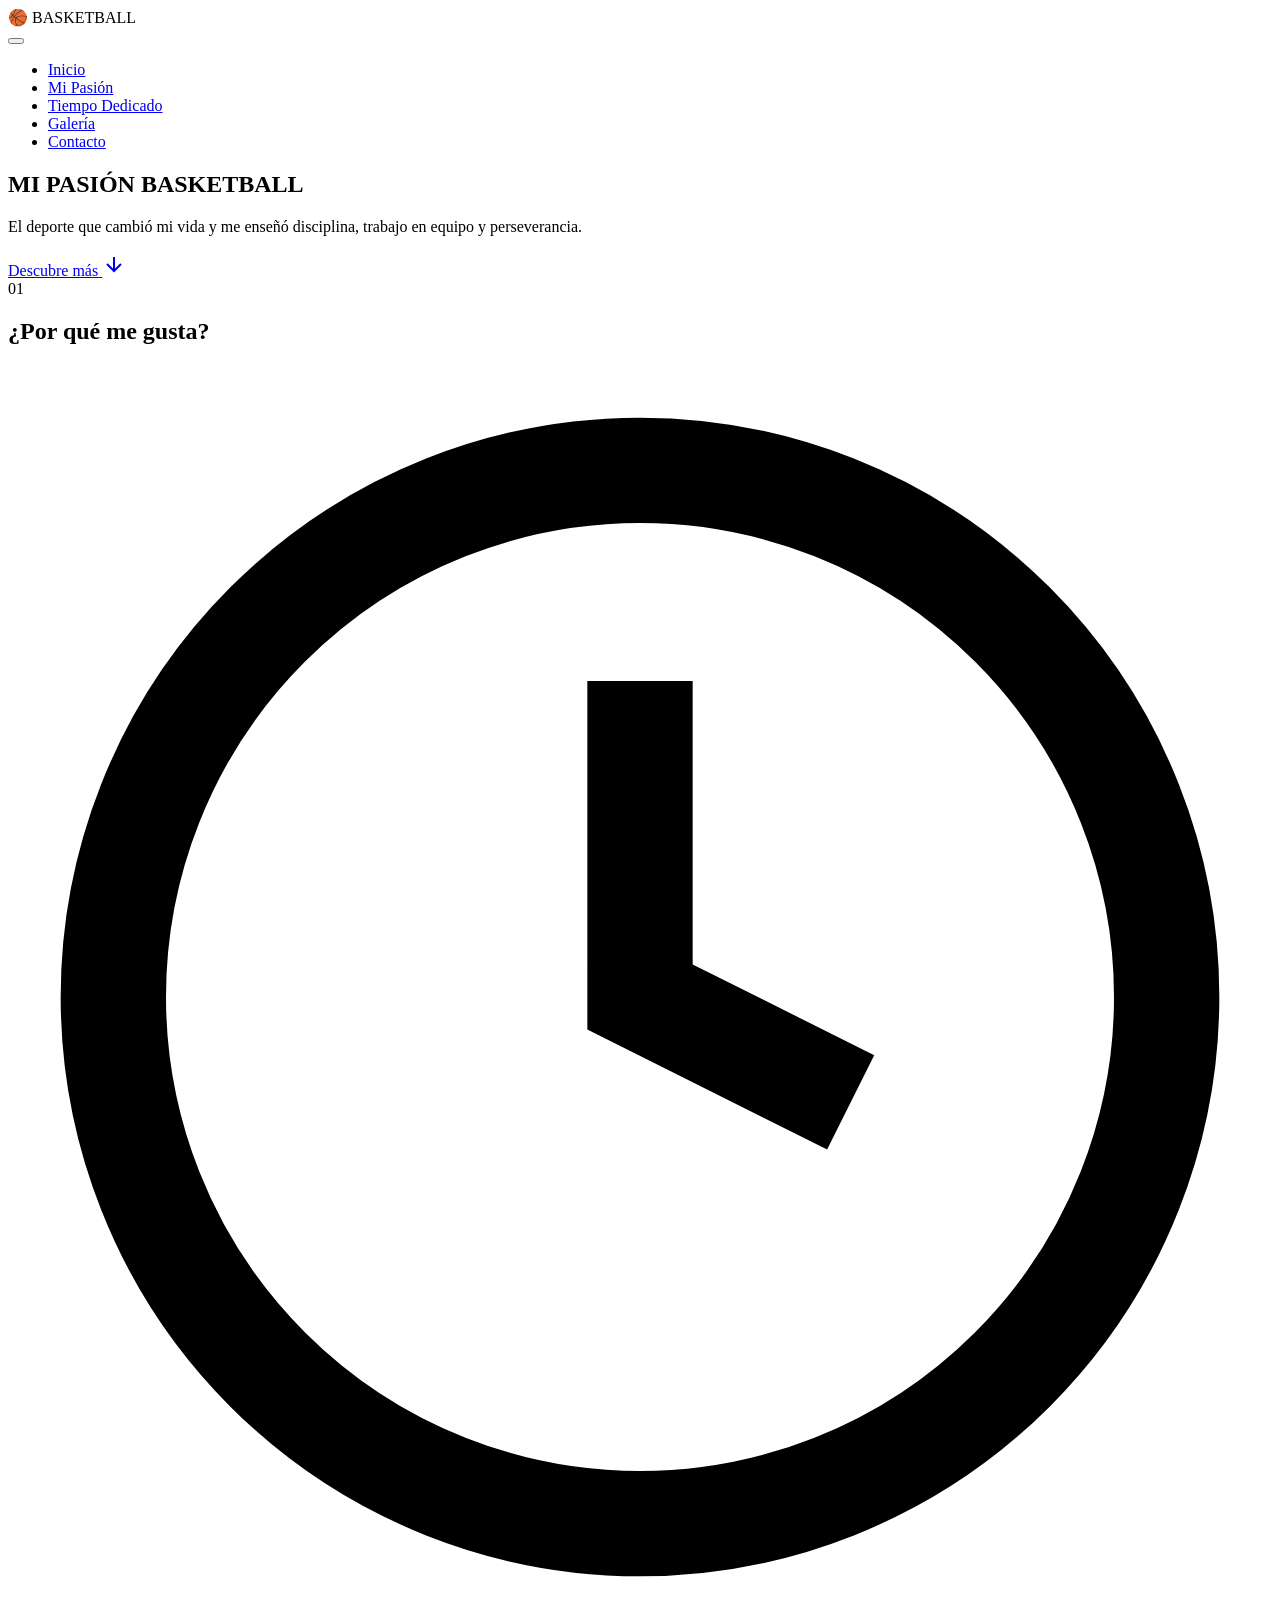
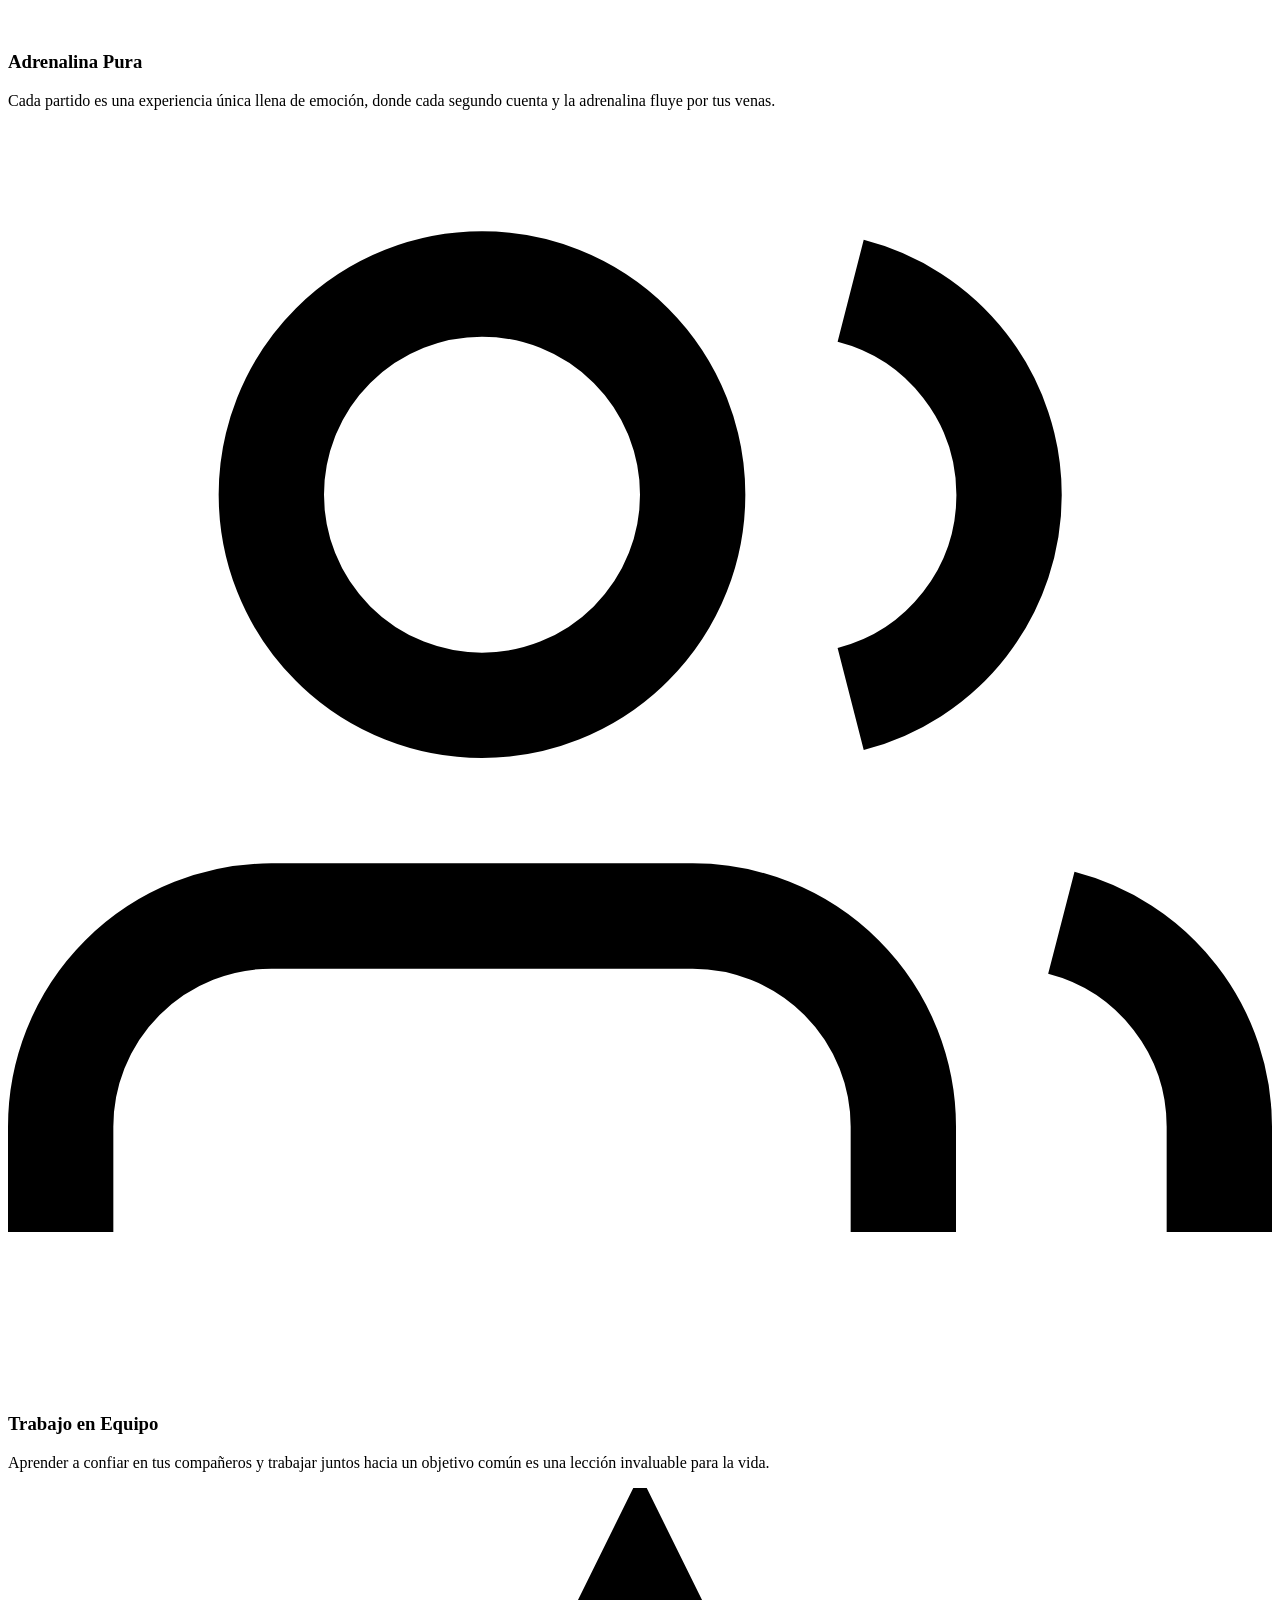
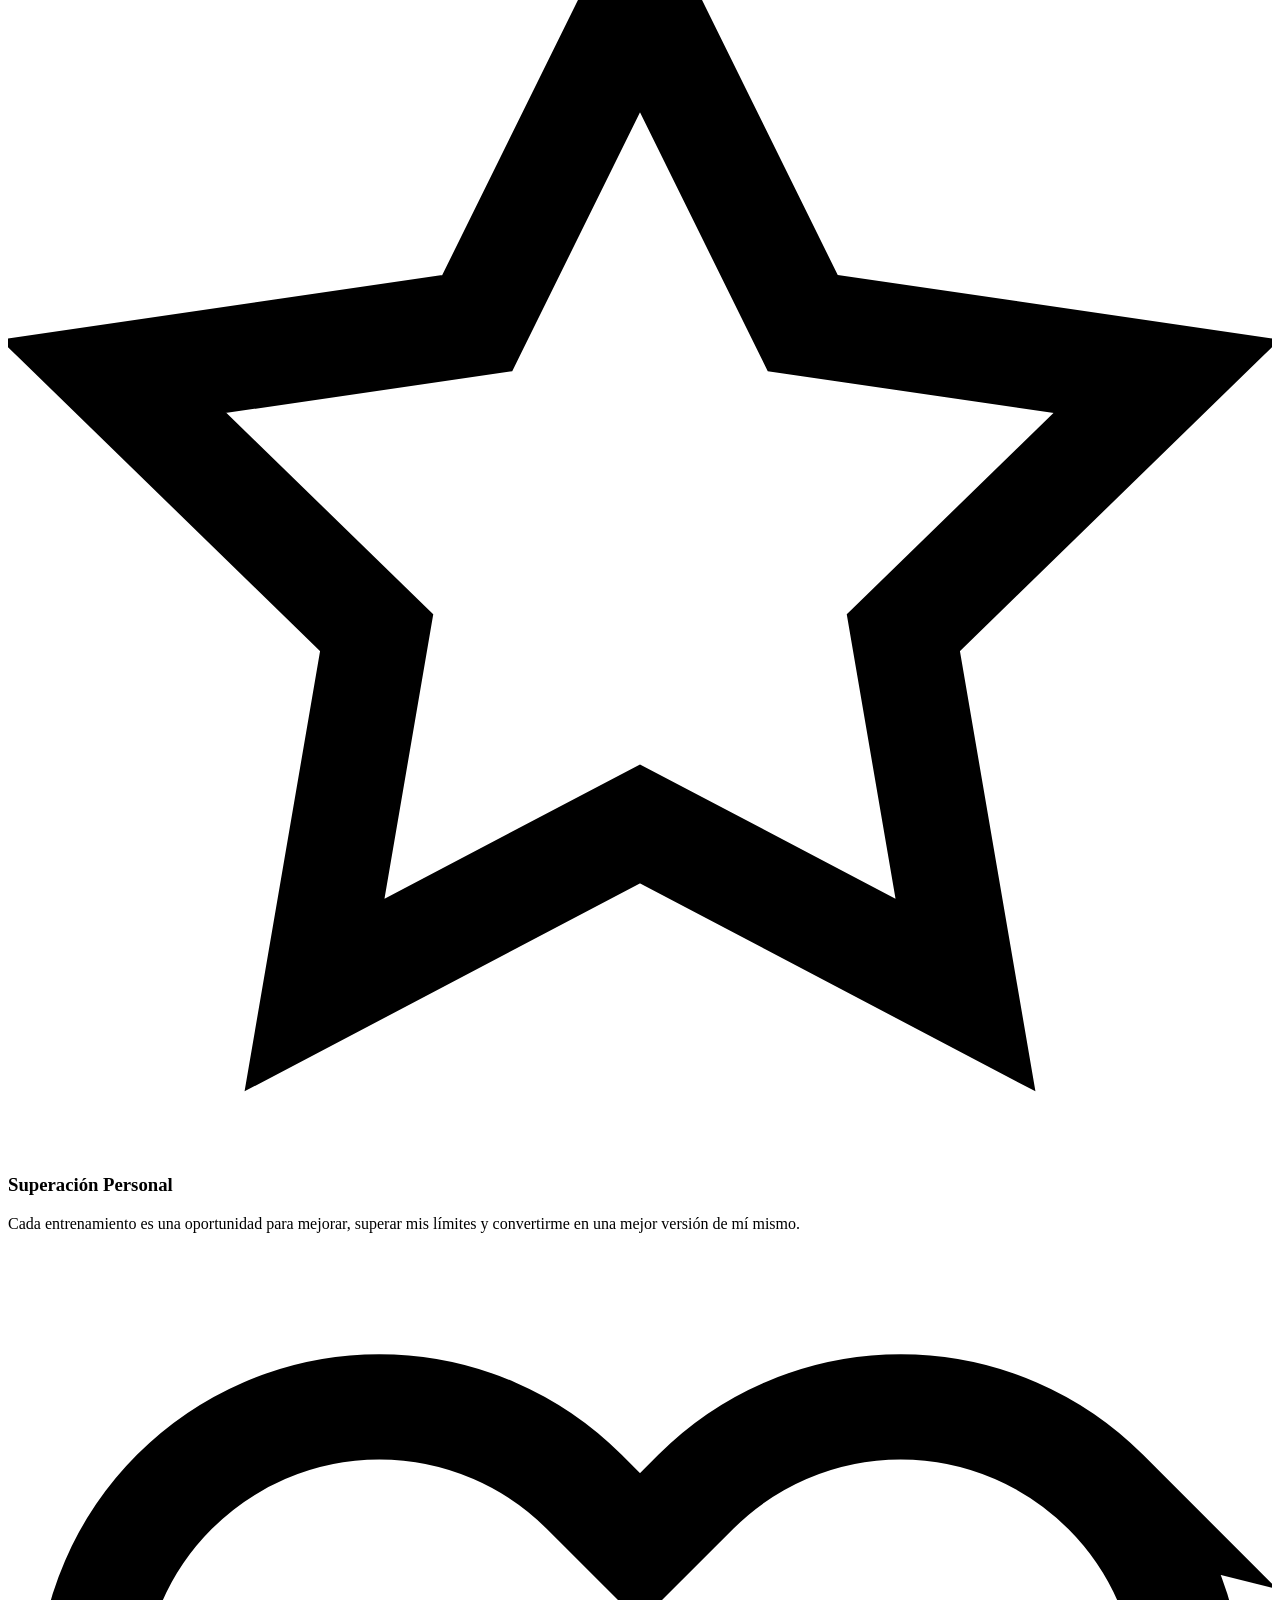
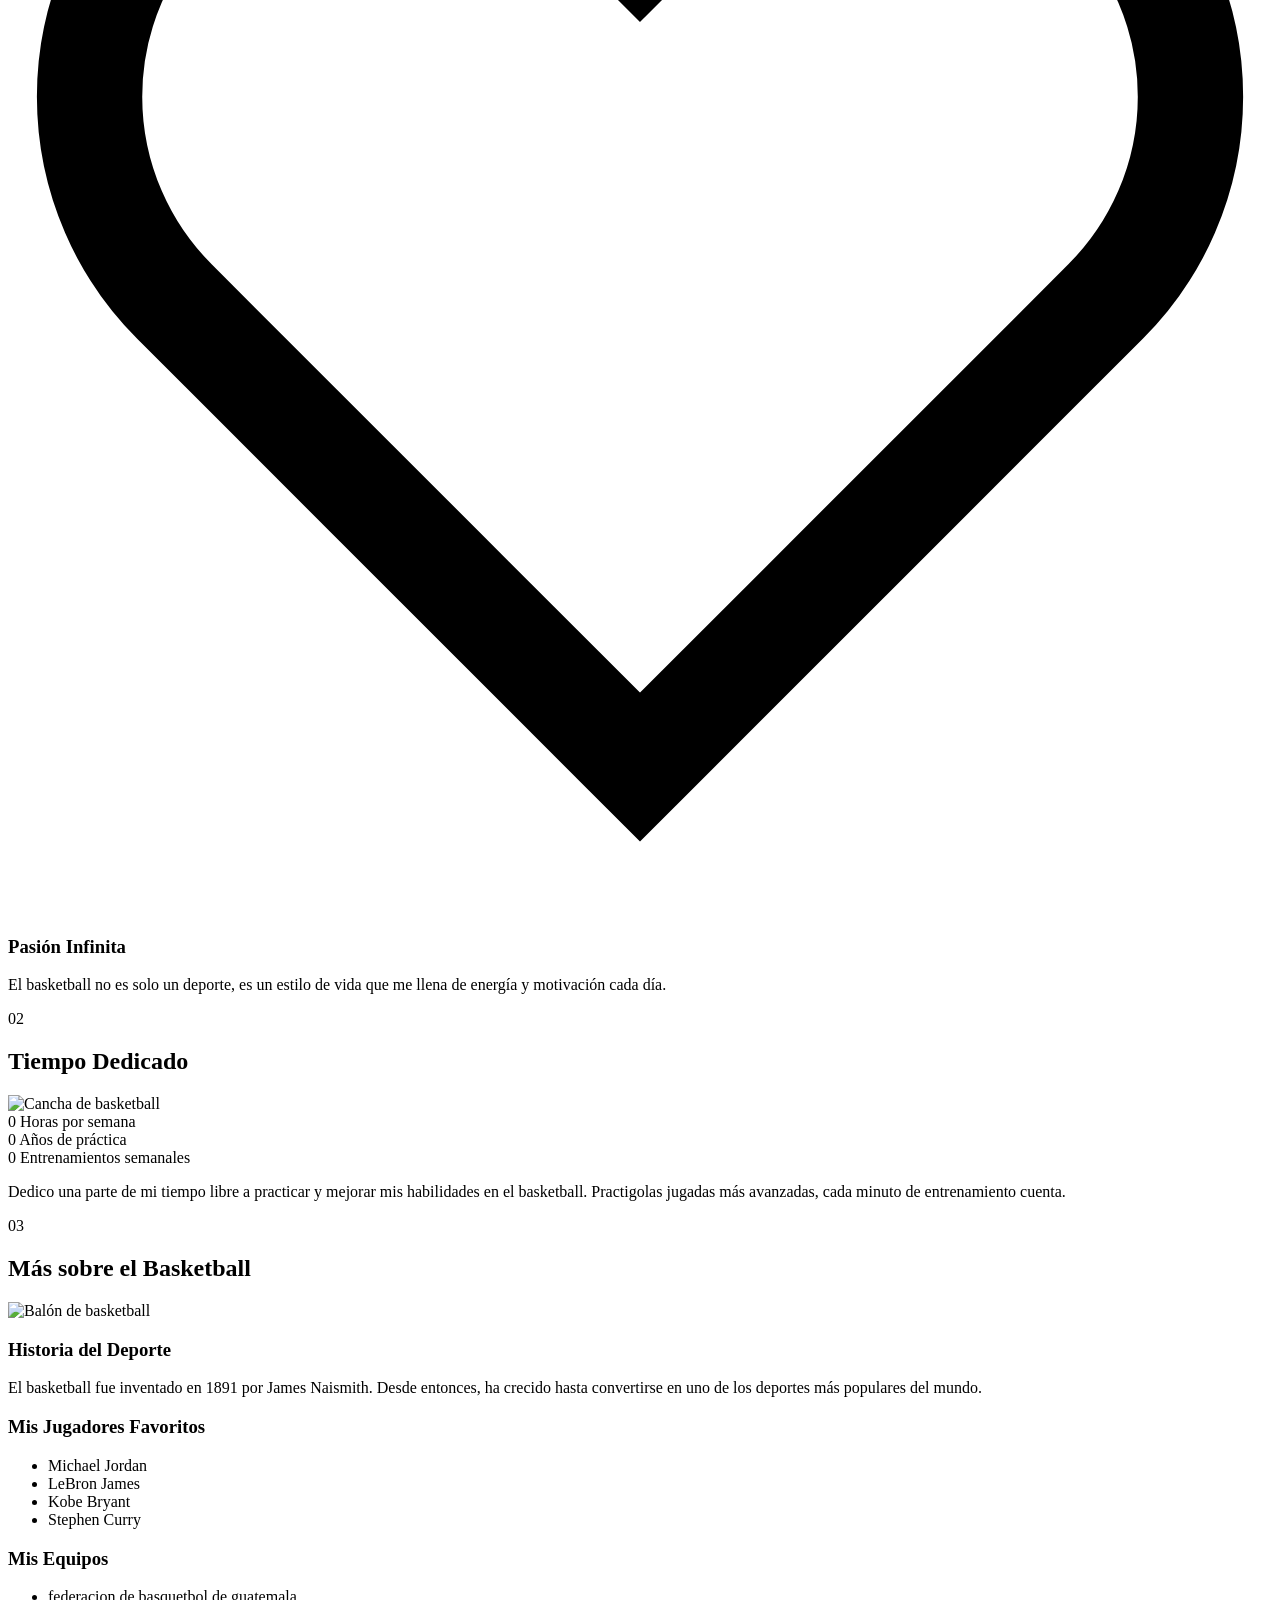
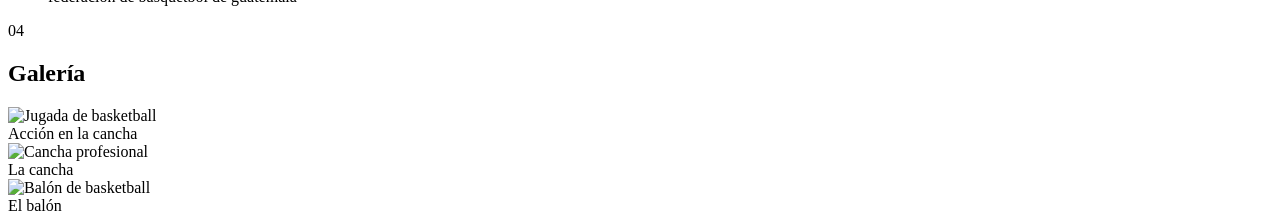
==== html/index.html @ 5c964df4 "le agregue un "galeria de fotos", realmente solo son 3 fotos pues diciendo 3 cosas basicas del basqu" ====
<!DOCTYPE html>
<html lang="en">
<head>
    <meta charset="UTF-8">
    <meta name="viewport" content="width=device-width, initial-scale=1.0">
    <title>Mi Pasión por el Basketball</title>
</head>
<body>
        <!-- Navegación -->
    <nav class="navbar">
        <div class="nav-logo">
            <span class="logo-icon">🏀</span>
            <span class="logo-text">BASKETBALL</span>
        </div>
        <button class="menu-toggle" id="menuToggle">
            <span></span>
            <span></span>
            <span></span>
        </button>
        <ul class="nav-links" id="navLinks">
            <li><a href="#inicio" class="nav-link active">Inicio</a></li>
            <li><a href="#pasion" class="nav-link">Mi Pasión</a></li>
            <li><a href="#tiempo" class="nav-link">Tiempo Dedicado</a></li>
            <li><a href="#galeria" class="nav-link">Galería</a></li>
            <li><a href="#contacto" class="nav-link">Contacto</a></li>
        </ul>
    </nav>

        <!-- Hero Section -->
    <section class="hero" id="inicio">
        <div class="hero-overlay"></div>
        <div class="hero-content">
            <h1 class="hero-title animate-slide-up">
                <span class="title-line">MI PASIÓN</span>
                <span class="title-accent">BASKETBALL</span>
            </h1>
            <p class="hero-subtitle animate-fade-in">El deporte que cambió mi vida y me enseñó disciplina, trabajo en equipo y perseverancia.</p>
            <a href="#pasion" class="hero-btn animate-bounce">
                <span>Descubre más</span>
                <svg width="24" height="24" viewBox="0 0 24 24" fill="none" stroke="currentColor" stroke-width="2">
                    <path d="M12 5v14M5 12l7 7 7-7"/>
                </svg>
            </a>
        </div>
        <div class="hero-ball"></div>
    </section>

        <!-- Sección Mi Pasión -->
    <section class="passion-section" id="pasion">
        <div class="container">
            <div class="section-header">
                <span class="section-number">01</span>
                <h2 class="section-title">¿Por qué me gusta?</h2>
            </div>
            <div class="passion-grid">
                <div class="passion-card animate-on-scroll">
                    <div class="card-icon">
                        <svg viewBox="0 0 24 24" fill="none" stroke="currentColor" stroke-width="2">
                            <path d="M12 2a10 10 0 1 0 10 10A10 10 0 0 0 12 2z"/>
                            <path d="M12 6v6l4 2"/>
                        </svg>
                    </div>
                    <h3>Adrenalina Pura</h3>
                    <p>Cada partido es una experiencia única llena de emoción, donde cada segundo cuenta y la adrenalina fluye por tus venas.</p>
                </div>
                <div class="passion-card animate-on-scroll">
                    <div class="card-icon">
                        <svg viewBox="0 0 24 24" fill="none" stroke="currentColor" stroke-width="2">
                            <path d="M17 21v-2a4 4 0 0 0-4-4H5a4 4 0 0 0-4 4v2"/>
                            <circle cx="9" cy="7" r="4"/>
                            <path d="M23 21v-2a4 4 0 0 0-3-3.87"/>
                            <path d="M16 3.13a4 4 0 0 1 0 7.75"/>
                        </svg>
                    </div>
                    <h3>Trabajo en Equipo</h3>
                    <p>Aprender a confiar en tus compañeros y trabajar juntos hacia un objetivo común es una lección invaluable para la vida.</p>
                </div>
                <div class="passion-card animate-on-scroll">
                    <div class="card-icon">
                        <svg viewBox="0 0 24 24" fill="none" stroke="currentColor" stroke-width="2">
                            <polygon points="12 2 15.09 8.26 22 9.27 17 14.14 18.18 21.02 12 17.77 5.82 21.02 7 14.14 2 9.27 8.91 8.26 12 2"/>
                        </svg>
                    </div>
                    <h3>Superación Personal</h3>
                    <p>Cada entrenamiento es una oportunidad para mejorar, superar mis límites y convertirme en una mejor versión de mí mismo.</p>
                </div>
                <div class="passion-card animate-on-scroll">
                    <div class="card-icon">
                        <svg viewBox="0 0 24 24" fill="none" stroke="currentColor" stroke-width="2">
                            <path d="M20.84 4.61a5.5 5.5 0 0 0-7.78 0L12 5.67l-1.06-1.06a5.5 5.5 0 0 0-7.78 7.78l1.06 1.06L12 21.23l7.78-7.78 1.06-1.06a5.5 5.5 0 0 0 0-7.78z"/>
                        </svg>
                    </div>
                    <h3>Pasión Infinita</h3>
                    <p>El basketball no es solo un deporte, es un estilo de vida que me llena de energía y motivación cada día.</p>
                </div>
            </div>
        </div>
    </section>

    <!-- Sección Tiempo Dedicado -->
    <section class="time-section" id="tiempo">
        <div class="container">
            <div class="section-header light">
                <span class="section-number">02</span>
                <h2 class="section-title">Tiempo Dedicado</h2>
            </div>
            <div class="time-content">
                <div class="time-image animate-on-scroll">
                    <img src="images/court.jpg" alt="Cancha de basketball">
                    <div class="image-overlay"></div>
                </div>
                <div class="time-info">
                    <div class="time-stat animate-on-scroll">
                        <span class="stat-number" data-target="7">0</span>
                        <span class="stat-label">Horas por semana</span>
                    </div>
                    <div class="time-stat animate-on-scroll">
                        <span class="stat-number" data-target="4">0</span>
                        <span class="stat-label">Años de práctica</span>
                    </div>
                    <div class="time-stat animate-on-scroll">
                        <span class="stat-number" data-target="3">0</span>
                        <span class="stat-label">Entrenamientos semanales</span>
                    </div>
                    <p class="time-description animate-on-scroll">
                        Dedico una parte de mi tiempo libre a practicar y mejorar mis habilidades en el basketball. 
                        Practigolas jugadas más avanzadas, cada minuto de entrenamiento cuenta.
                    </p>
                </div>
            </div>
        </div>
    </section>

        <!-- Sección Información Adicional -->
    <section class="info-section">
        <div class="container">
            <div class="section-header">
                <span class="section-number">03</span>
                <h2 class="section-title">Más sobre el Basketball</h2>
            </div>
            <div class="info-grid">
                <div class="info-card large animate-on-scroll">
                    <img src="images/basketball-ball.jpg" alt="Balón de basketball">
                    <div class="info-card-content">
                        <h3>Historia del Deporte</h3>
                        <p>El basketball fue inventado en 1891 por James Naismith. Desde entonces, ha crecido hasta convertirse en uno de los deportes más populares del mundo.</p>
                    </div>
                </div>
                <div class="info-card animate-on-scroll">
                    <h3>Mis Jugadores Favoritos</h3>
                    <ul class="player-list">
                        <li>Michael Jordan</li>
                        <li>LeBron James</li>
                        <li>Kobe Bryant</li>
                        <li>Stephen Curry</li>
                    </ul>
                </div>
                <div class="info-card animate-on-scroll">
                    <h3>Mis Equipos</h3>
                    <ul class="team-list">
                        <li>federacion de basquetbol de guatemala </li>
                    </ul>
                </div>
            </div>
        </div>
    </section>

        <!-- Sección Galería -->
    <section class="gallery-section" id="galeria">
        <div class="container">
            <div class="section-header light">
                <span class="section-number">04</span>
                <h2 class="section-title">Galería</h2>
            </div>
            <div class="gallery-grid">
                <div class="gallery-item animate-on-scroll">
                    <img src="images/hero-basketball.jpg" alt="Jugada de basketball">
                    <div class="gallery-overlay">
                        <span>Acción en la cancha</span>
                    </div>
                </div>
                <div class="gallery-item animate-on-scroll">
                    <img src="images/court.jpg" alt="Cancha profesional">
                    <div class="gallery-overlay">
                        <span>La cancha</span>
                    </div>
                </div>
                <div class="gallery-item animate-on-scroll">
                    <img src="images/basketball-ball.jpg" alt="Balón de basketball">
                    <div class="gallery-overlay">
                        <span>El balón</span>
                    </div>
                </div>
            </div>
        </div>
    </section>


</body>
</html>
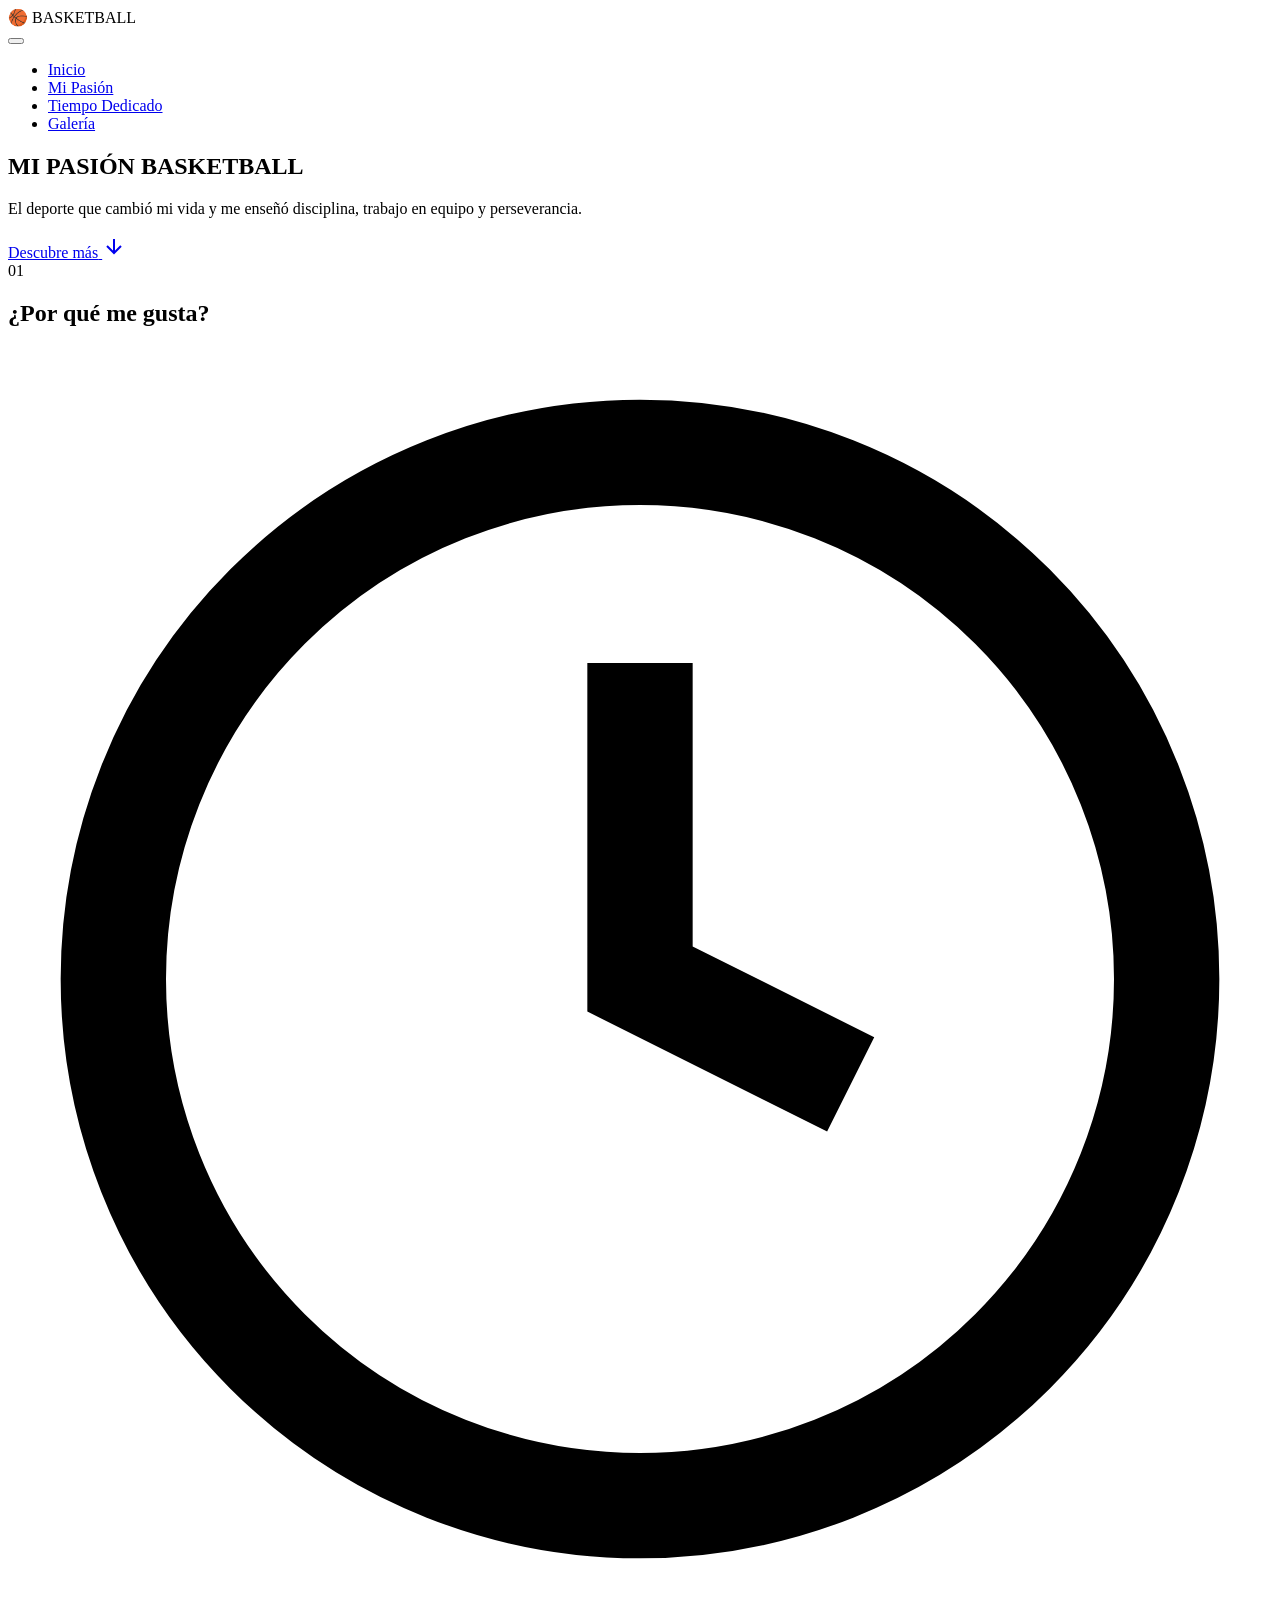
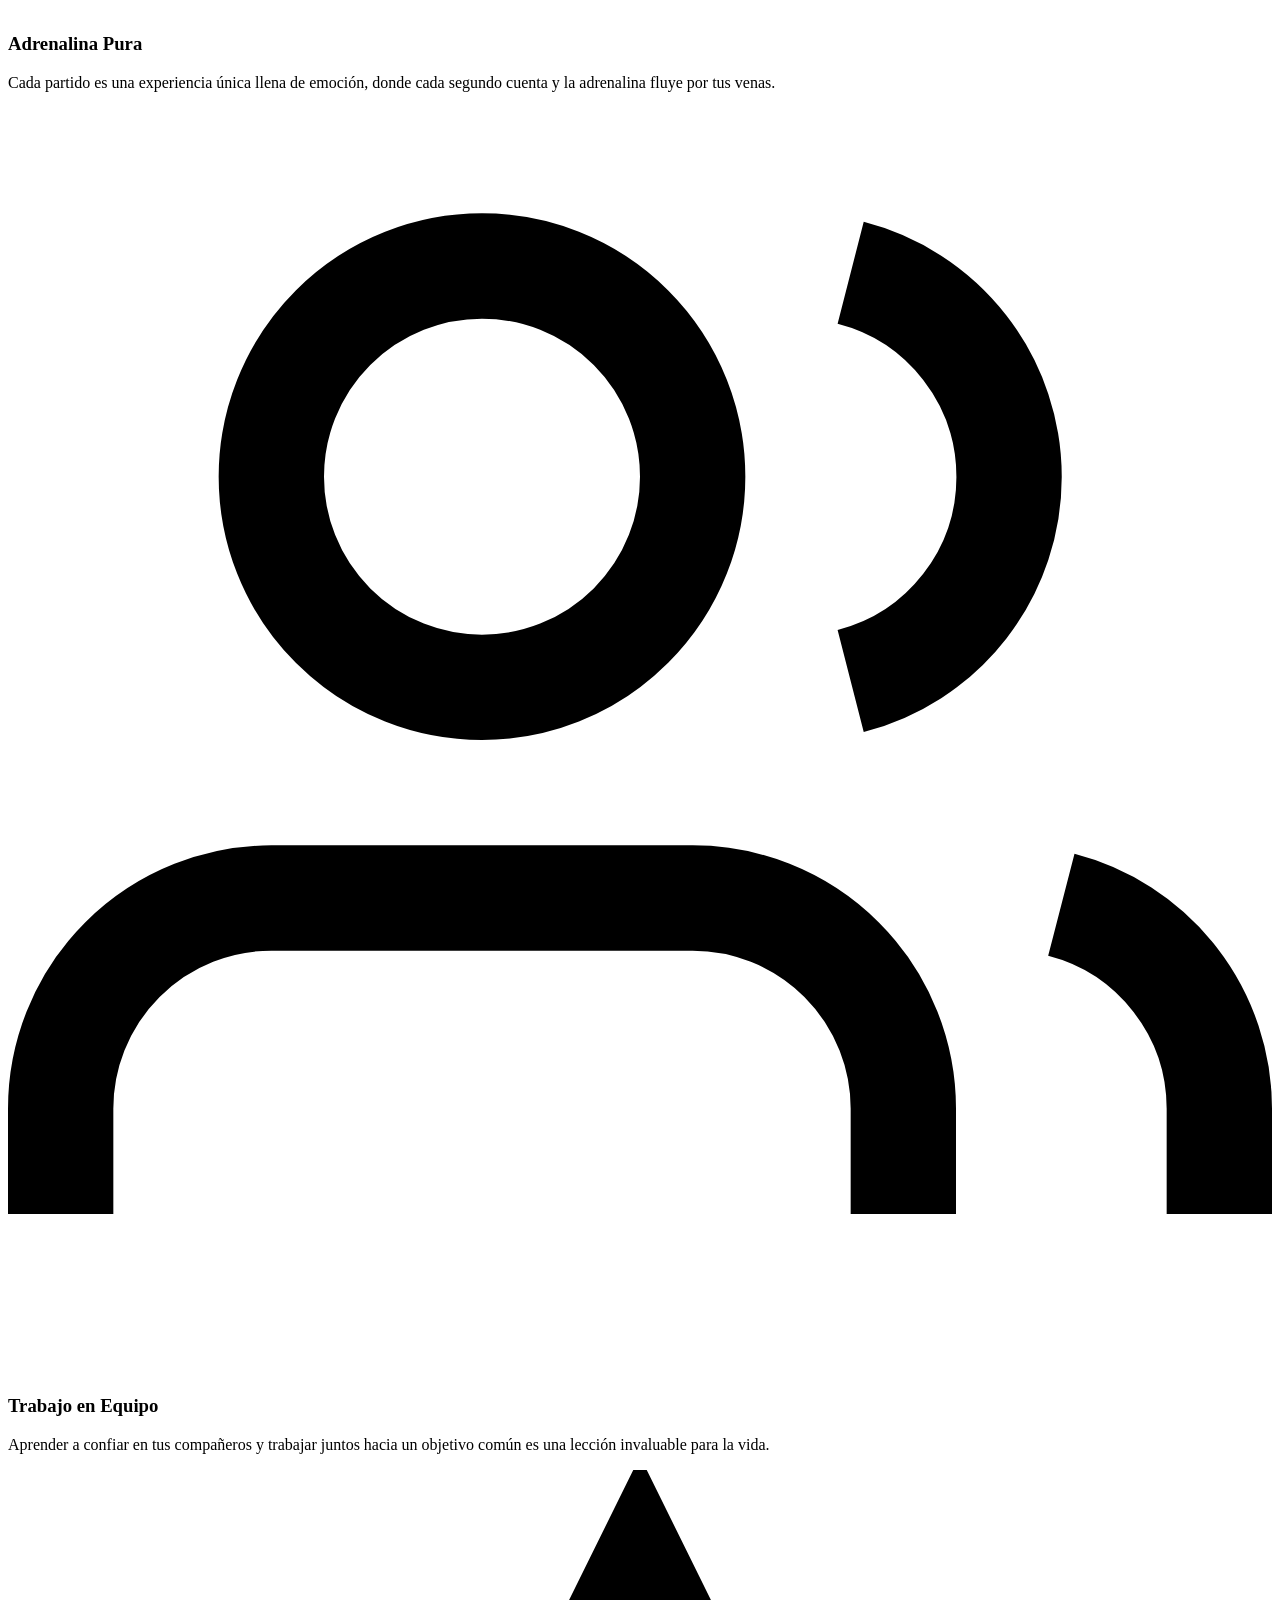
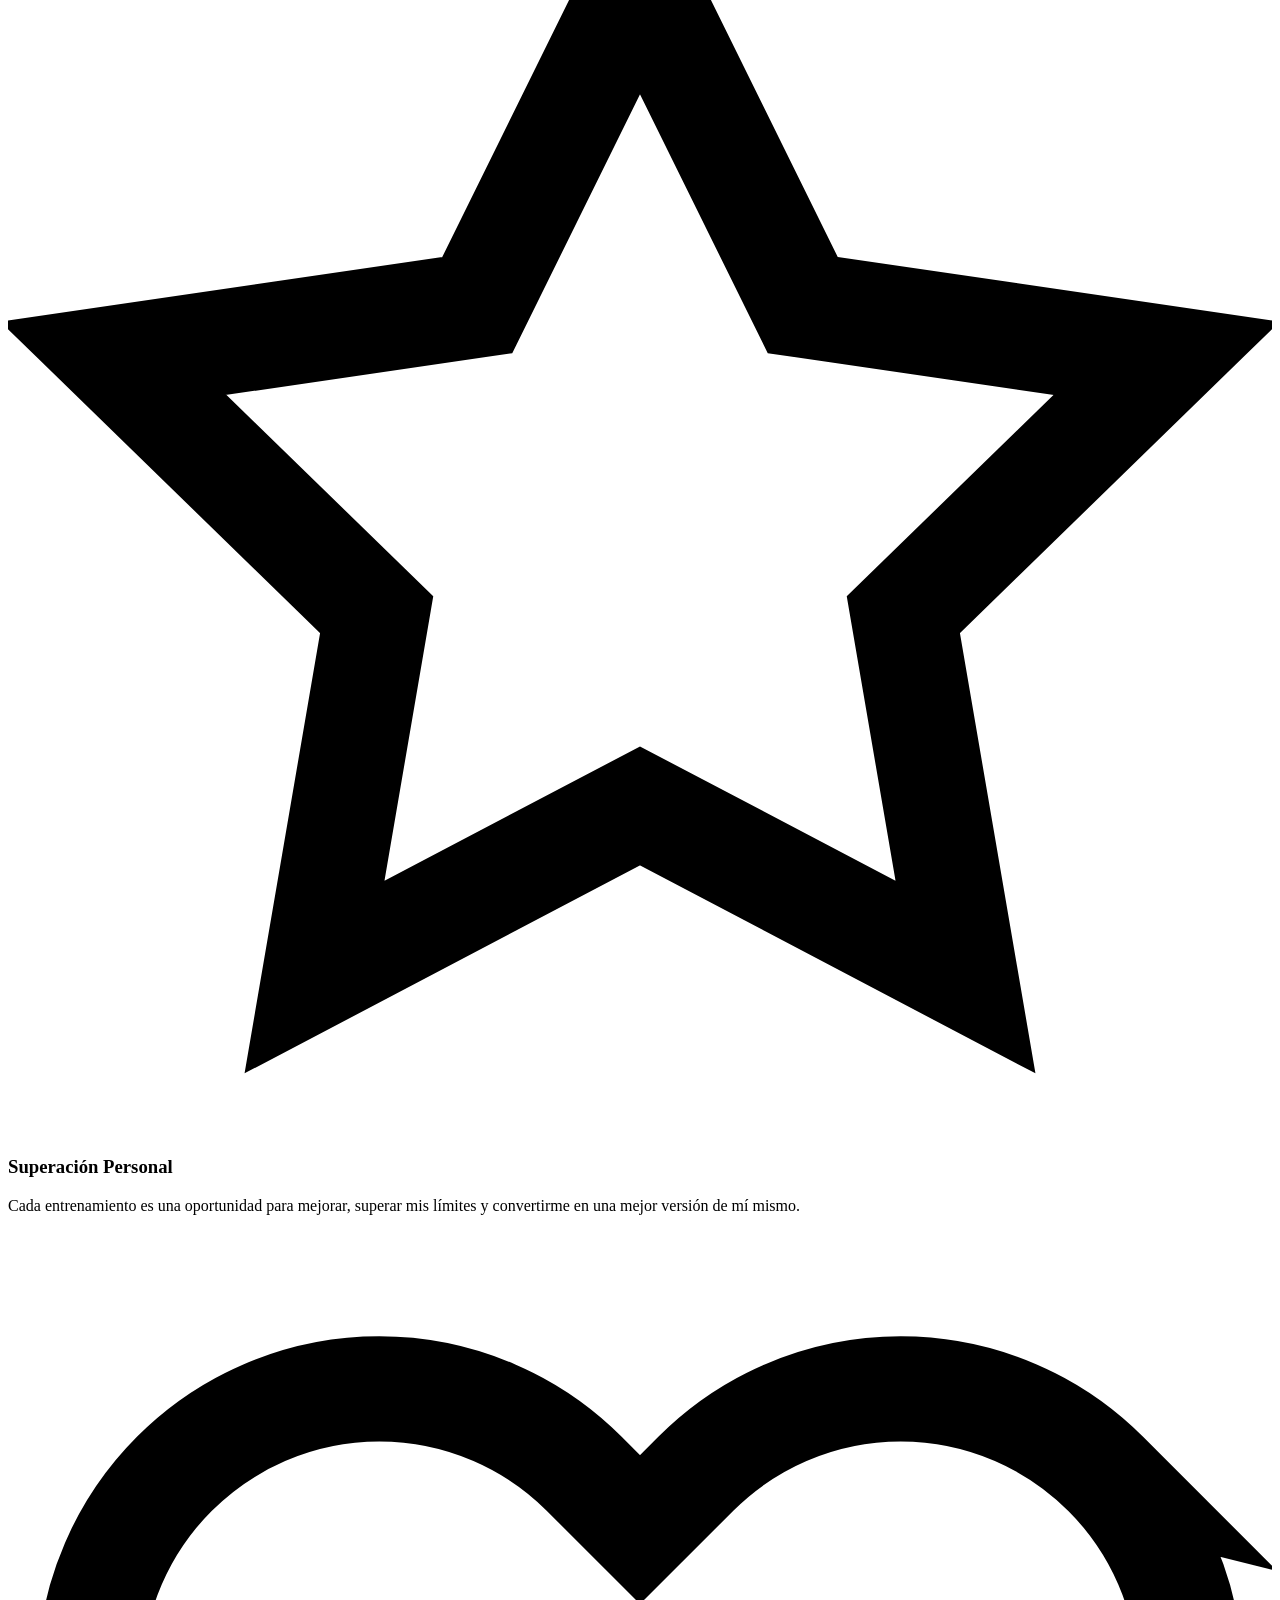
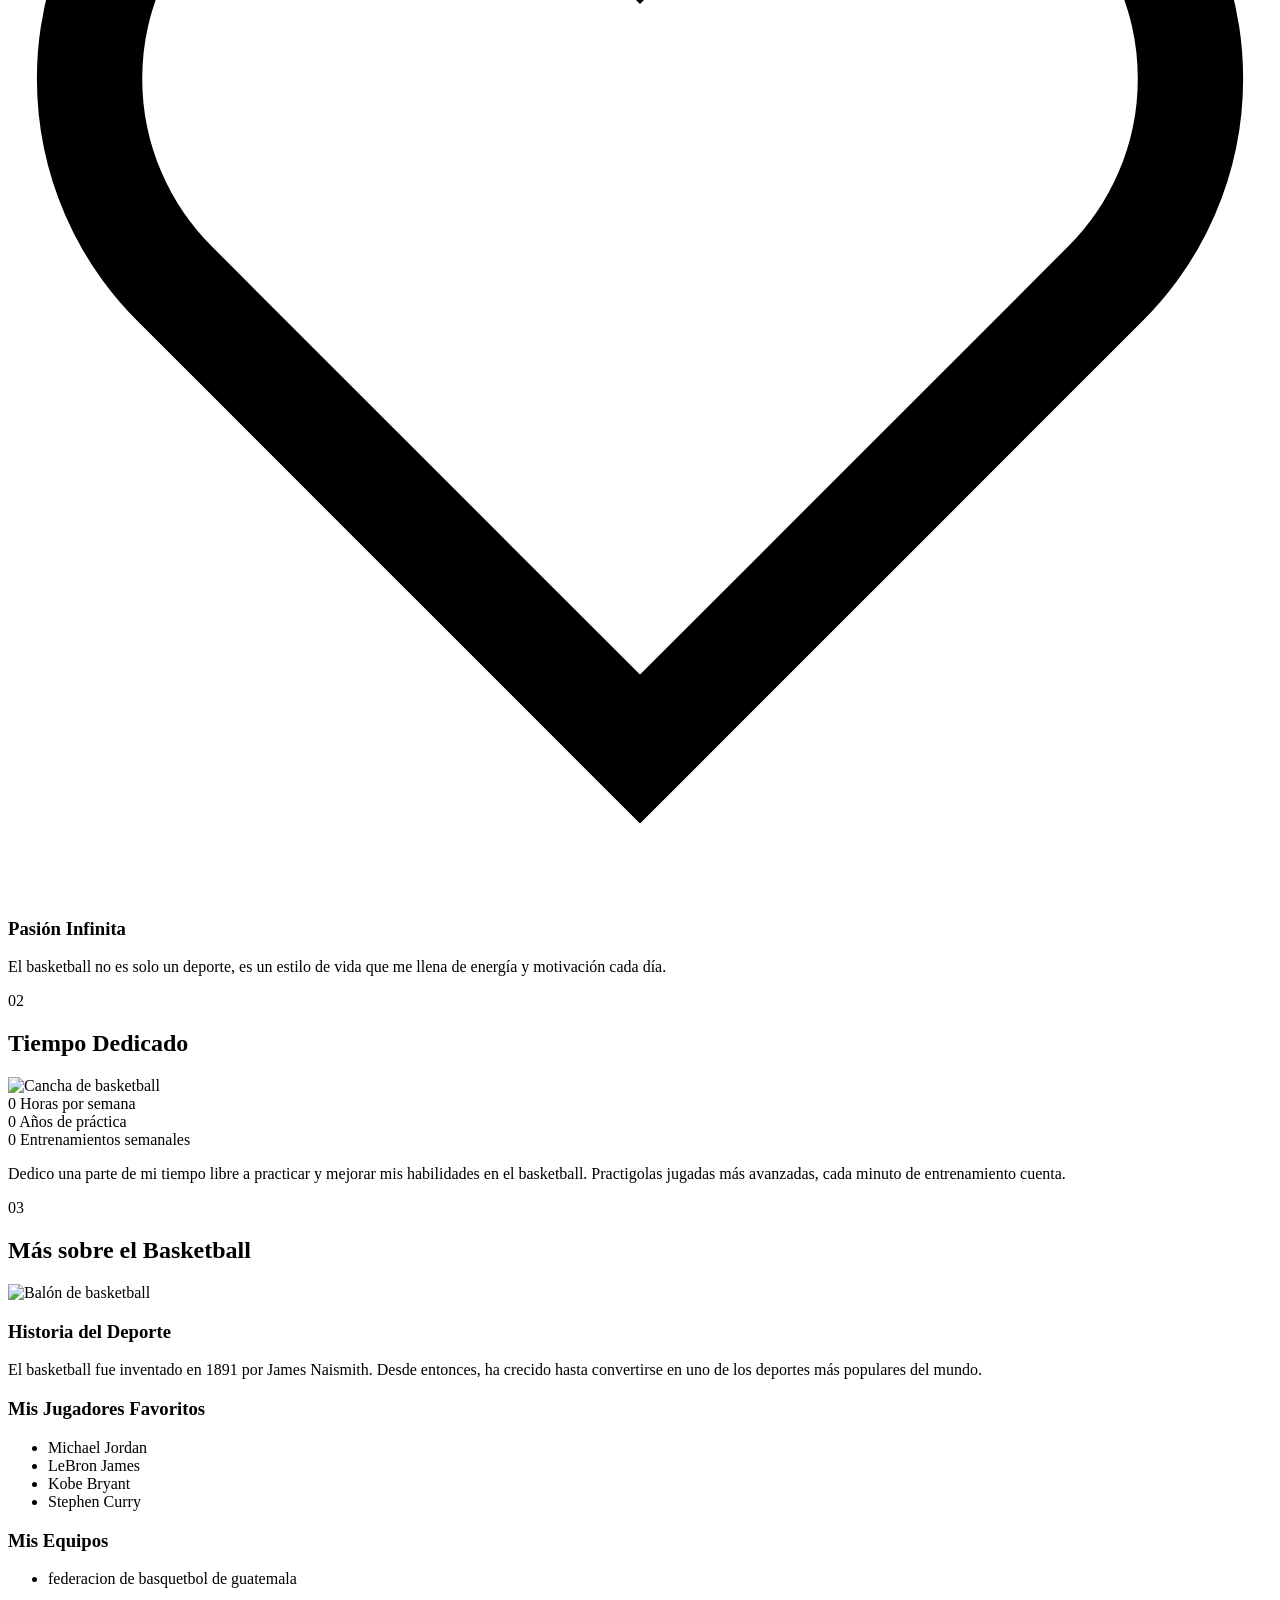
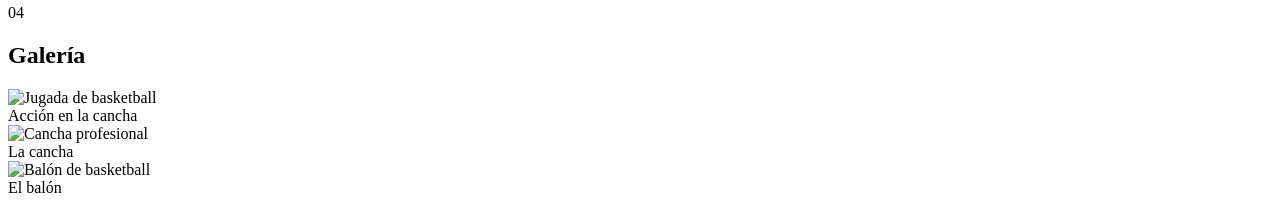
==== commit bca3b36e: "borre en el nav un boton que ya no quise poner, porque no era necesario" ====
--- a/html/index.html
+++ b/html/index.html
@@ -22,7 +22,6 @@
             <li><a href="#pasion" class="nav-link">Mi Pasión</a></li>
             <li><a href="#tiempo" class="nav-link">Tiempo Dedicado</a></li>
             <li><a href="#galeria" class="nav-link">Galería</a></li>
-            <li><a href="#contacto" class="nav-link">Contacto</a></li>
         </ul>
     </nav>
 
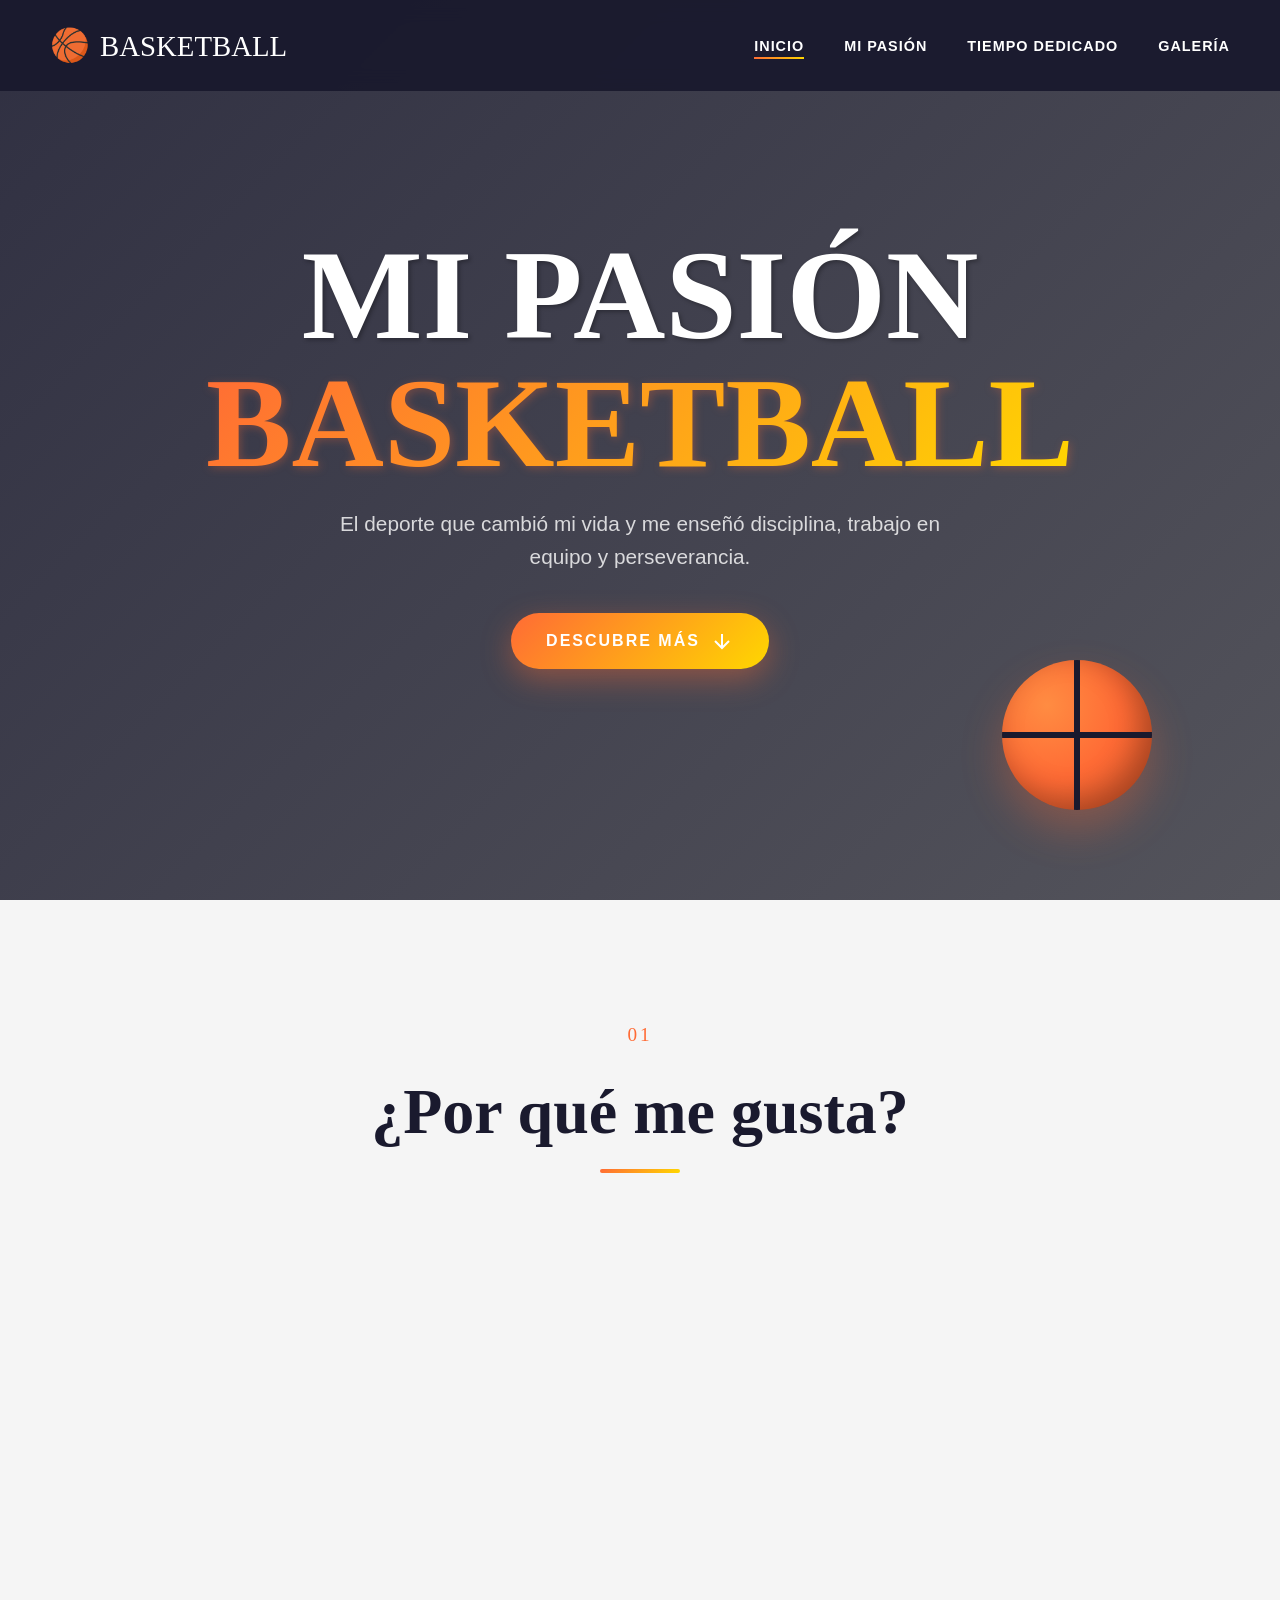
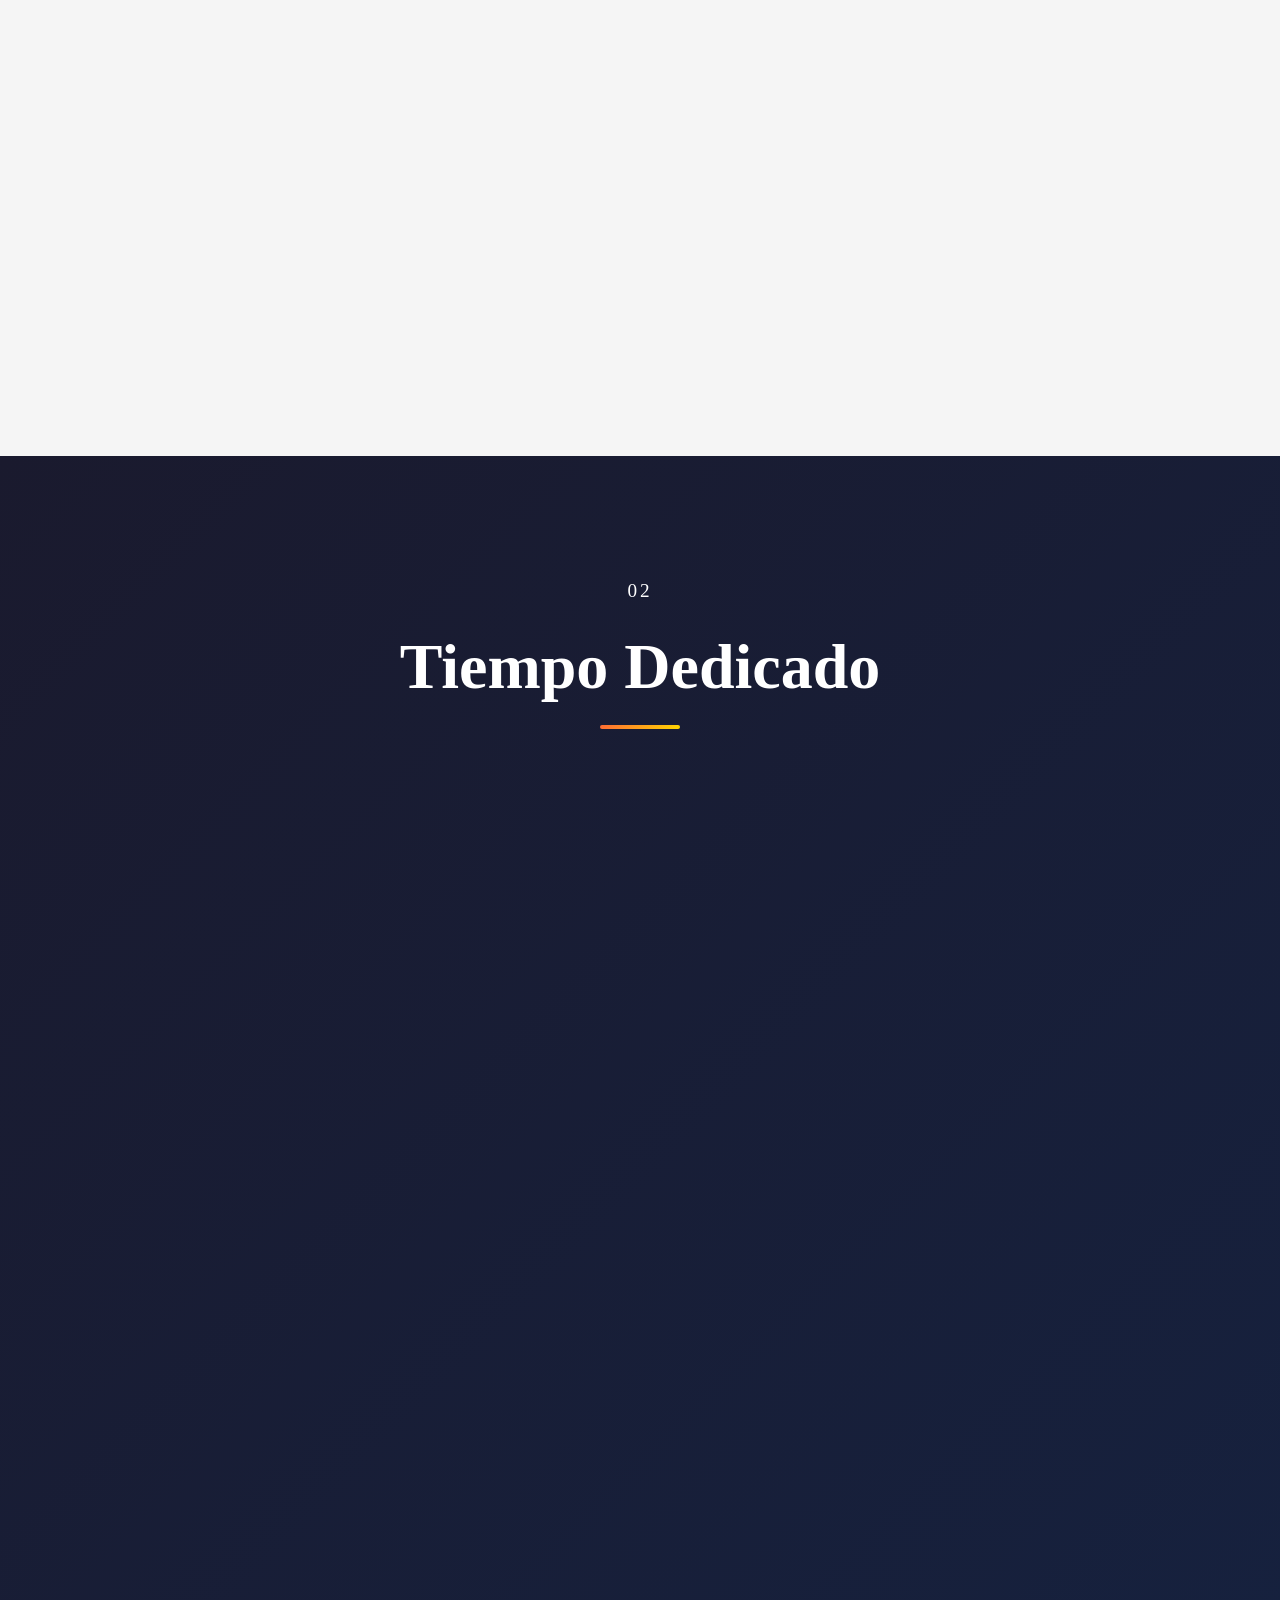
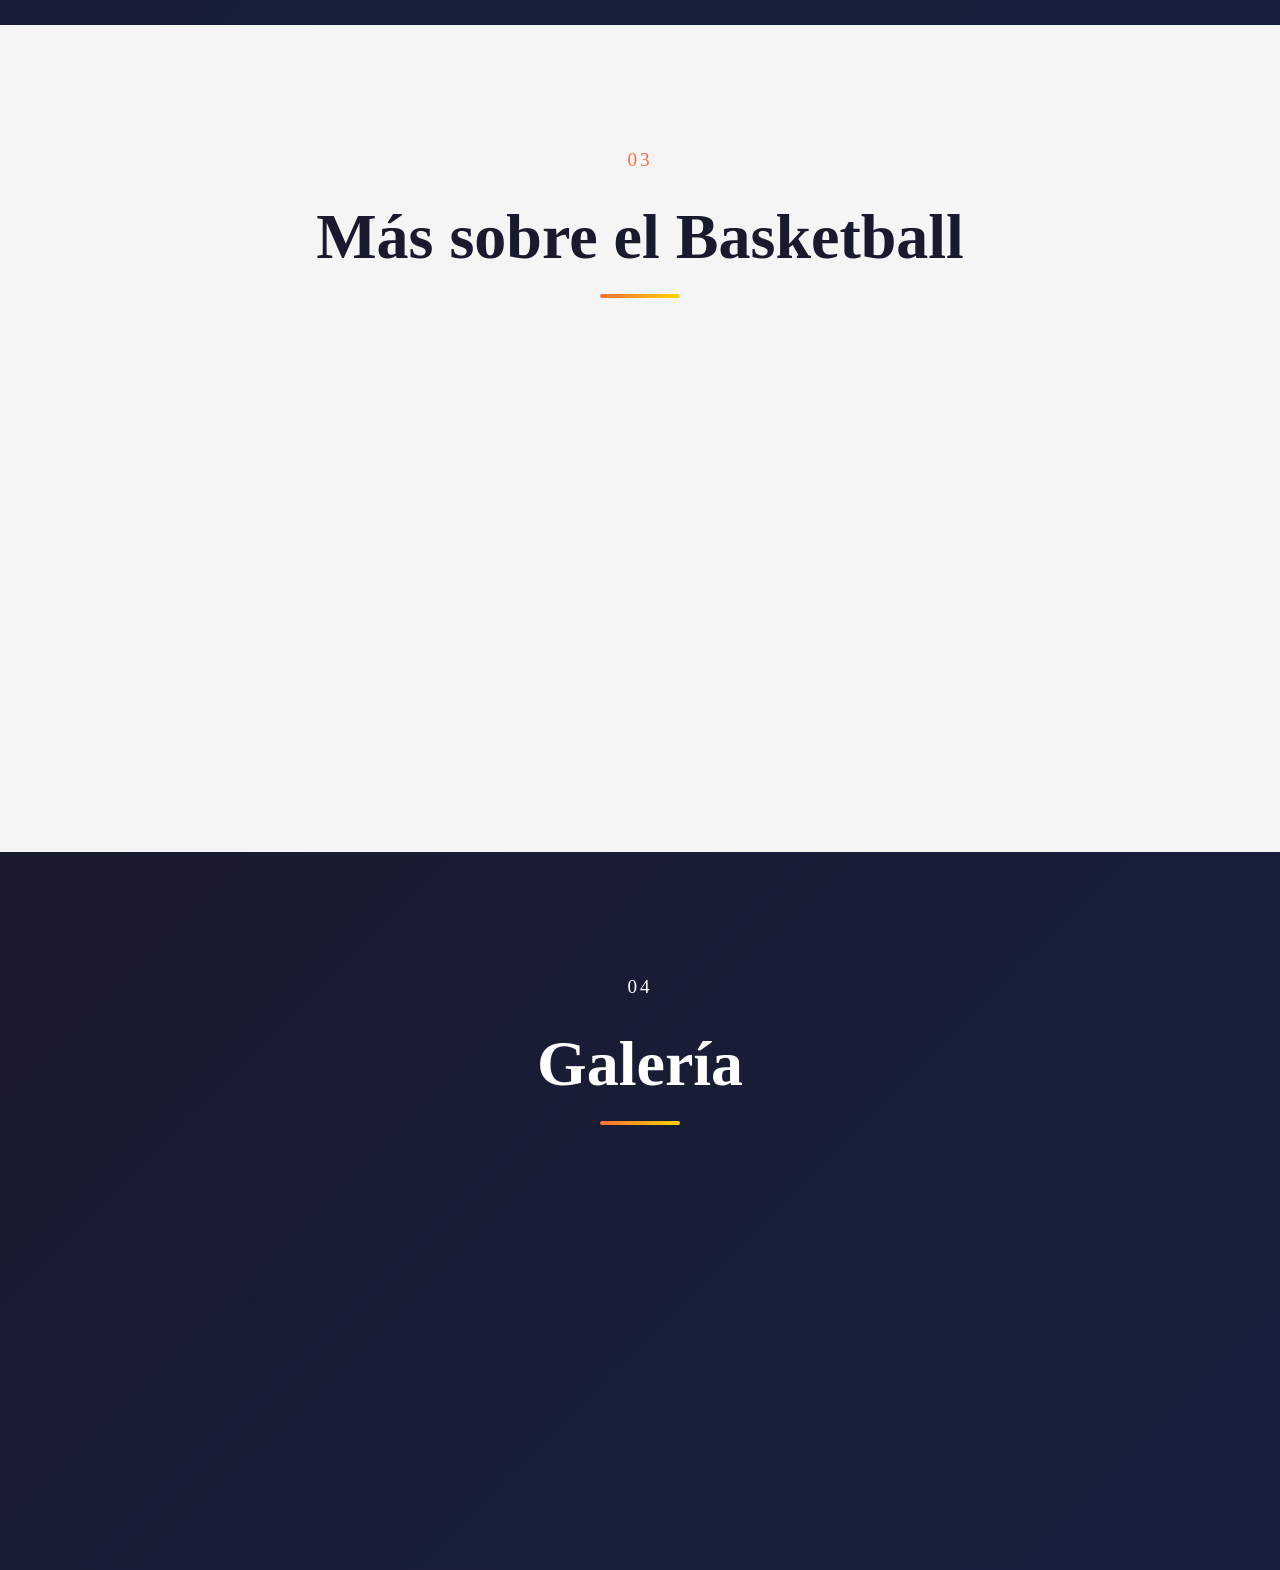
==== commit 69e8296e: "mandamos a traer al css, con el link" ====
--- a/html/index.html
+++ b/html/index.html
@@ -4,6 +4,8 @@
     <meta charset="UTF-8">
     <meta name="viewport" content="width=device-width, initial-scale=1.0">
     <title>Mi Pasión por el Basketball</title>
+    <link rel="stylesheet" href="../css/index.css">
+
 </head>
 <body>
         <!-- Navegación -->
--- a/css/index.css
+++ b/css/index.css
@@ -0,0 +1,879 @@
+:root {
+    --primary-color: #FF6B35;
+    --primary-dark: #E55A2B;
+    --secondary-color: #1A1A2E;
+    --accent-color: #FFD700;
+    --text-light: #FFFFFF;
+    --text-dark: #1A1A2E;
+    --bg-dark: #0F0F1A;
+    --bg-light: #F5F5F5;
+    --gradient-primary: linear-gradient(135deg, #FF6B35 0%, #FFD700 100%);
+    --gradient-dark: linear-gradient(135deg, #1A1A2E 0%, #16213E 100%);
+    --shadow-card: 0 10px 40px rgba(0, 0, 0, 0.2);
+    --shadow-hover: 0 20px 60px rgba(255, 107, 53, 0.3);
+    --transition-fast: 0.3s ease;
+    --transition-medium: 0.5s ease;
+    --transition-slow: 0.8s ease;
+}
+
+* {
+    margin: 0;
+    padding: 0;
+    box-sizing: border-box;
+}
+
+html {
+    scroll-behavior: smooth;
+}
+
+body {
+    font-family: 'Montserrat', sans-serif;
+    background-color: var(--bg-light);
+    color: var(--text-dark);
+    overflow-x: hidden;
+    line-height: 1.6;
+}
+
+.container {
+    max-width: 1200px;
+    margin: 0 auto;
+    padding: 0 20px;
+}
+
+/* ========================================
+   NAVEGACIÓN
+======================================== */
+.navbar {
+    position: fixed;
+    top: 0;
+    left: 0;
+    right: 0;
+    z-index: 1000;
+    display: flex;
+    justify-content: space-between;
+    align-items: center;
+    padding: 20px 50px;
+    background: rgba(26, 26, 46, 0.95);
+    backdrop-filter: blur(10px);
+    transition: var(--transition-fast);
+}
+
+.navbar.scrolled {
+    padding: 15px 50px;
+    box-shadow: 0 5px 30px rgba(0, 0, 0, 0.3);
+}
+
+.nav-logo {
+    display: flex;
+    align-items: center;
+    gap: 10px;
+    font-family: 'Bebas Neue', cursive;
+    font-size: 1.8rem;
+    color: var(--text-light);
+    text-decoration: none;
+}
+
+.logo-icon {
+    font-size: 2rem;
+    animation: bounce 2s infinite;
+}
+
+.nav-links {
+    display: flex;
+    list-style: none;
+    gap: 40px;
+}
+
+.nav-link {
+    color: var(--text-light);
+    text-decoration: none;
+    font-weight: 600;
+    font-size: 0.9rem;
+    text-transform: uppercase;
+    letter-spacing: 1px;
+    position: relative;
+    padding: 5px 0;
+    transition: var(--transition-fast);
+}
+
+.nav-link::after {
+    content: '';
+    position: absolute;
+    bottom: 0;
+    left: 0;
+    width: 0;
+    height: 2px;
+    background: var(--gradient-primary);
+    transition: var(--transition-fast);
+}
+
+.nav-link:hover::after,
+.nav-link.active::after {
+    width: 100%;
+}
+
+.nav-link:hover {
+    color: var(--primary-color);
+}
+
+.menu-toggle {
+    display: none;
+    flex-direction: column;
+    gap: 5px;
+    background: none;
+    border: none;
+    cursor: pointer;
+    padding: 5px;
+}
+
+.menu-toggle span {
+    width: 25px;
+    height: 3px;
+    background: var(--text-light);
+    border-radius: 3px;
+    transition: var(--transition-fast);
+}
+
+/* ========================================
+   HERO SECTION
+======================================== */
+.hero {
+    position: relative;
+    height: 100vh;
+    min-height: 600px;
+    display: flex;
+    align-items: center;
+    justify-content: center;
+    background: url('../images/hero-basketball.jpg') center/cover no-repeat;
+    overflow: hidden;
+}
+
+.hero-overlay {
+    position: absolute;
+    inset: 0;
+    background: linear-gradient(135deg, rgba(26, 26, 46, 0.9) 0%, rgba(15, 15, 26, 0.7) 100%);
+}
+
+.hero-content {
+    position: relative;
+    z-index: 2;
+    text-align: center;
+    padding: 0 20px;
+}
+
+.hero-title {
+    font-family: 'Bebas Neue', cursive;
+    font-size: clamp(3rem, 10vw, 8rem);
+    line-height: 1;
+    margin-bottom: 20px;
+}
+
+.title-line {
+    display: block;
+    color: var(--text-light);
+    text-shadow: 2px 2px 4px rgba(0, 0, 0, 0.3);
+}
+
+.title-accent {
+    display: block;
+    background: var(--gradient-primary);
+    -webkit-background-clip: text;
+    -webkit-text-fill-color: transparent;
+    background-clip: text;
+    filter: drop-shadow(2px 2px 4px rgba(255, 107, 53, 0.3));
+}
+
+.hero-subtitle {
+    font-size: clamp(1rem, 2vw, 1.3rem);
+    color: rgba(255, 255, 255, 0.8);
+    max-width: 600px;
+    margin: 0 auto 40px;
+}
+
+.hero-btn {
+    display: inline-flex;
+    align-items: center;
+    gap: 10px;
+    padding: 15px 35px;
+    background: var(--gradient-primary);
+    color: var(--text-light);
+    text-decoration: none;
+    font-weight: 700;
+    text-transform: uppercase;
+    letter-spacing: 2px;
+    border-radius: 50px;
+    transition: var(--transition-fast);
+    box-shadow: 0 10px 30px rgba(255, 107, 53, 0.4);
+}
+
+.hero-btn:hover {
+    transform: translateY(-5px);
+    box-shadow: 0 15px 40px rgba(255, 107, 53, 0.5);
+}
+
+.hero-ball {
+    position: absolute;
+    width: 150px;
+    height: 150px;
+    background: radial-gradient(circle at 30% 30%, #FF8C42, #FF6B35, #E55A2B);
+    border-radius: 50%;
+    bottom: 10%;
+    right: 10%;
+    animation: float 6s ease-in-out infinite;
+    box-shadow: inset -10px -10px 30px rgba(0, 0, 0, 0.3),
+                0 20px 40px rgba(255, 107, 53, 0.3);
+}
+
+.hero-ball::before {
+    content: '';
+    position: absolute;
+    width: 100%;
+    height: 100%;
+    border-radius: 50%;
+    background: 
+        linear-gradient(90deg, transparent 48%, #1A1A2E 48%, #1A1A2E 52%, transparent 52%),
+        linear-gradient(0deg, transparent 48%, #1A1A2E 48%, #1A1A2E 52%, transparent 52%);
+}
+
+/* ========================================
+   SECCIONES GENERALES
+======================================== */
+.section-header {
+    text-align: center;
+    margin-bottom: 60px;
+}
+
+.section-header.light .section-title,
+.section-header.light .section-number {
+    color: var(--text-light);
+}
+
+.section-number {
+    font-family: 'Bebas Neue', cursive;
+    font-size: 1.2rem;
+    color: var(--primary-color);
+    letter-spacing: 3px;
+    display: block;
+    margin-bottom: 10px;
+}
+
+.section-title {
+    font-family: 'Bebas Neue', cursive;
+    font-size: clamp(2.5rem, 5vw, 4rem);
+    color: var(--text-dark);
+    position: relative;
+    display: inline-block;
+}
+
+.section-title::after {
+    content: '';
+    position: absolute;
+    bottom: -10px;
+    left: 50%;
+    transform: translateX(-50%);
+    width: 80px;
+    height: 4px;
+    background: var(--gradient-primary);
+    border-radius: 2px;
+}
+
+/* ========================================
+   PASSION SECTION
+======================================== */
+.passion-section {
+    padding: 120px 0;
+    background: var(--bg-light);
+}
+
+.passion-grid {
+    display: grid;
+    grid-template-columns: repeat(auto-fit, minmax(280px, 1fr));
+    gap: 30px;
+}
+
+.passion-card {
+    background: white;
+    padding: 40px 30px;
+    border-radius: 20px;
+    text-align: center;
+    box-shadow: var(--shadow-card);
+    transition: var(--transition-medium);
+    position: relative;
+    overflow: hidden;
+}
+
+.passion-card::before {
+    content: '';
+    position: absolute;
+    top: 0;
+    left: 0;
+    width: 100%;
+    height: 5px;
+    background: var(--gradient-primary);
+    transform: scaleX(0);
+    transition: var(--transition-fast);
+}
+
+.passion-card:hover {
+    transform: translateY(-10px);
+    box-shadow: var(--shadow-hover);
+}
+
+.passion-card:hover::before {
+    transform: scaleX(1);
+}
+
+.card-icon {
+    width: 80px;
+    height: 80px;
+    margin: 0 auto 25px;
+    display: flex;
+    align-items: center;
+    justify-content: center;
+    background: var(--gradient-primary);
+    border-radius: 50%;
+    transition: var(--transition-fast);
+}
+
+.card-icon svg {
+    width: 40px;
+    height: 40px;
+    stroke: white;
+}
+
+.passion-card:hover .card-icon {
+    transform: rotate(360deg) scale(1.1);
+}
+
+.passion-card h3 {
+    font-family: 'Bebas Neue', cursive;
+    font-size: 1.8rem;
+    color: var(--text-dark);
+    margin-bottom: 15px;
+}
+
+.passion-card p {
+    color: #666;
+    line-height: 1.7;
+}
+
+/* ========================================
+   TIME SECTION
+======================================== */
+.time-section {
+    padding: 120px 0;
+    background: var(--gradient-dark);
+    position: relative;
+}
+
+.time-content {
+    display: grid;
+    grid-template-columns: 1fr 1fr;
+    gap: 60px;
+    align-items: center;
+}
+
+.time-image {
+    position: relative;
+    border-radius: 20px;
+    overflow: hidden;
+    box-shadow: var(--shadow-card);
+}
+
+.time-image img {
+    width: 100%;
+    height: 400px;
+    object-fit: cover;
+    transition: var(--transition-medium);
+}
+
+.time-image:hover img {
+    transform: scale(1.05);
+}
+
+.image-overlay {
+    position: absolute;
+    inset: 0;
+    background: linear-gradient(45deg, rgba(255, 107, 53, 0.3), transparent);
+    pointer-events: none;
+}
+
+.time-info {
+    display: grid;
+    gap: 30px;
+}
+
+.time-stat {
+    text-align: center;
+    padding: 20px;
+    background: rgba(255, 255, 255, 0.05);
+    border-radius: 15px;
+    border: 1px solid rgba(255, 255, 255, 0.1);
+    transition: var(--transition-fast);
+}
+
+.time-stat:hover {
+    background: rgba(255, 107, 53, 0.1);
+    border-color: var(--primary-color);
+    transform: scale(1.02);
+}
+
+.stat-number {
+    font-family: 'Bebas Neue', cursive;
+    font-size: 4rem;
+    background: var(--gradient-primary);
+    -webkit-background-clip: text;
+    -webkit-text-fill-color: transparent;
+    background-clip: text;
+    display: block;
+}
+
+.stat-label {
+    color: rgba(255, 255, 255, 0.7);
+    font-size: 0.9rem;
+    text-transform: uppercase;
+    letter-spacing: 2px;
+}
+
+.time-description {
+    color: rgba(255, 255, 255, 0.8);
+    line-height: 1.8;
+    padding: 20px;
+    background: rgba(255, 255, 255, 0.05);
+    border-radius: 15px;
+    border-left: 4px solid var(--primary-color);
+}
+
+/* ========================================
+   INFO SECTION
+======================================== */
+.info-section {
+    padding: 120px 0;
+    background: var(--bg-light);
+}
+
+.info-grid {
+    display: grid;
+    grid-template-columns: 2fr 1fr 1fr;
+    gap: 30px;
+}
+
+.info-card {
+    background: white;
+    border-radius: 20px;
+    overflow: hidden;
+    box-shadow: var(--shadow-card);
+    transition: var(--transition-fast);
+    padding: 30px;
+}
+
+.info-card:hover {
+    transform: translateY(-5px);
+    box-shadow: var(--shadow-hover);
+}
+
+.info-card.large {
+    padding: 0;
+    grid-row: span 2;
+}
+
+.info-card.large img {
+    width: 100%;
+    height: 250px;
+    object-fit: cover;
+}
+
+.info-card-content {
+    padding: 30px;
+}
+
+.info-card h3 {
+    font-family: 'Bebas Neue', cursive;
+    font-size: 1.5rem;
+    color: var(--text-dark);
+    margin-bottom: 15px;
+}
+
+.info-card p {
+    color: #666;
+    line-height: 1.7;
+}
+
+.player-list,
+.team-list {
+    list-style: none;
+}
+
+.player-list li,
+.team-list li {
+    padding: 12px 0;
+    border-bottom: 1px solid #eee;
+    color: #555;
+    transition: var(--transition-fast);
+    position: relative;
+    padding-left: 20px;
+}
+
+.player-list li::before,
+.team-list li::before {
+    content: '🏀';
+    position: absolute;
+    left: 0;
+    font-size: 0.8rem;
+}
+
+.player-list li:hover,
+.team-list li:hover {
+    color: var(--primary-color);
+    padding-left: 25px;
+}
+
+/* ========================================
+   GALLERY SECTION
+======================================== */
+.gallery-section {
+    padding: 120px 0;
+    background: var(--gradient-dark);
+}
+
+.gallery-grid {
+    display: grid;
+    grid-template-columns: repeat(3, 1fr);
+    gap: 30px;
+}
+
+.gallery-item {
+    position: relative;
+    border-radius: 20px;
+    overflow: hidden;
+    aspect-ratio: 4/3;
+    cursor: pointer;
+}
+
+.gallery-item img {
+    width: 100%;
+    height: 100%;
+    object-fit: cover;
+    transition: var(--transition-medium);
+}
+
+.gallery-overlay {
+    position: absolute;
+    inset: 0;
+    background: linear-gradient(to top, rgba(255, 107, 53, 0.9), transparent);
+    display: flex;
+    align-items: flex-end;
+    justify-content: center;
+    padding: 30px;
+    opacity: 0;
+    transition: var(--transition-fast);
+}
+
+.gallery-overlay span {
+    color: white;
+    font-weight: 700;
+    text-transform: uppercase;
+    letter-spacing: 2px;
+    transform: translateY(20px);
+    transition: var(--transition-fast);
+}
+
+.gallery-item:hover img {
+    transform: scale(1.1);
+}
+
+.gallery-item:hover .gallery-overlay {
+    opacity: 1;
+}
+
+.gallery-item:hover .gallery-overlay span {
+    transform: translateY(0);
+}
+
+/* ========================================
+   CONTACT SECTION
+======================================== */
+.contact-section {
+    padding: 120px 0;
+    background: var(--bg-light);
+}
+
+.contact-content {
+    max-width: 600px;
+    margin: 0 auto;
+    text-align: center;
+}
+
+.contact-text {
+    font-size: 1.2rem;
+    color: #666;
+    margin-bottom: 40px;
+}
+
+.contact-form {
+    display: flex;
+    flex-direction: column;
+    gap: 20px;
+}
+
+.form-group input,
+.form-group textarea {
+    width: 100%;
+    padding: 18px 25px;
+    border: 2px solid #eee;
+    border-radius: 15px;
+    font-family: 'Montserrat', sans-serif;
+    font-size: 1rem;
+    transition: var(--transition-fast);
+    background: white;
+}
+
+.form-group input:focus,
+.form-group textarea:focus {
+    outline: none;
+    border-color: var(--primary-color);
+    box-shadow: 0 0 20px rgba(255, 107, 53, 0.2);
+}
+
+.form-group textarea {
+    resize: vertical;
+    min-height: 120px;
+}
+
+.submit-btn {
+    display: inline-flex;
+    align-items: center;
+    justify-content: center;
+    gap: 10px;
+    padding: 18px 40px;
+    background: var(--gradient-primary);
+    color: white;
+    border: none;
+    border-radius: 50px;
+    font-family: 'Montserrat', sans-serif;
+    font-size: 1rem;
+    font-weight: 700;
+    text-transform: uppercase;
+    letter-spacing: 2px;
+    cursor: pointer;
+    transition: var(--transition-fast);
+    box-shadow: 0 10px 30px rgba(255, 107, 53, 0.4);
+}
+
+.submit-btn:hover {
+    transform: translateY(-3px);
+    box-shadow: 0 15px 40px rgba(255, 107, 53, 0.5);
+}
+
+/* ========================================
+   FOOTER
+======================================== */
+.footer {
+    background: var(--secondary-color);
+    padding: 60px 0 30px;
+}
+
+.footer-content {
+    text-align: center;
+    margin-bottom: 30px;
+}
+
+.footer-logo {
+    display: flex;
+    align-items: center;
+    justify-content: center;
+    gap: 10px;
+    font-family: 'Bebas Neue', cursive;
+    font-size: 2rem;
+    color: var(--text-light);
+    margin-bottom: 15px;
+}
+
+.footer-text {
+    color: rgba(255, 255, 255, 0.6);
+    margin-bottom: 20px;
+}
+
+.footer-links {
+    display: flex;
+    justify-content: center;
+    gap: 30px;
+}
+
+.footer-links a {
+    color: var(--primary-color);
+    text-decoration: none;
+    font-weight: 600;
+    transition: var(--transition-fast);
+}
+
+.footer-links a:hover {
+    color: var(--accent-color);
+}
+
+.footer-bottom {
+    text-align: center;
+    padding-top: 30px;
+    border-top: 1px solid rgba(255, 255, 255, 0.1);
+}
+
+.footer-bottom p {
+    color: rgba(255, 255, 255, 0.4);
+    font-size: 0.9rem;
+}
+
+/* ========================================
+   ANIMACIONES
+======================================== */
+@keyframes bounce {
+    0%, 20%, 50%, 80%, 100% {
+        transform: translateY(0);
+    }
+    40% {
+        transform: translateY(-10px);
+    }
+    60% {
+        transform: translateY(-5px);
+    }
+}
+
+@keyframes float {
+    0%, 100% {
+        transform: translateY(0) rotate(0deg);
+    }
+    50% {
+        transform: translateY(-30px) rotate(180deg);
+    }
+}
+
+@keyframes slideUp {
+    from {
+        opacity: 0;
+        transform: translateY(50px);
+    }
+    to {
+        opacity: 1;
+        transform: translateY(0);
+    }
+}
+
+@keyframes fadeIn {
+    from {
+        opacity: 0;
+    }
+    to {
+        opacity: 1;
+    }
+}
+
+.animate-slide-up {
+    animation: slideUp 1s ease forwards;
+}
+
+.animate-fade-in {
+    animation: fadeIn 1.5s ease forwards;
+    animation-delay: 0.5s;
+    opacity: 0;
+}
+
+.animate-bounce {
+    animation: bounce 2s ease infinite;
+    animation-delay: 1s;
+}
+
+.animate-on-scroll {
+    opacity: 0;
+    transform: translateY(30px);
+    transition: var(--transition-slow);
+}
+
+.animate-on-scroll.visible {
+    opacity: 1;
+    transform: translateY(0);
+}
+
+/* ========================================
+   RESPONSIVE
+======================================== */
+@media (max-width: 1024px) {
+    .info-grid {
+        grid-template-columns: 1fr 1fr;
+    }
+    
+    .info-card.large {
+        grid-column: span 2;
+        grid-row: span 1;
+    }
+}
+
+@media (max-width: 768px) {
+    .navbar {
+        padding: 15px 20px;
+    }
+    
+    .menu-toggle {
+        display: flex;
+    }
+    
+    .nav-links {
+        position: fixed;
+        top: 70px;
+        left: 0;
+        right: 0;
+        background: var(--secondary-color);
+        flex-direction: column;
+        padding: 30px;
+        gap: 20px;
+        transform: translateY(-100%);
+        opacity: 0;
+        visibility: hidden;
+        transition: var(--transition-fast);
+    }
+    
+    .nav-links.active {
+        transform: translateY(0);
+        opacity: 1;
+        visibility: visible;
+    }
+    
+    .time-content {
+        grid-template-columns: 1fr;
+    }
+    
+    .info-grid {
+        grid-template-columns: 1fr;
+    }
+    
+    .info-card.large {
+        grid-column: span 1;
+    }
+    
+    .gallery-grid {
+        grid-template-columns: 1fr;
+    }
+    
+    .hero-ball {
+        width: 80px;
+        height: 80px;
+        bottom: 5%;
+        right: 5%;
+    }
+}
+
+@media (max-width: 480px) {
+    .hero-title {
+        font-size: 2.5rem;
+    }
+    
+    .section-title {
+        font-size: 2rem;
+    }
+    
+    .passion-grid {
+        grid-template-columns: 1fr;
+    }
+    
+    .stat-number {
+        font-size: 3rem;
+    }
+}
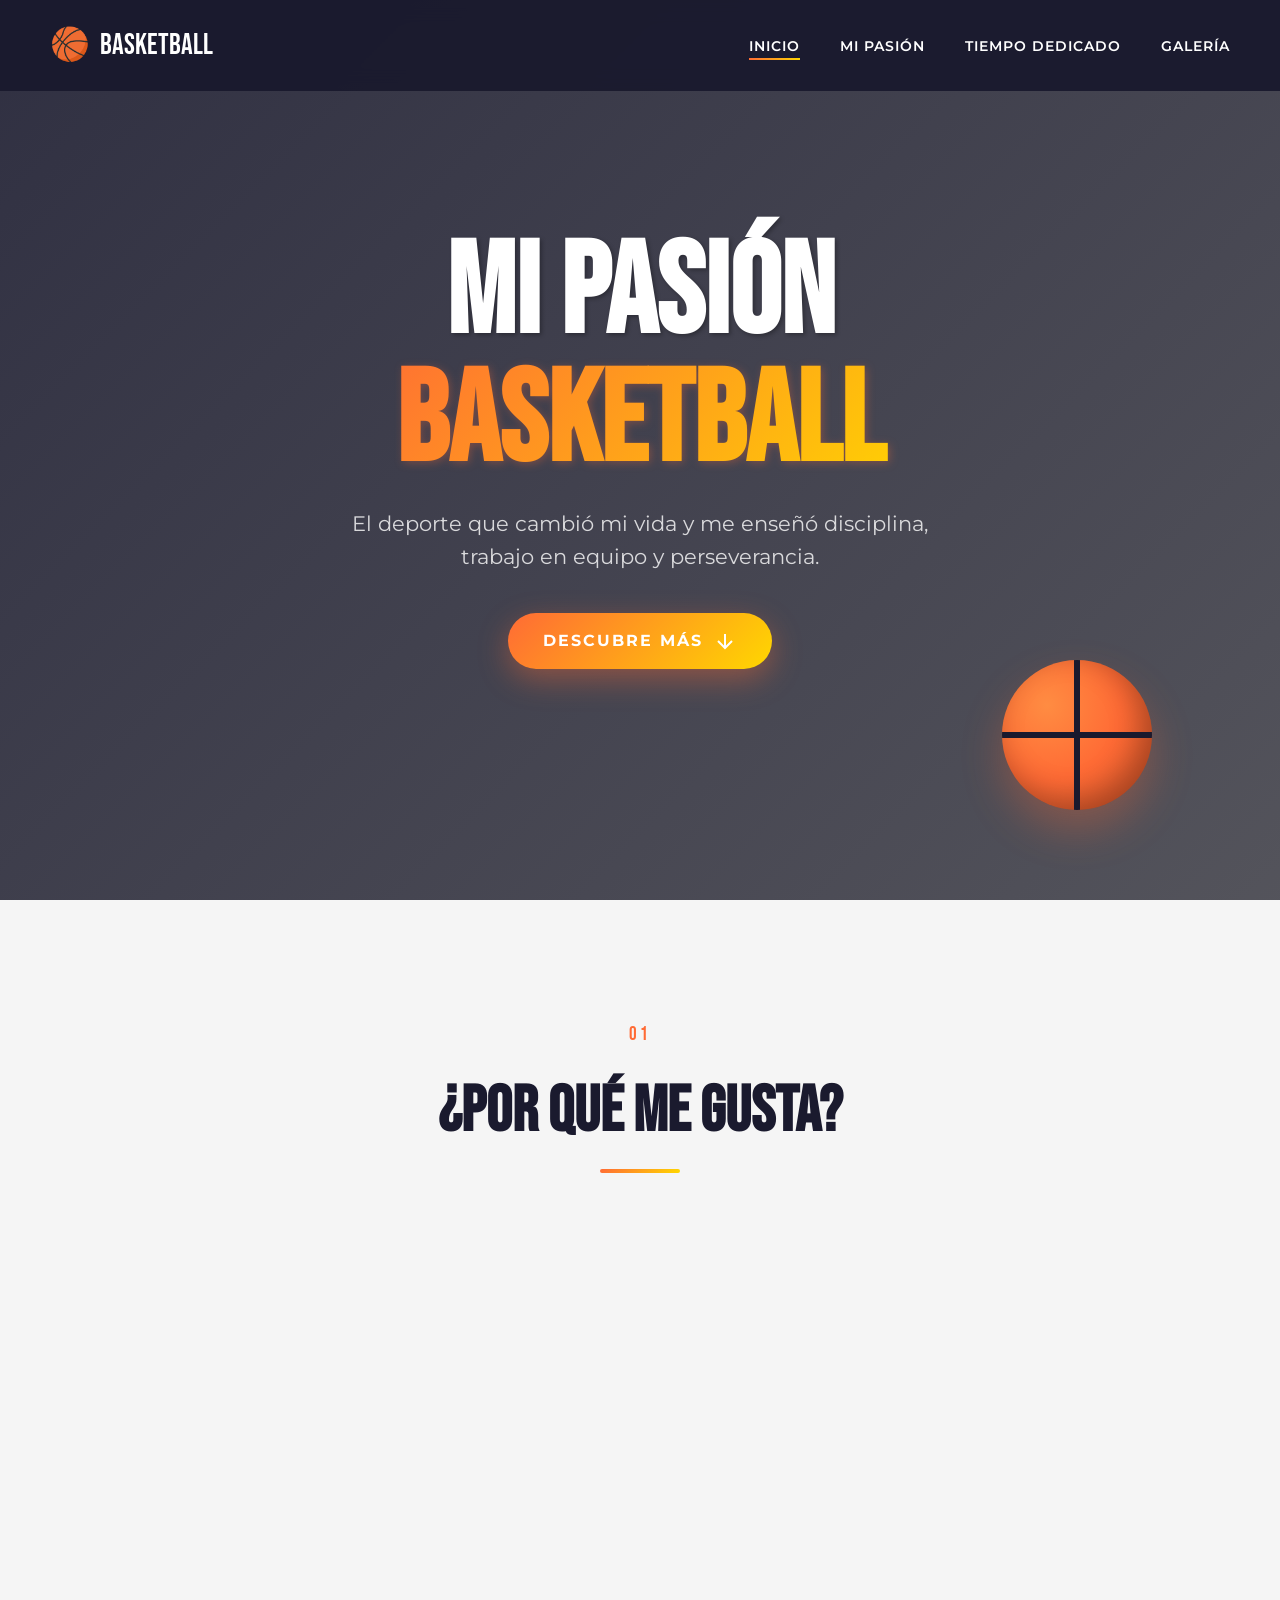
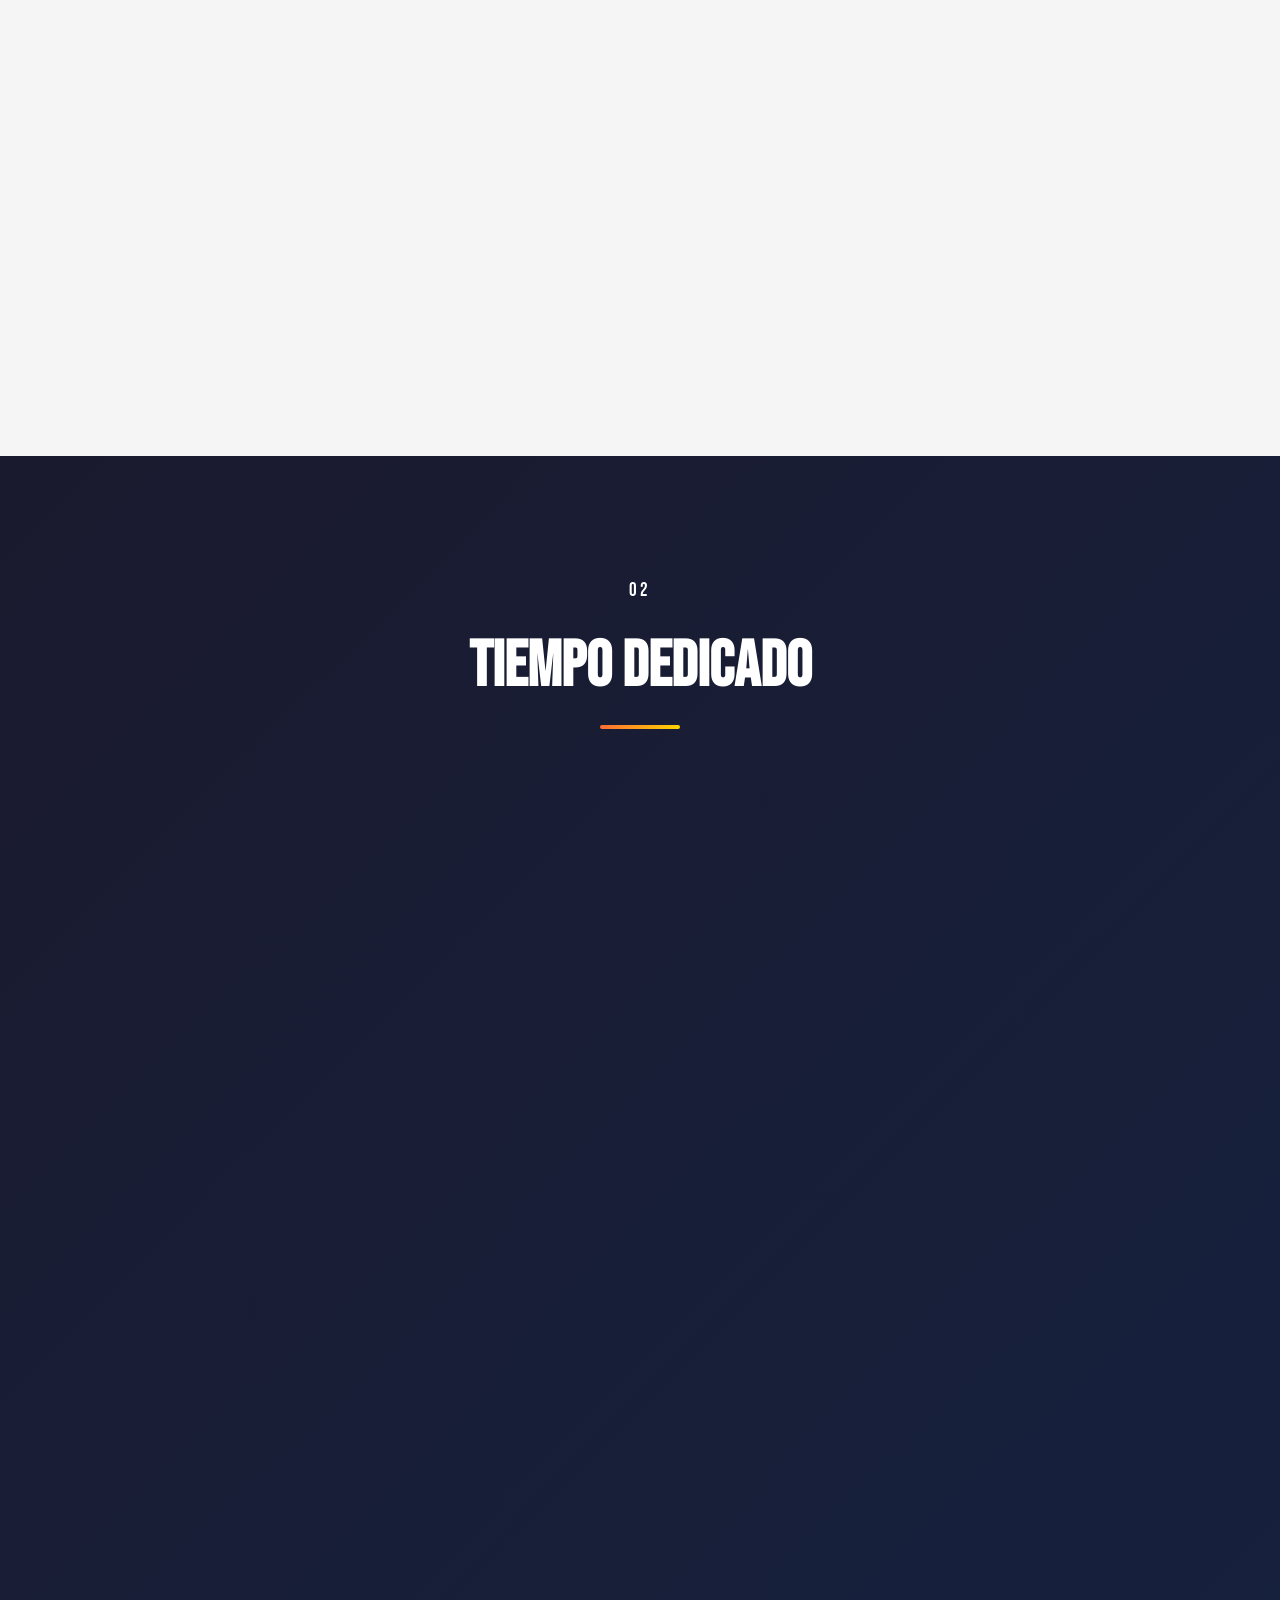
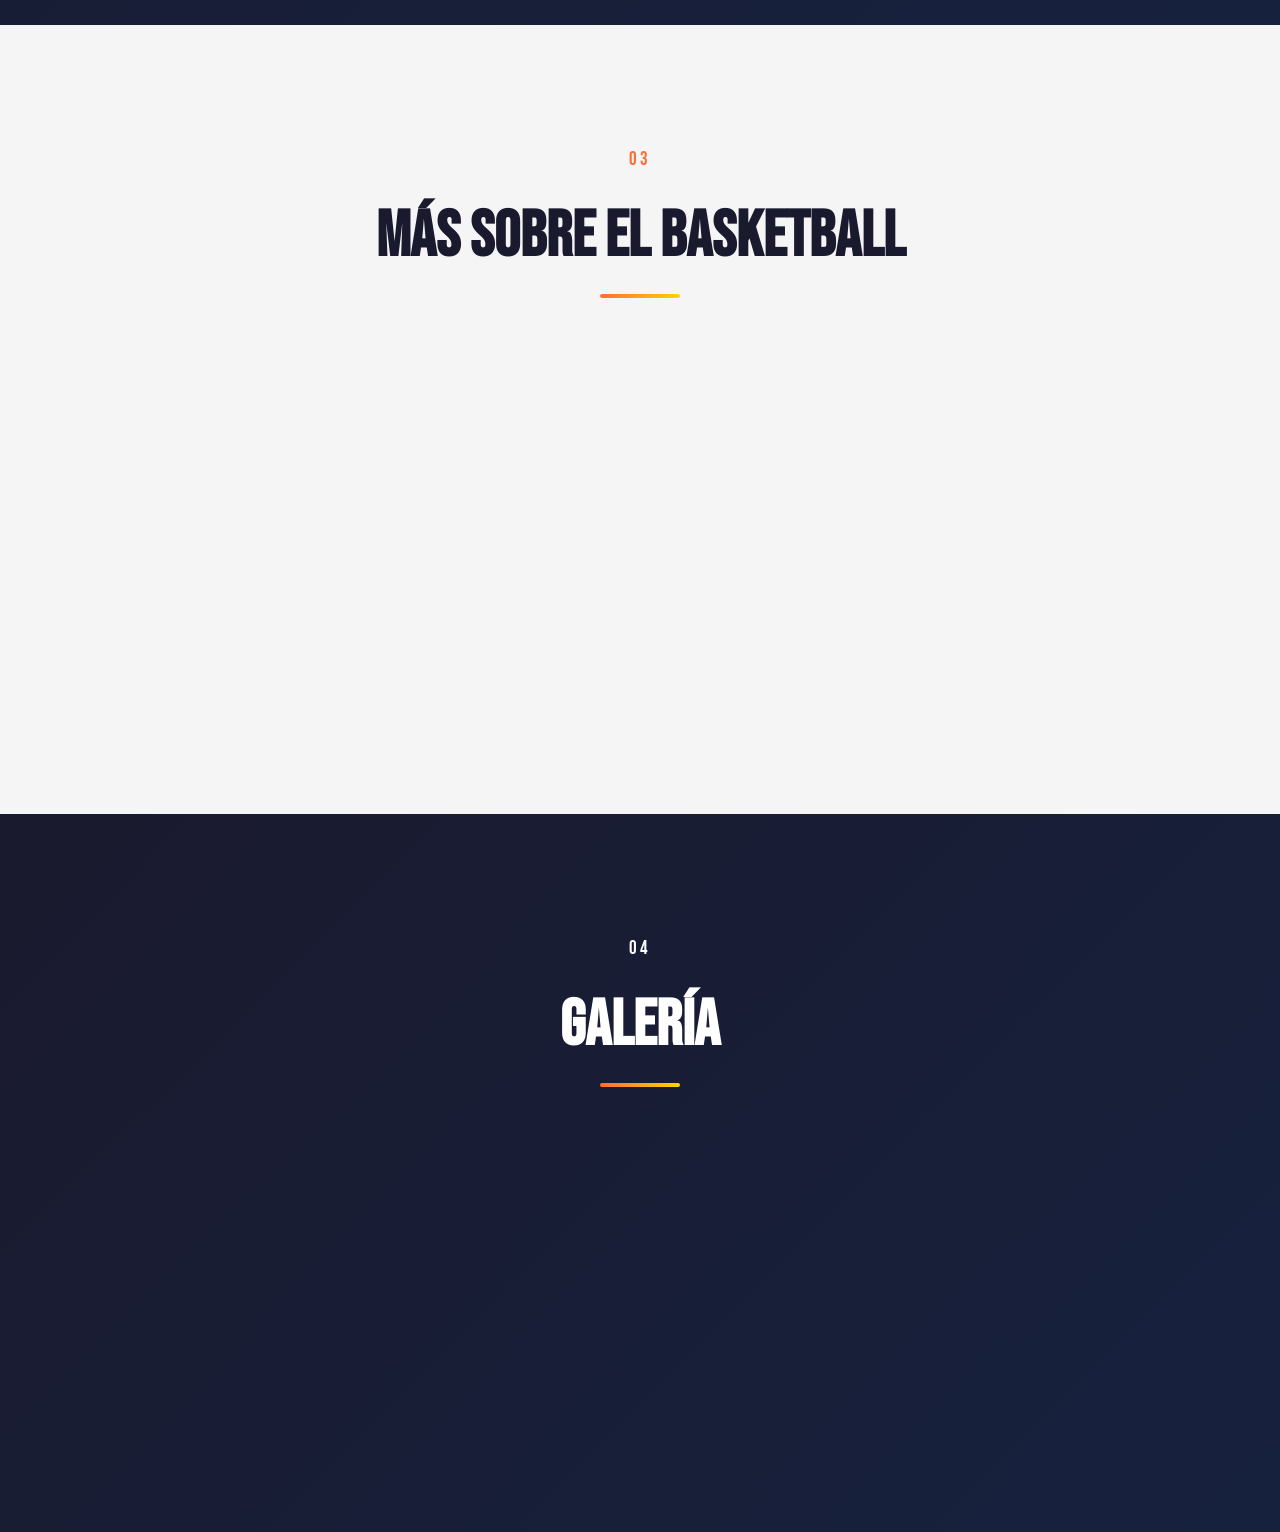
==== commit 0fa71f22: "agregamos un enlace a Google Fonts para mejorar la tipografía" ====
--- a/html/index.html
+++ b/html/index.html
@@ -5,6 +5,7 @@
     <meta name="viewport" content="width=device-width, initial-scale=1.0">
     <title>Mi Pasión por el Basketball</title>
     <link rel="stylesheet" href="../css/index.css">
+    <link href="https://fonts.googleapis.com/css2?family=Bebas+Neue&family=Montserrat:wght@400;600;700&display=swap" rel="stylesheet">
 
 </head>
 <body>
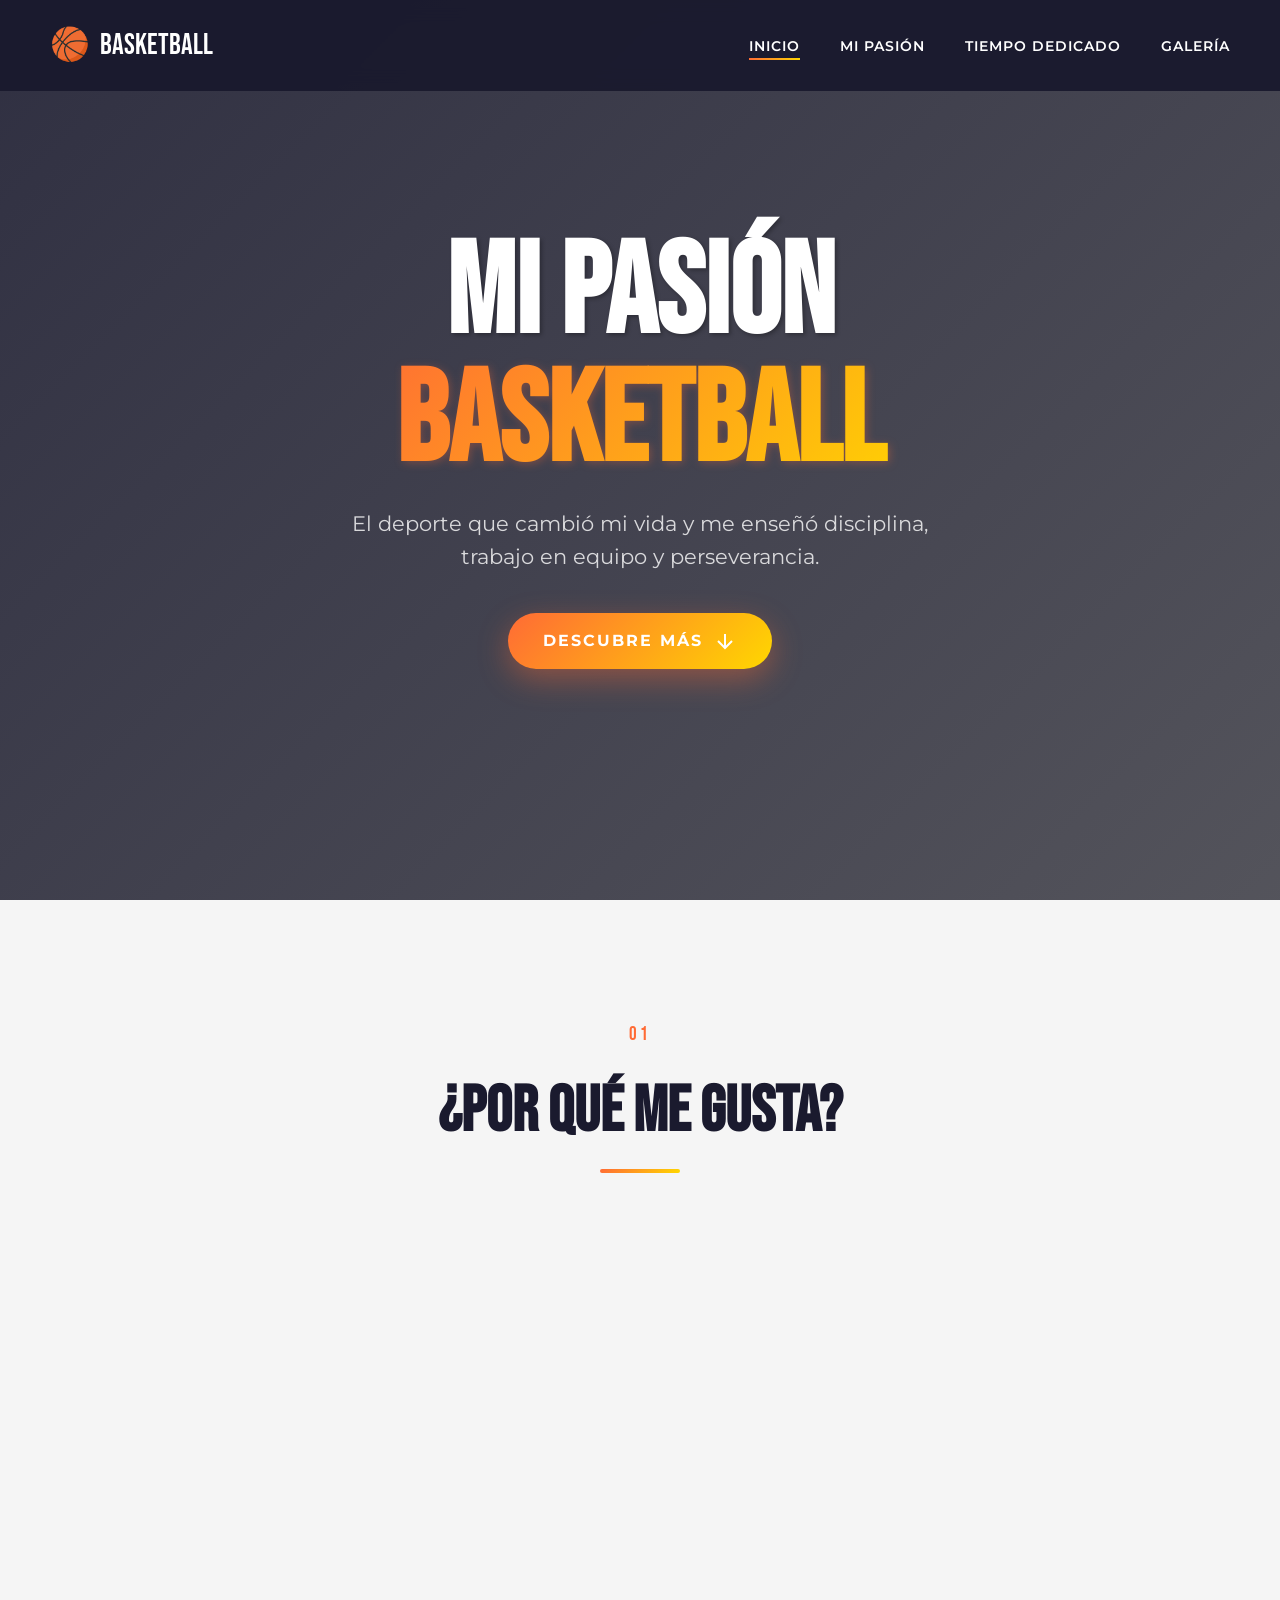
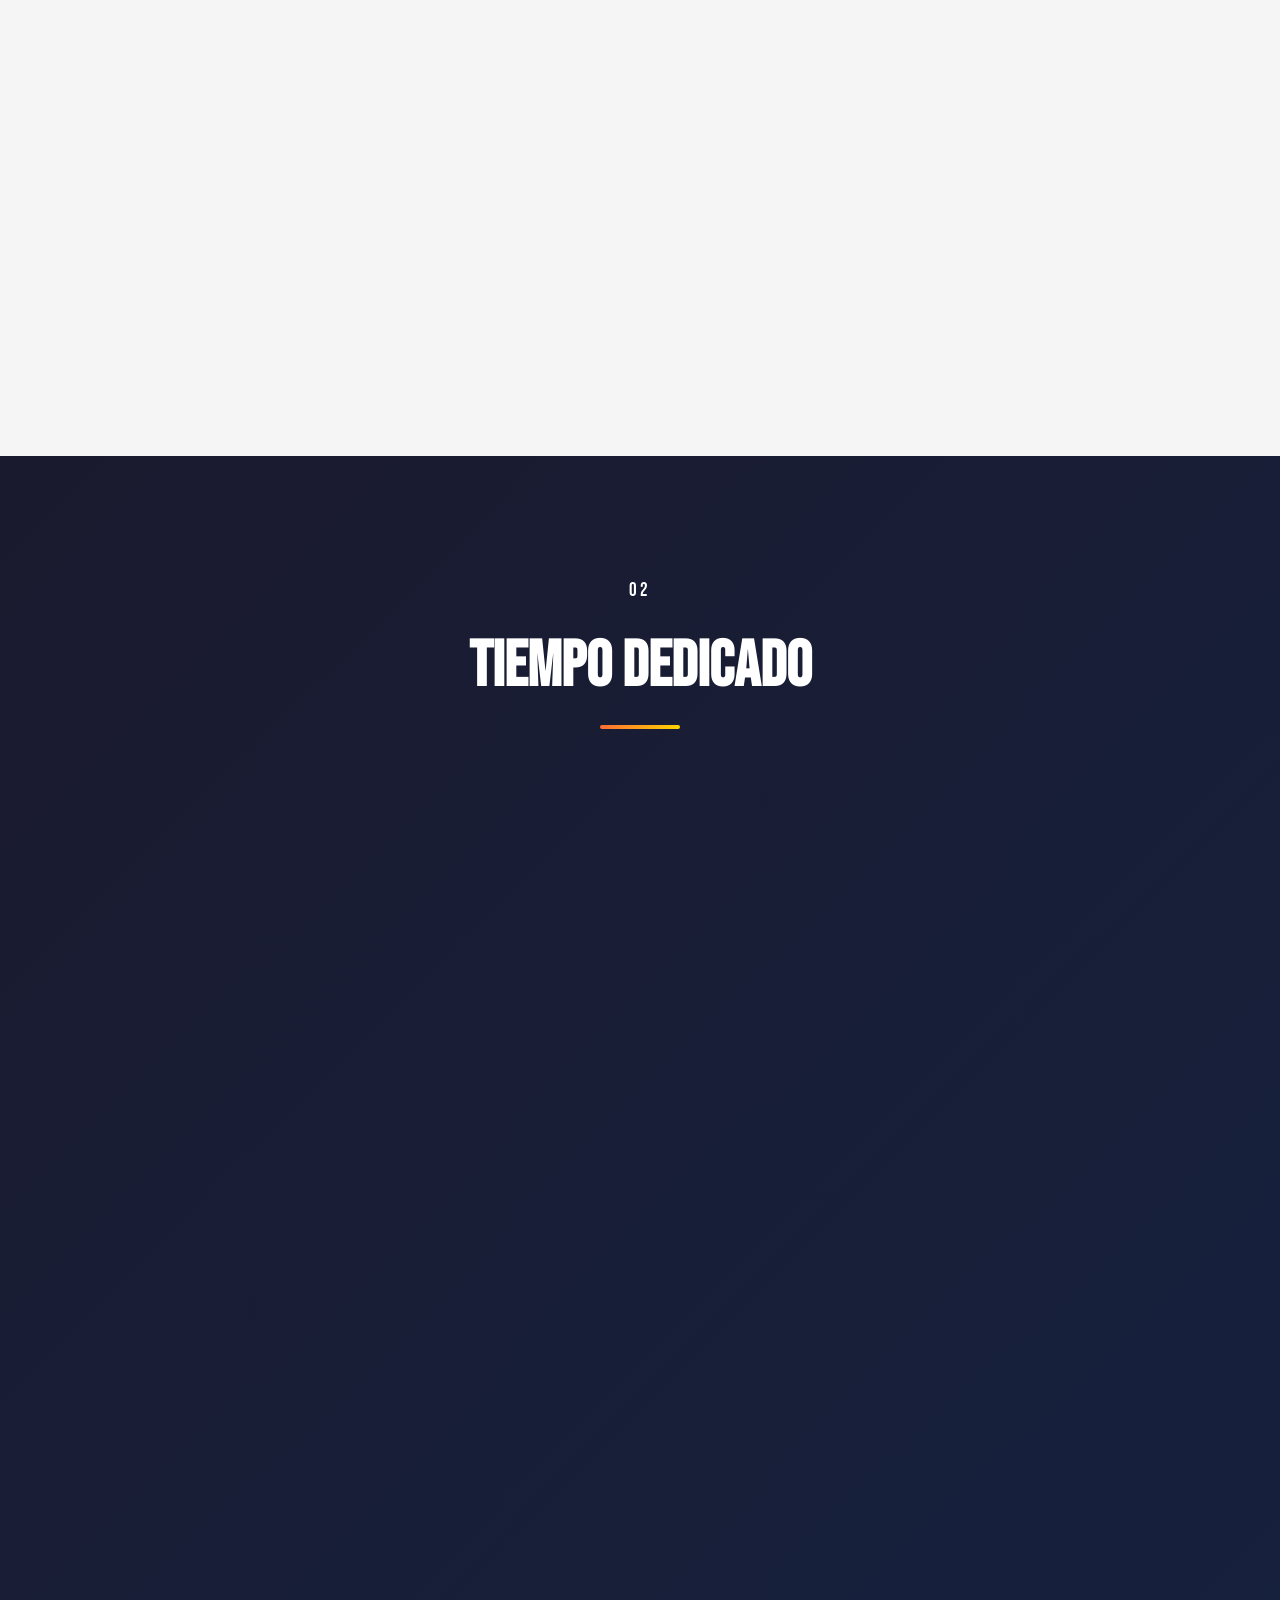
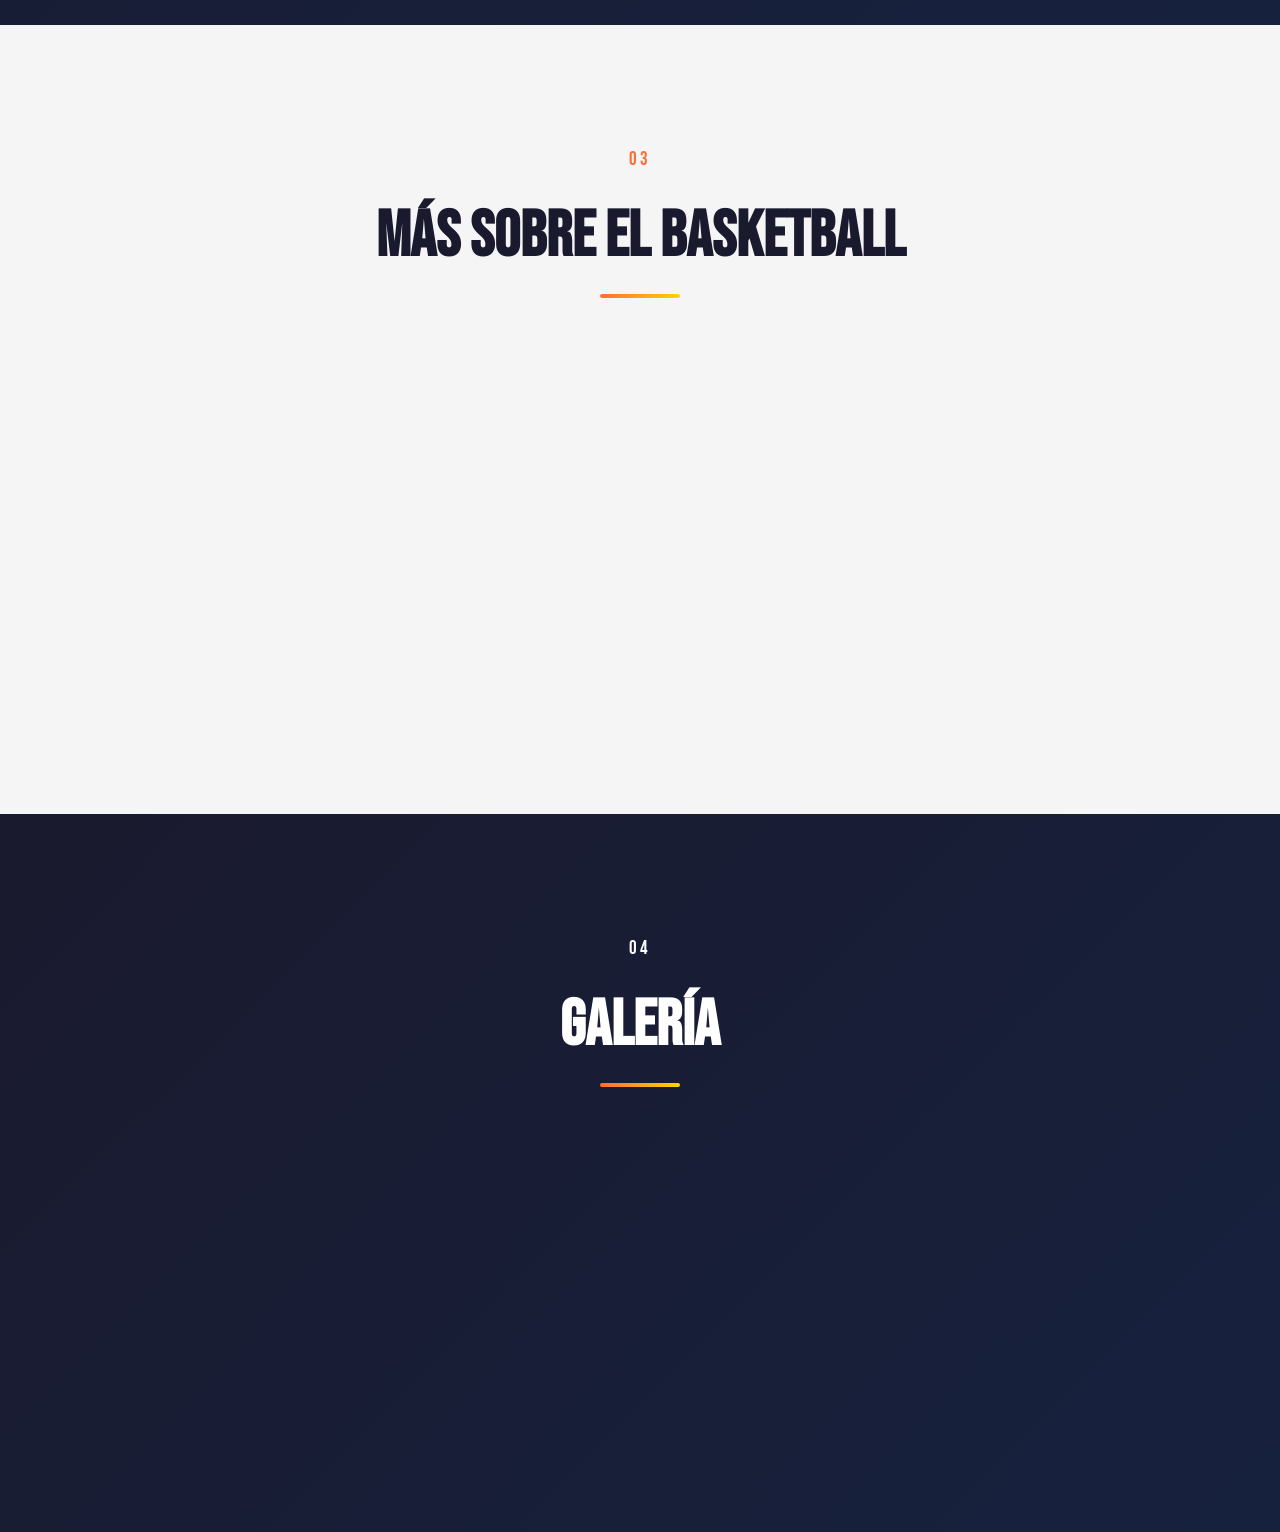
==== commit aa611f2f: "quitamos algo que no me gusto" ====
--- a/html/index.html
+++ b/html/index.html
@@ -44,7 +44,6 @@
                 </svg>
             </a>
         </div>
-        <div class="hero-ball"></div>
     </section>
 
         <!-- Sección Mi Pasión -->
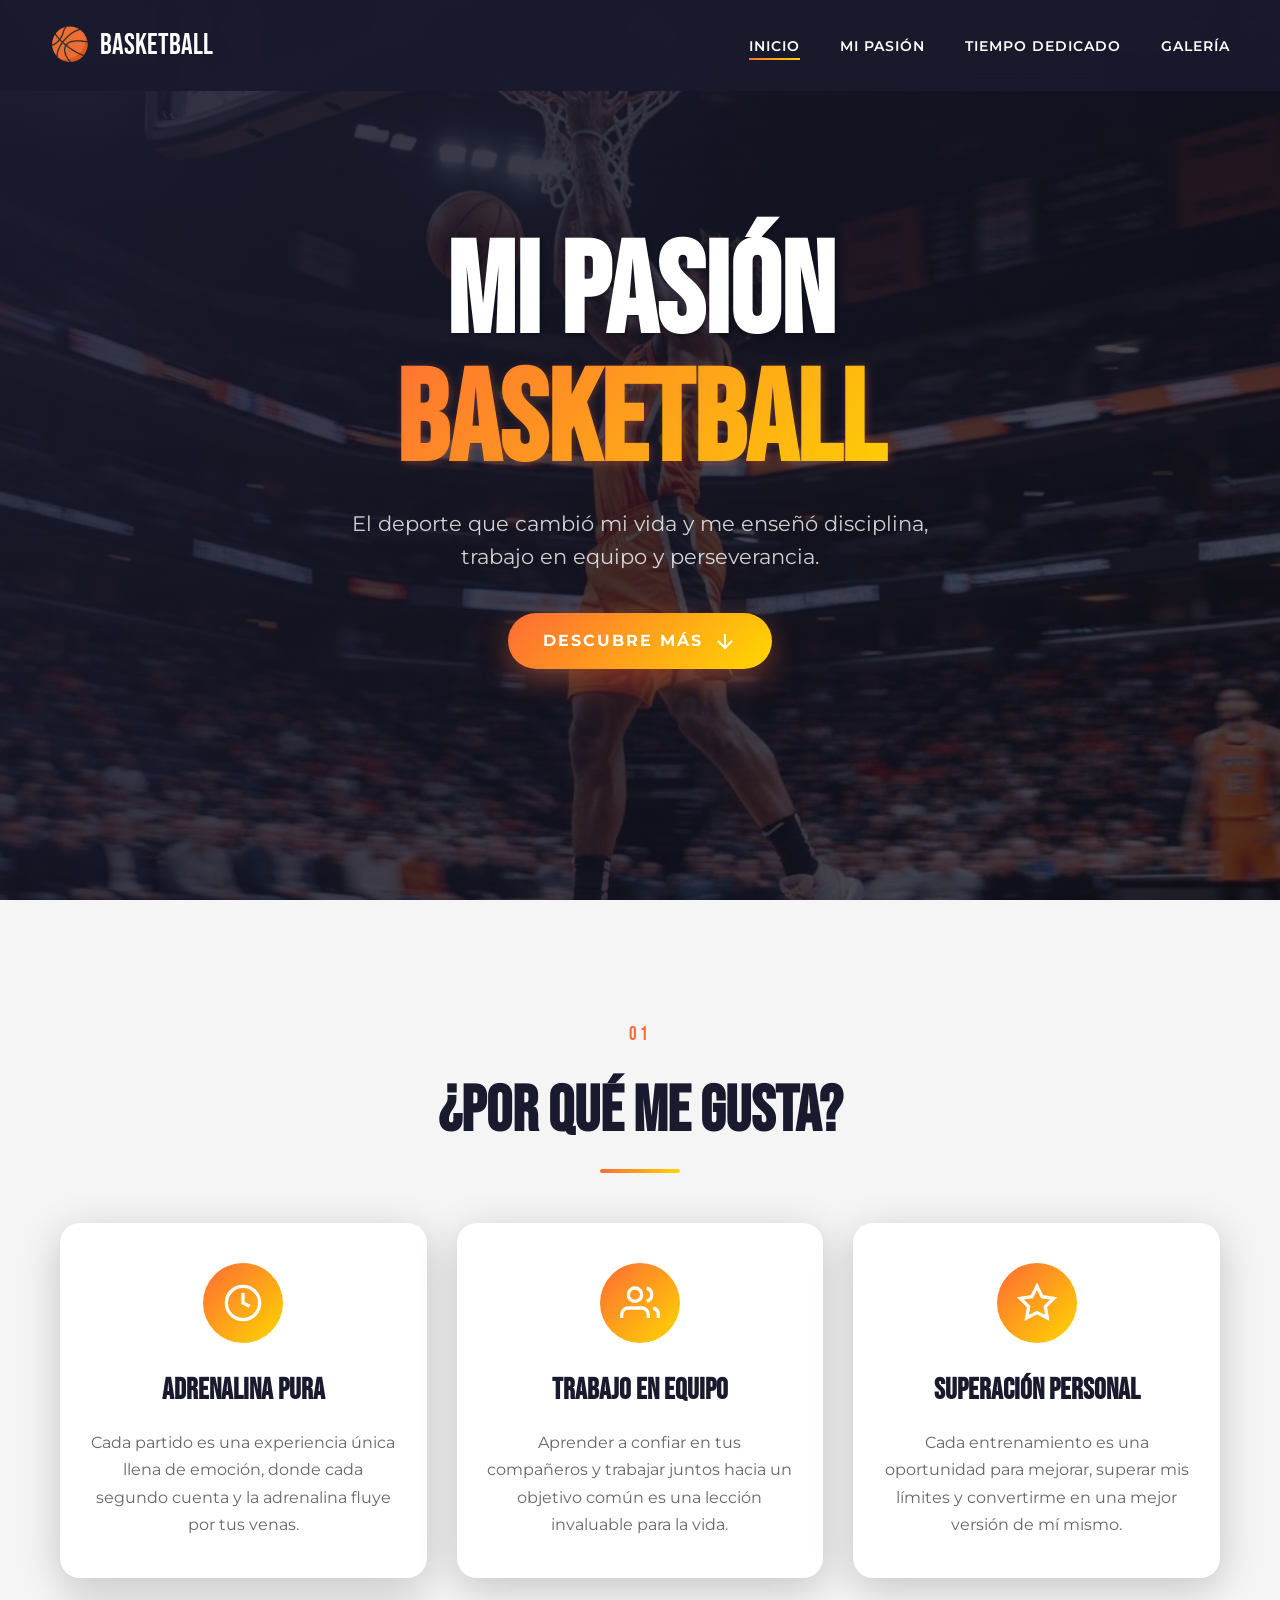
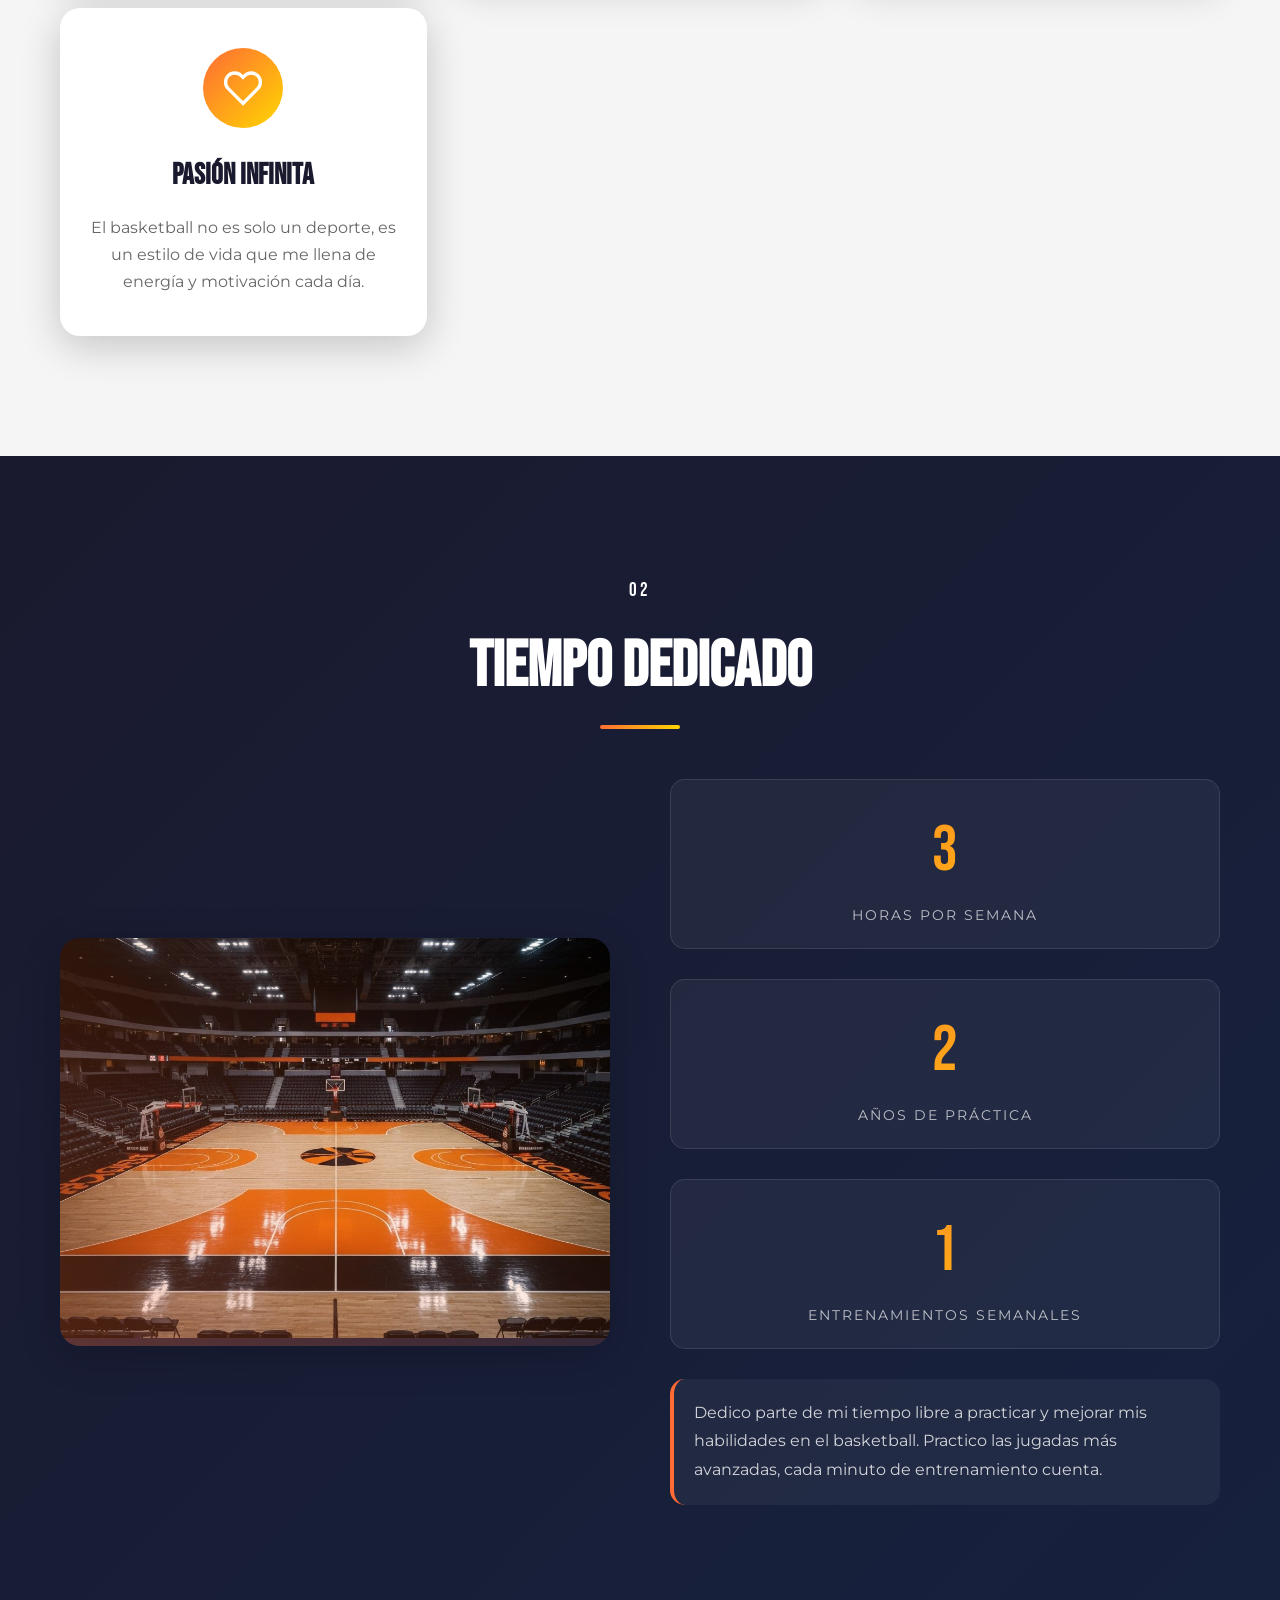
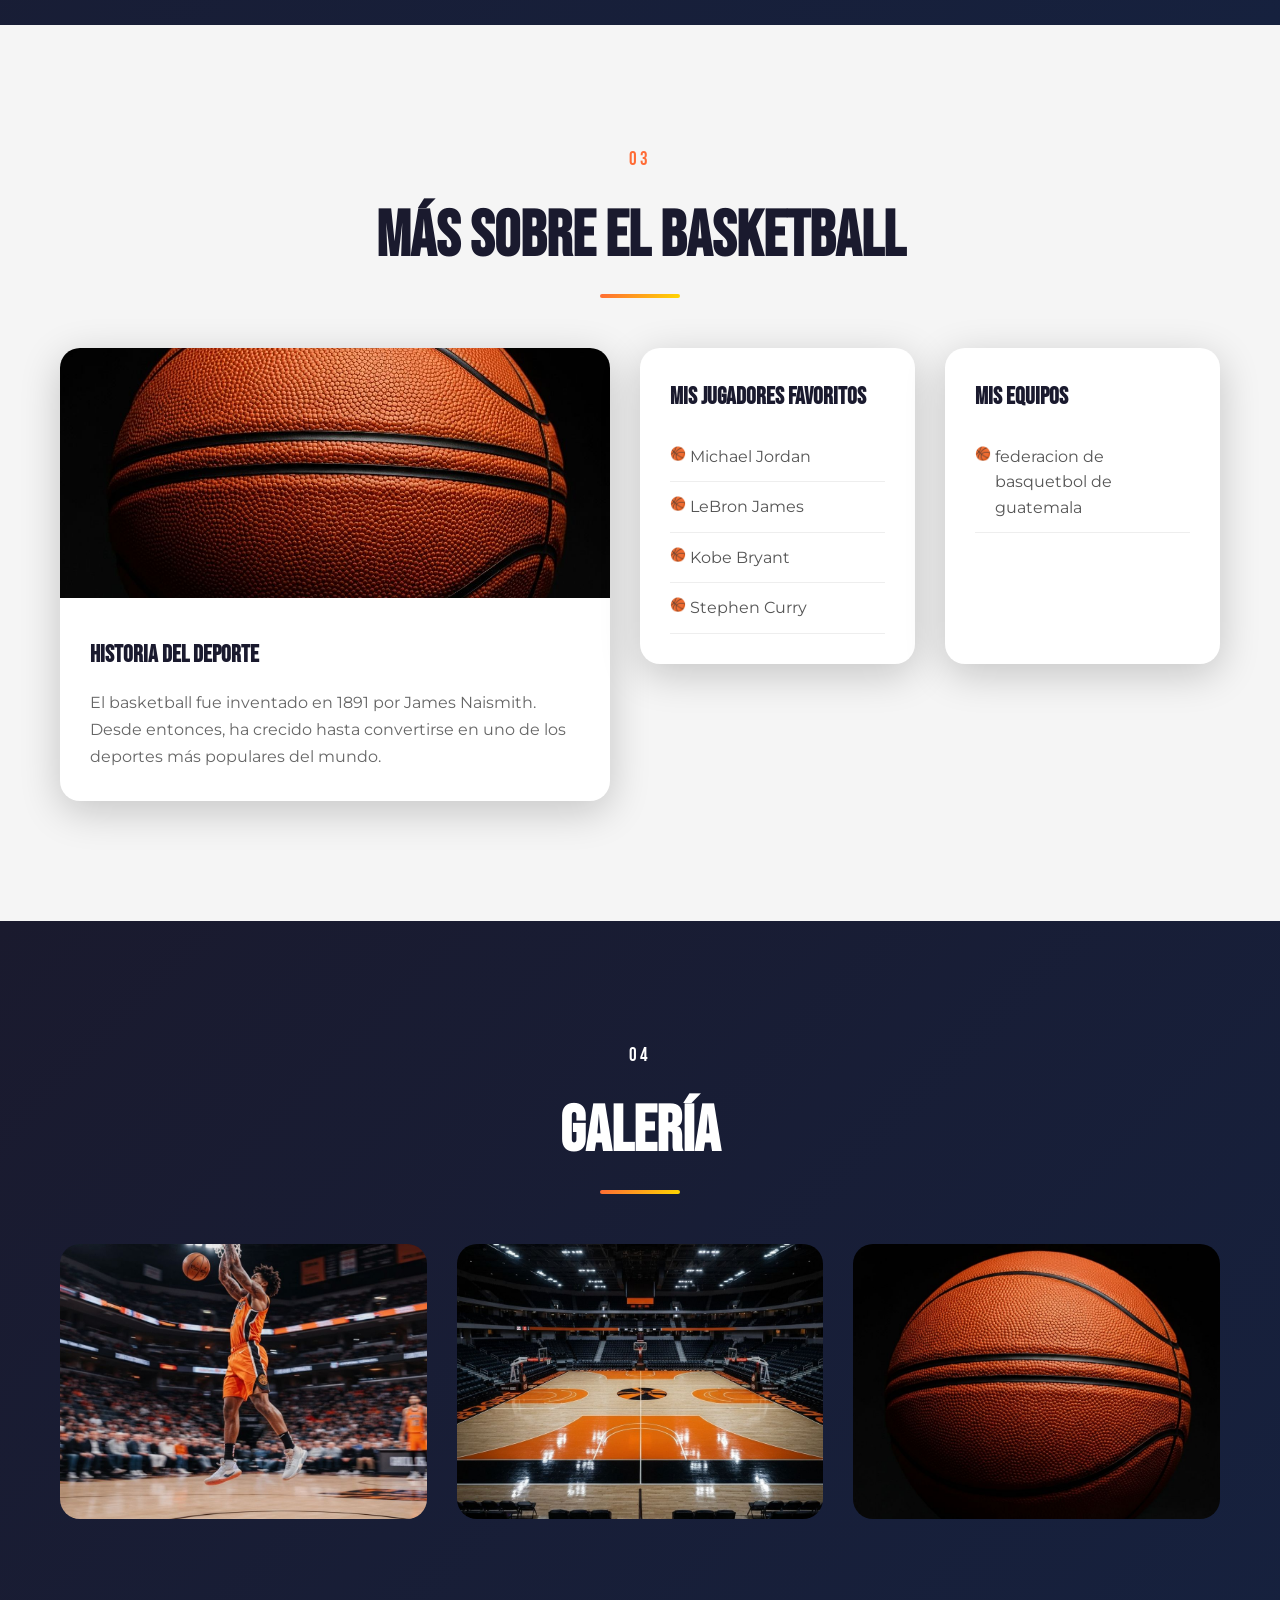
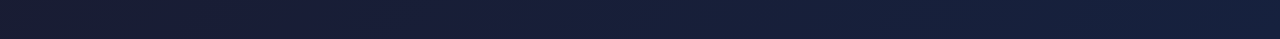
==== commit bede8afc: "hice modificaciones en el codigo para que fucionara correctametne el js" ====
--- a/html/index.html
+++ b/html/index.html
@@ -6,10 +6,9 @@
     <title>Mi Pasión por el Basketball</title>
     <link rel="stylesheet" href="../css/index.css">
     <link href="https://fonts.googleapis.com/css2?family=Bebas+Neue&family=Montserrat:wght@400;600;700&display=swap" rel="stylesheet">
-
 </head>
 <body>
-        <!-- Navegación -->
+    <!-- Navegación -->
     <nav class="navbar">
         <div class="nav-logo">
             <span class="logo-icon">🏀</span>
@@ -28,7 +27,7 @@
         </ul>
     </nav>
 
-        <!-- Hero Section -->
+    <!-- Hero Section -->
     <section class="hero" id="inicio">
         <div class="hero-overlay"></div>
         <div class="hero-content">
@@ -46,7 +45,7 @@
         </div>
     </section>
 
-        <!-- Sección Mi Pasión -->
+    <!-- Sección Mi Pasión -->
     <section class="passion-section" id="pasion">
         <div class="container">
             <div class="section-header">
@@ -107,12 +106,12 @@
             </div>
             <div class="time-content">
                 <div class="time-image animate-on-scroll">
-                    <img src="images/court.jpg" alt="Cancha de basketball">
+                    <img src="../images/court.jpg" alt="Cancha de basketball">
                     <div class="image-overlay"></div>
                 </div>
                 <div class="time-info">
                     <div class="time-stat animate-on-scroll">
-                        <span class="stat-number" data-target="7">0</span>
+                        <span class="stat-number" data-target="5">0</span>
                         <span class="stat-label">Horas por semana</span>
                     </div>
                     <div class="time-stat animate-on-scroll">
@@ -124,15 +123,15 @@
                         <span class="stat-label">Entrenamientos semanales</span>
                     </div>
                     <p class="time-description animate-on-scroll">
-                        Dedico una parte de mi tiempo libre a practicar y mejorar mis habilidades en el basketball. 
-                        Practigolas jugadas más avanzadas, cada minuto de entrenamiento cuenta.
+                        Dedico parte de mi tiempo libre a practicar y mejorar mis habilidades en el basketball. 
+                        Practico las jugadas más avanzadas, cada minuto de entrenamiento cuenta.
                     </p>
                 </div>
             </div>
         </div>
     </section>
 
-        <!-- Sección Información Adicional -->
+    <!-- Sección Información Adicional -->
     <section class="info-section">
         <div class="container">
             <div class="section-header">
@@ -141,7 +140,7 @@
             </div>
             <div class="info-grid">
                 <div class="info-card large animate-on-scroll">
-                    <img src="images/basketball-ball.jpg" alt="Balón de basketball">
+                    <img src="../images/basketball-ball.jpg" alt="Balón de basketball">
                     <div class="info-card-content">
                         <h3>Historia del Deporte</h3>
                         <p>El basketball fue inventado en 1891 por James Naismith. Desde entonces, ha crecido hasta convertirse en uno de los deportes más populares del mundo.</p>
@@ -159,14 +158,14 @@
                 <div class="info-card animate-on-scroll">
                     <h3>Mis Equipos</h3>
                     <ul class="team-list">
-                        <li>federacion de basquetbol de guatemala </li>
+                        <li>federacion de basquetbol de guatemala</li>
                     </ul>
                 </div>
             </div>
         </div>
     </section>
 
-        <!-- Sección Galería -->
+    <!-- Sección Galería -->
     <section class="gallery-section" id="galeria">
         <div class="container">
             <div class="section-header light">
@@ -175,19 +174,19 @@
             </div>
             <div class="gallery-grid">
                 <div class="gallery-item animate-on-scroll">
-                    <img src="images/hero-basketball.jpg" alt="Jugada de basketball">
+                    <img src="../images/hero-basketball.jpg" alt="Jugada de basketball">
                     <div class="gallery-overlay">
                         <span>Acción en la cancha</span>
                     </div>
                 </div>
                 <div class="gallery-item animate-on-scroll">
-                    <img src="images/court.jpg" alt="Cancha profesional">
+                    <img src="../images/court.jpg" alt="Cancha profesional">
                     <div class="gallery-overlay">
                         <span>La cancha</span>
                     </div>
                 </div>
                 <div class="gallery-item animate-on-scroll">
-                    <img src="images/basketball-ball.jpg" alt="Balón de basketball">
+                    <img src="../images/basketball-ball.jpg" alt="Balón de basketball">
                     <div class="gallery-overlay">
                         <span>El balón</span>
                     </div>
@@ -196,6 +195,6 @@
         </div>
     </section>
 
-
+    <script src="../js/index.js"></script>
 </body>
 </html>
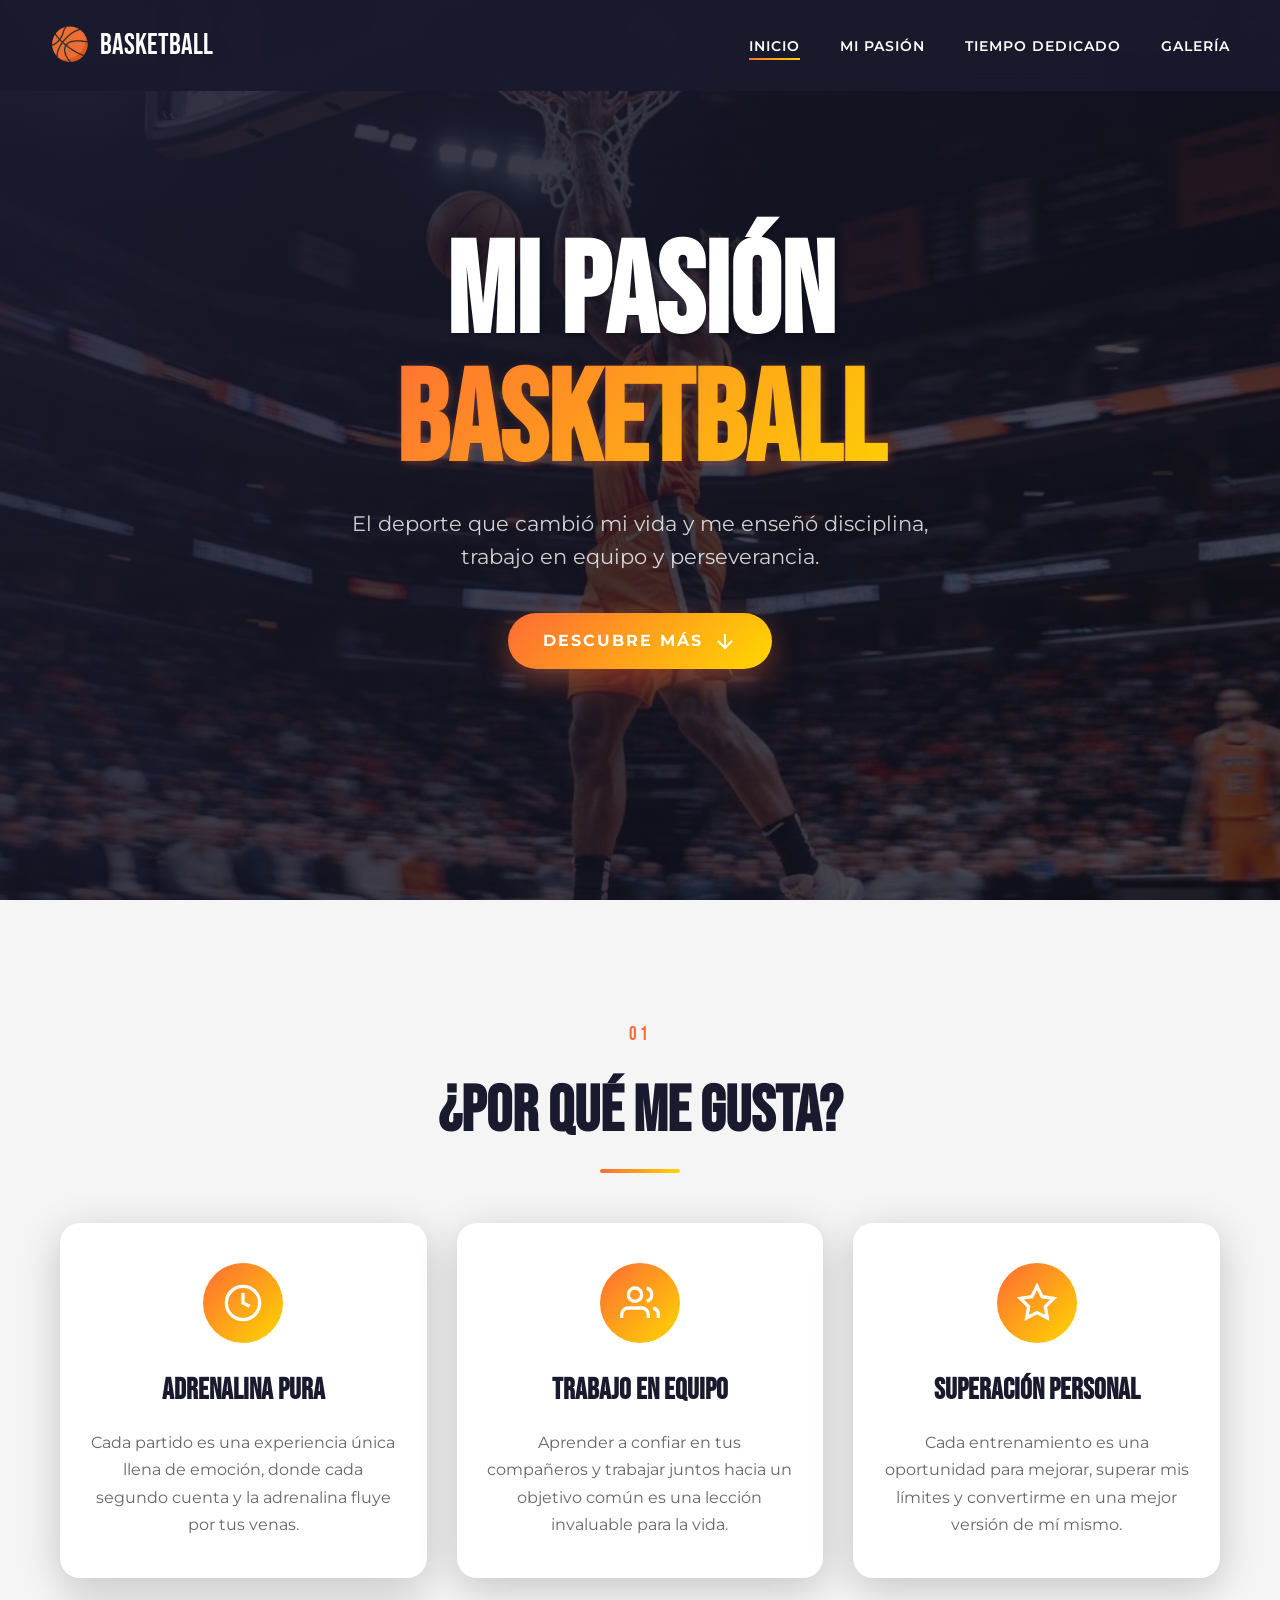
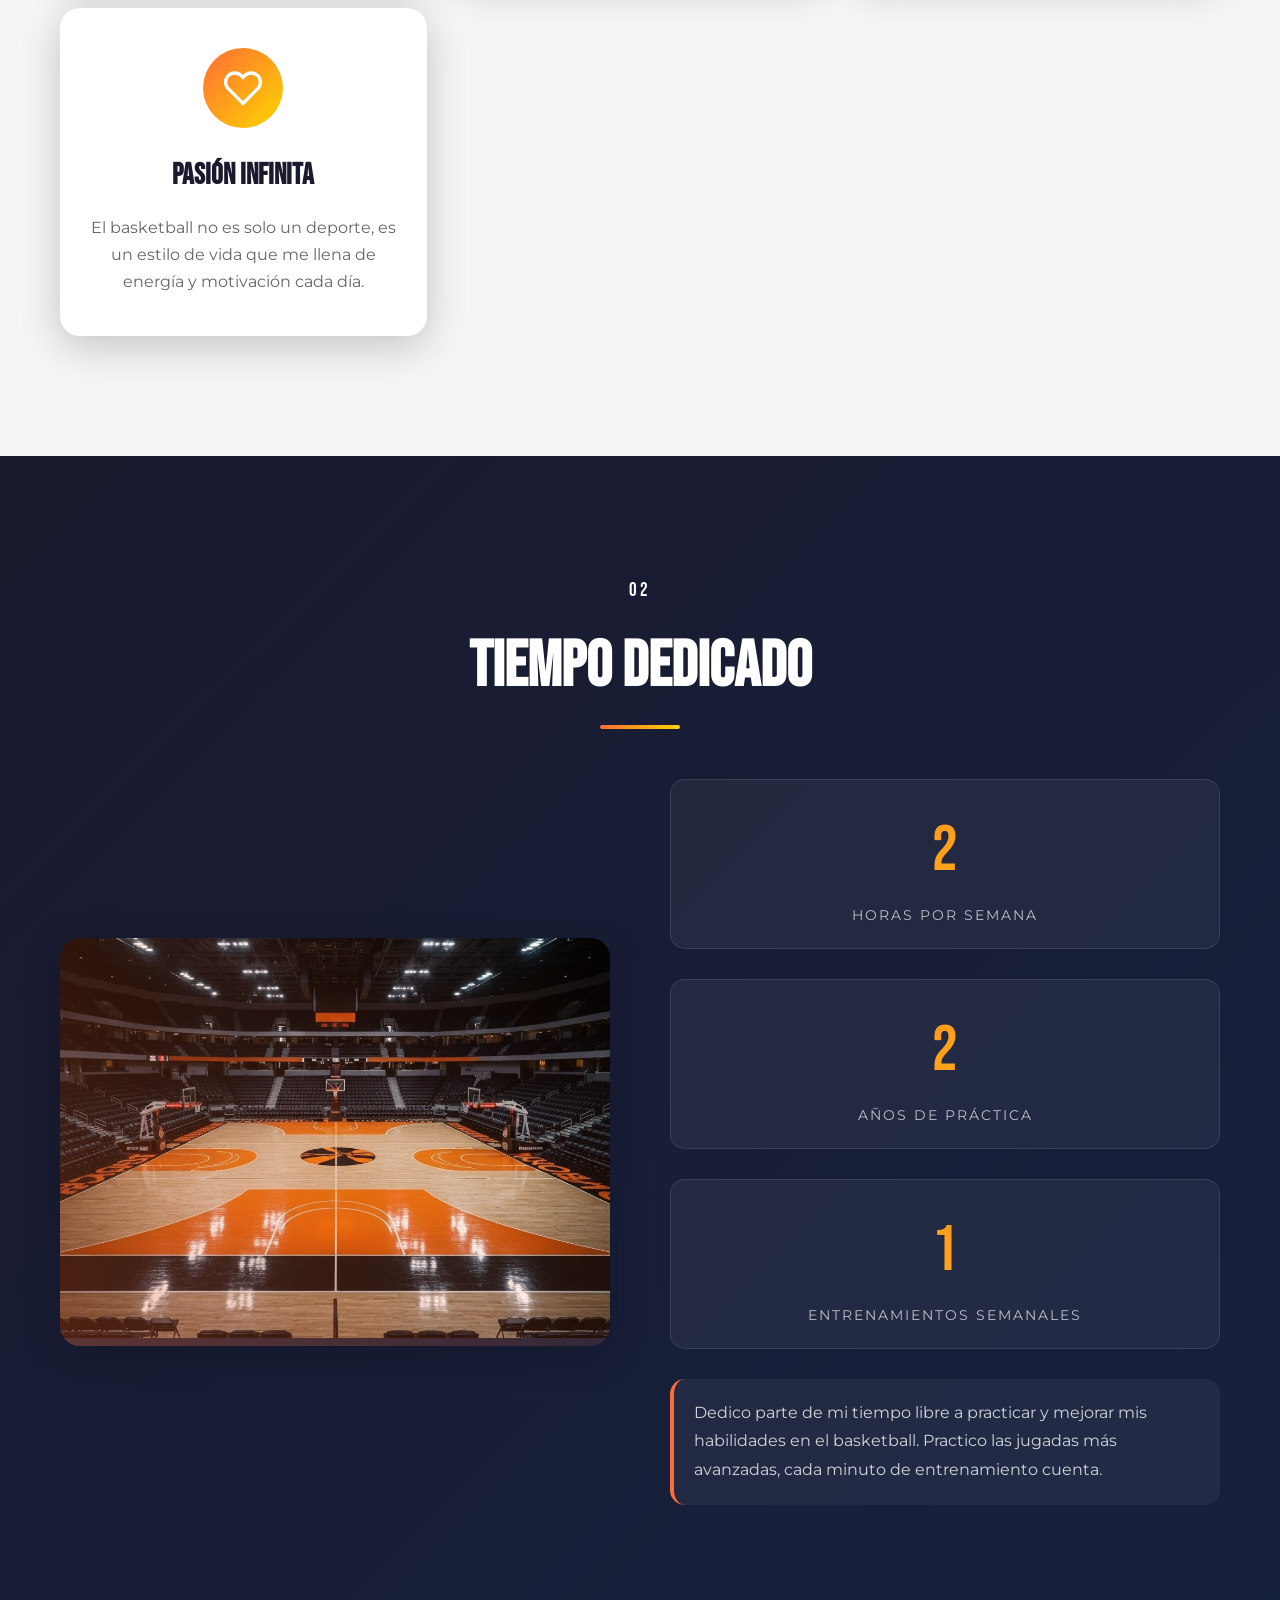
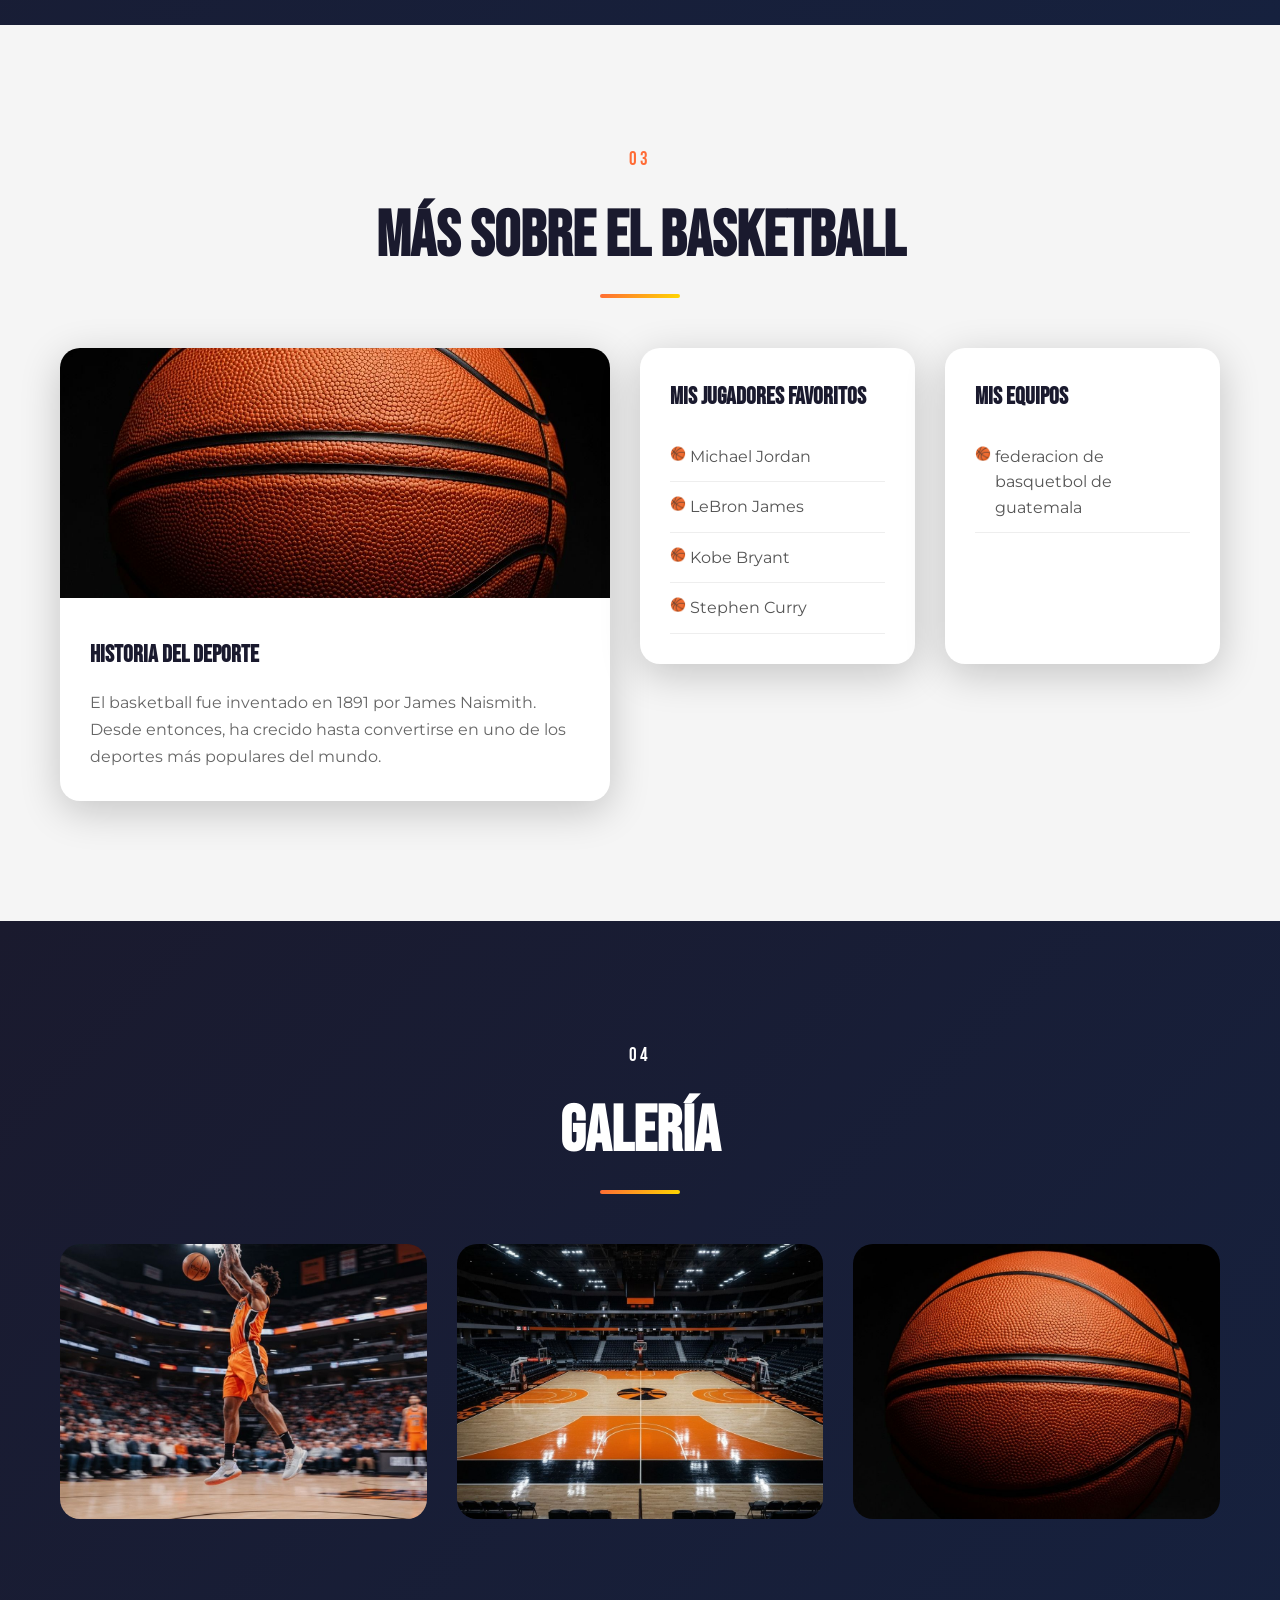
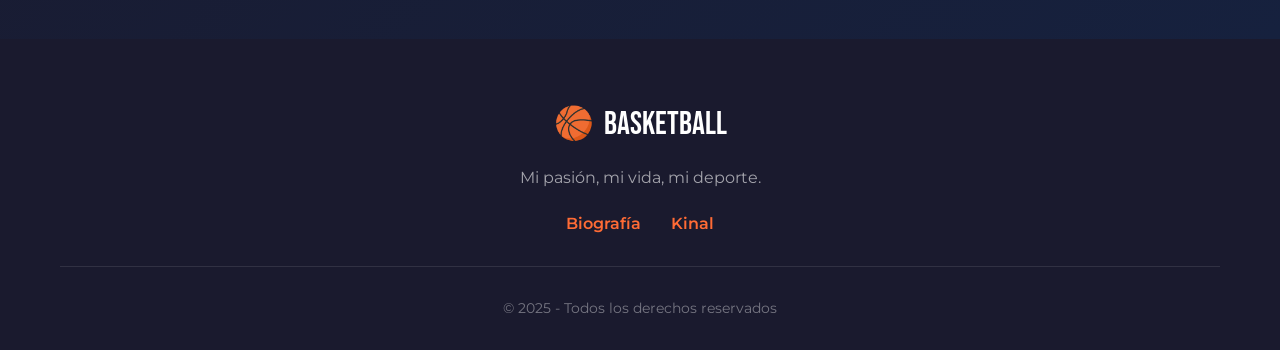
==== commit 870825a4: "agregada sección de pie de página con enlaces para poder navegar con las demas paginas" ====
--- a/html/index.html
+++ b/html/index.html
@@ -195,6 +195,26 @@
         </div>
     </section>
 
+        <!-- Footer -->
+    <footer class="footer">
+        <div class="container">
+            <div class="footer-content">
+                <div class="footer-logo">
+                    <span class="logo-icon">🏀</span>
+                    <span>BASKETBALL</span>
+                </div>
+                <p class="footer-text">Mi pasión, mi vida, mi deporte.</p>
+                <div class="footer-links">
+                    <a href="html/biografia.html">Biografía</a>
+                    <a href="html/kinal.html">Kinal</a>
+                </div>
+            </div>
+            <div class="footer-bottom">
+                <p>&copy; 2025 - Todos los derechos reservados</p>
+            </div>
+        </div>
+    </footer>
+
     <script src="../js/index.js"></script>
 </body>
 </html>
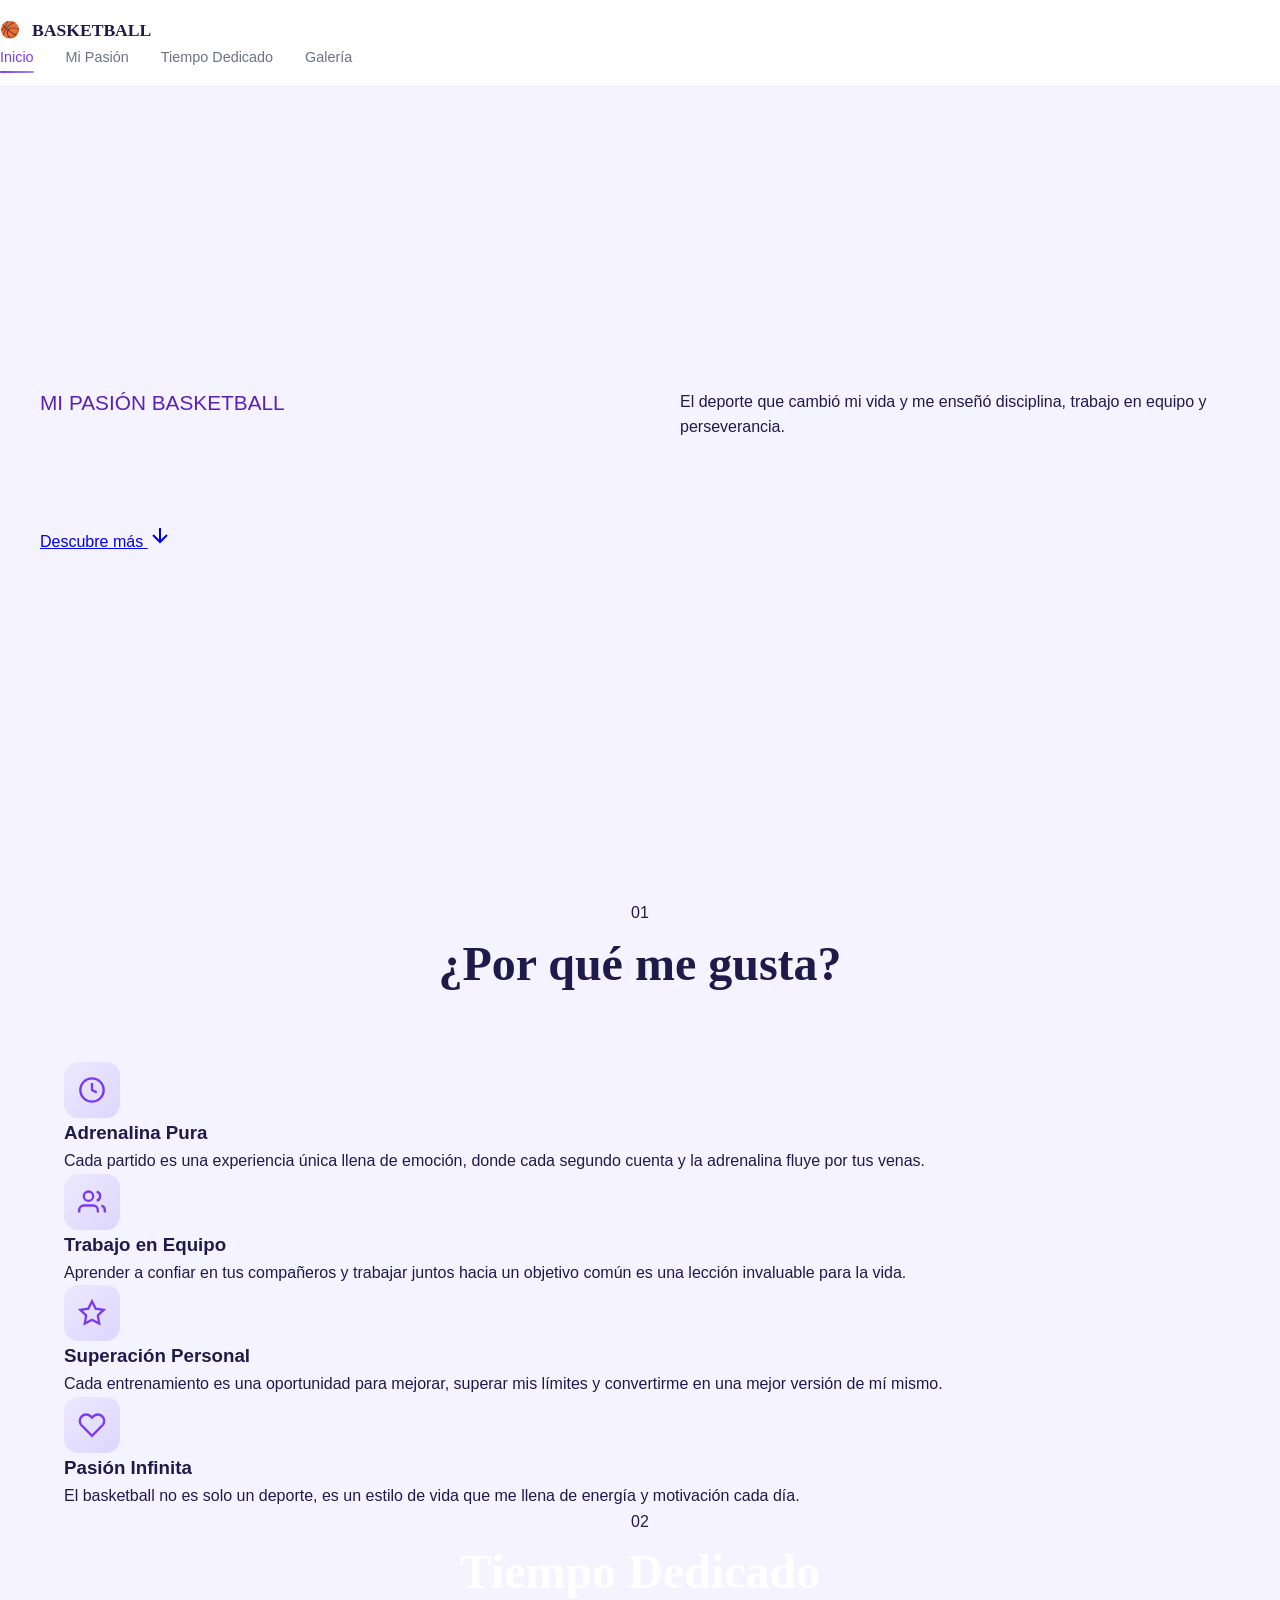
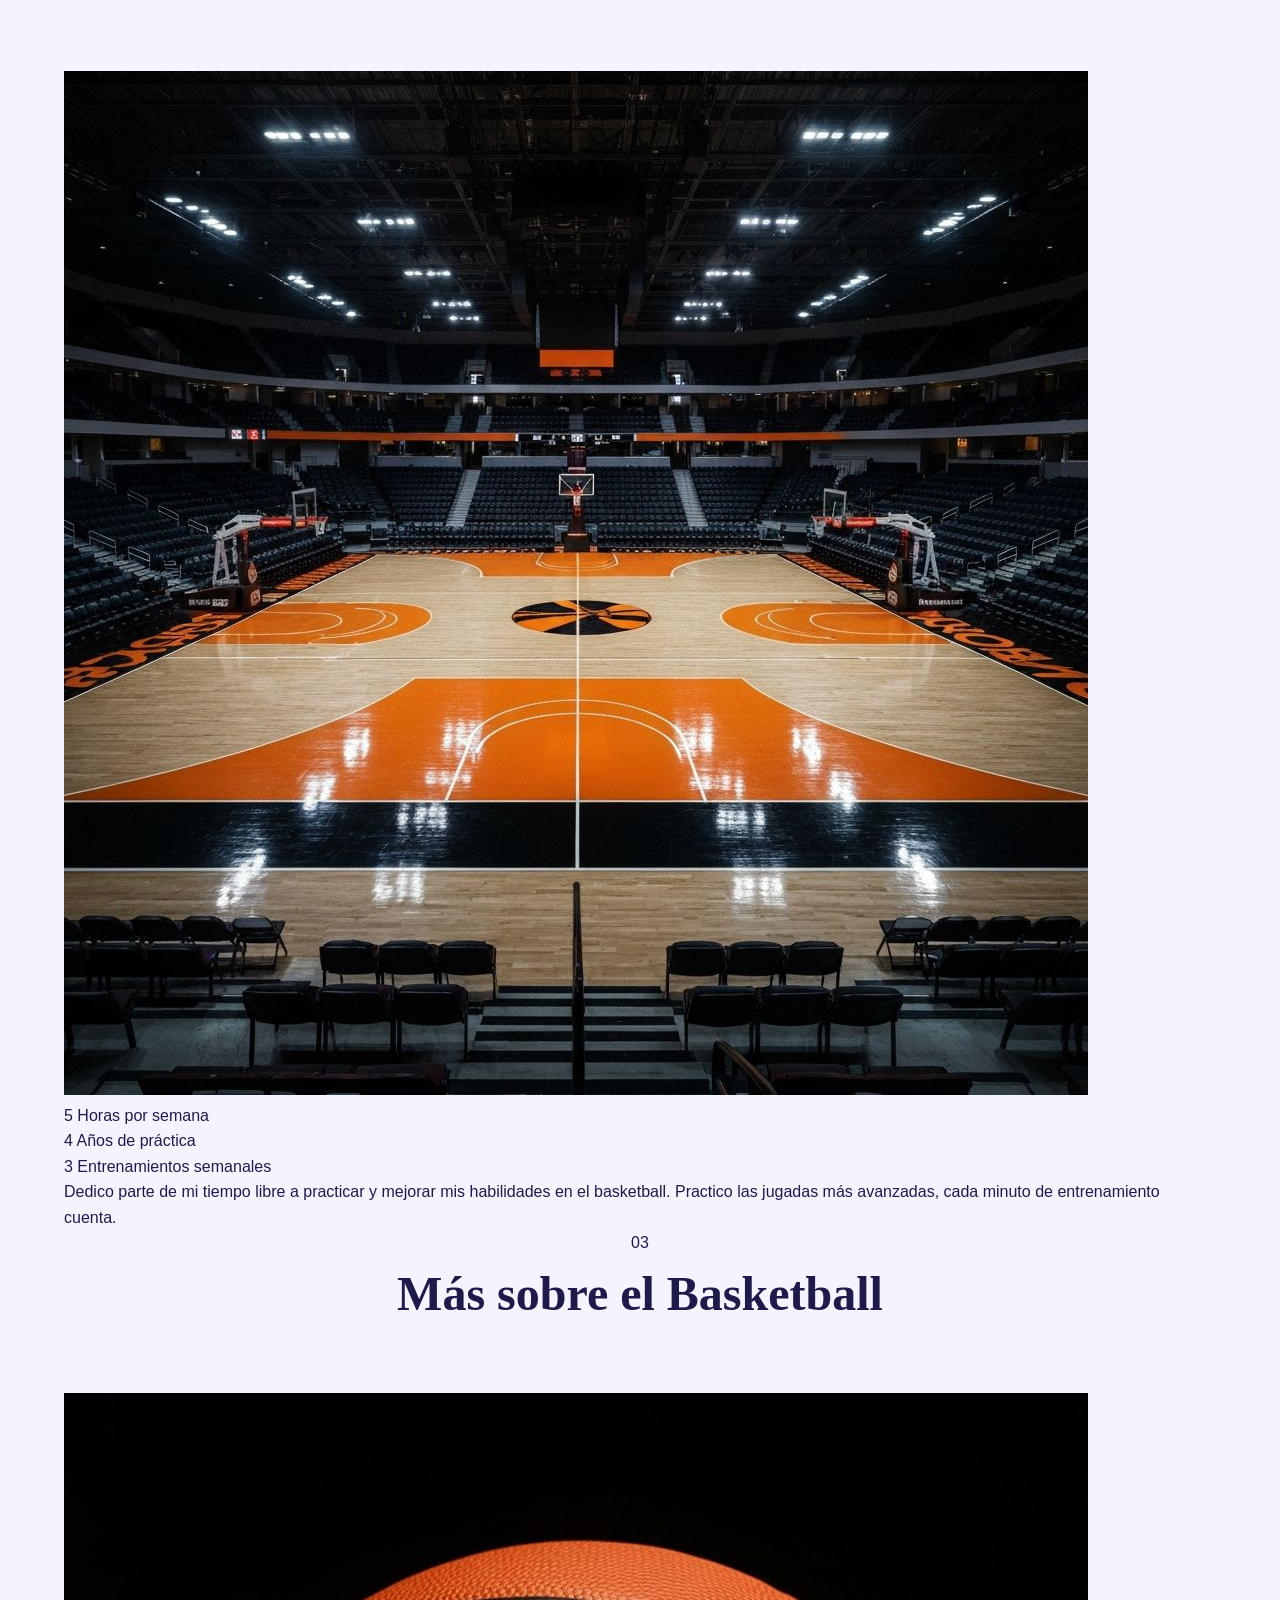
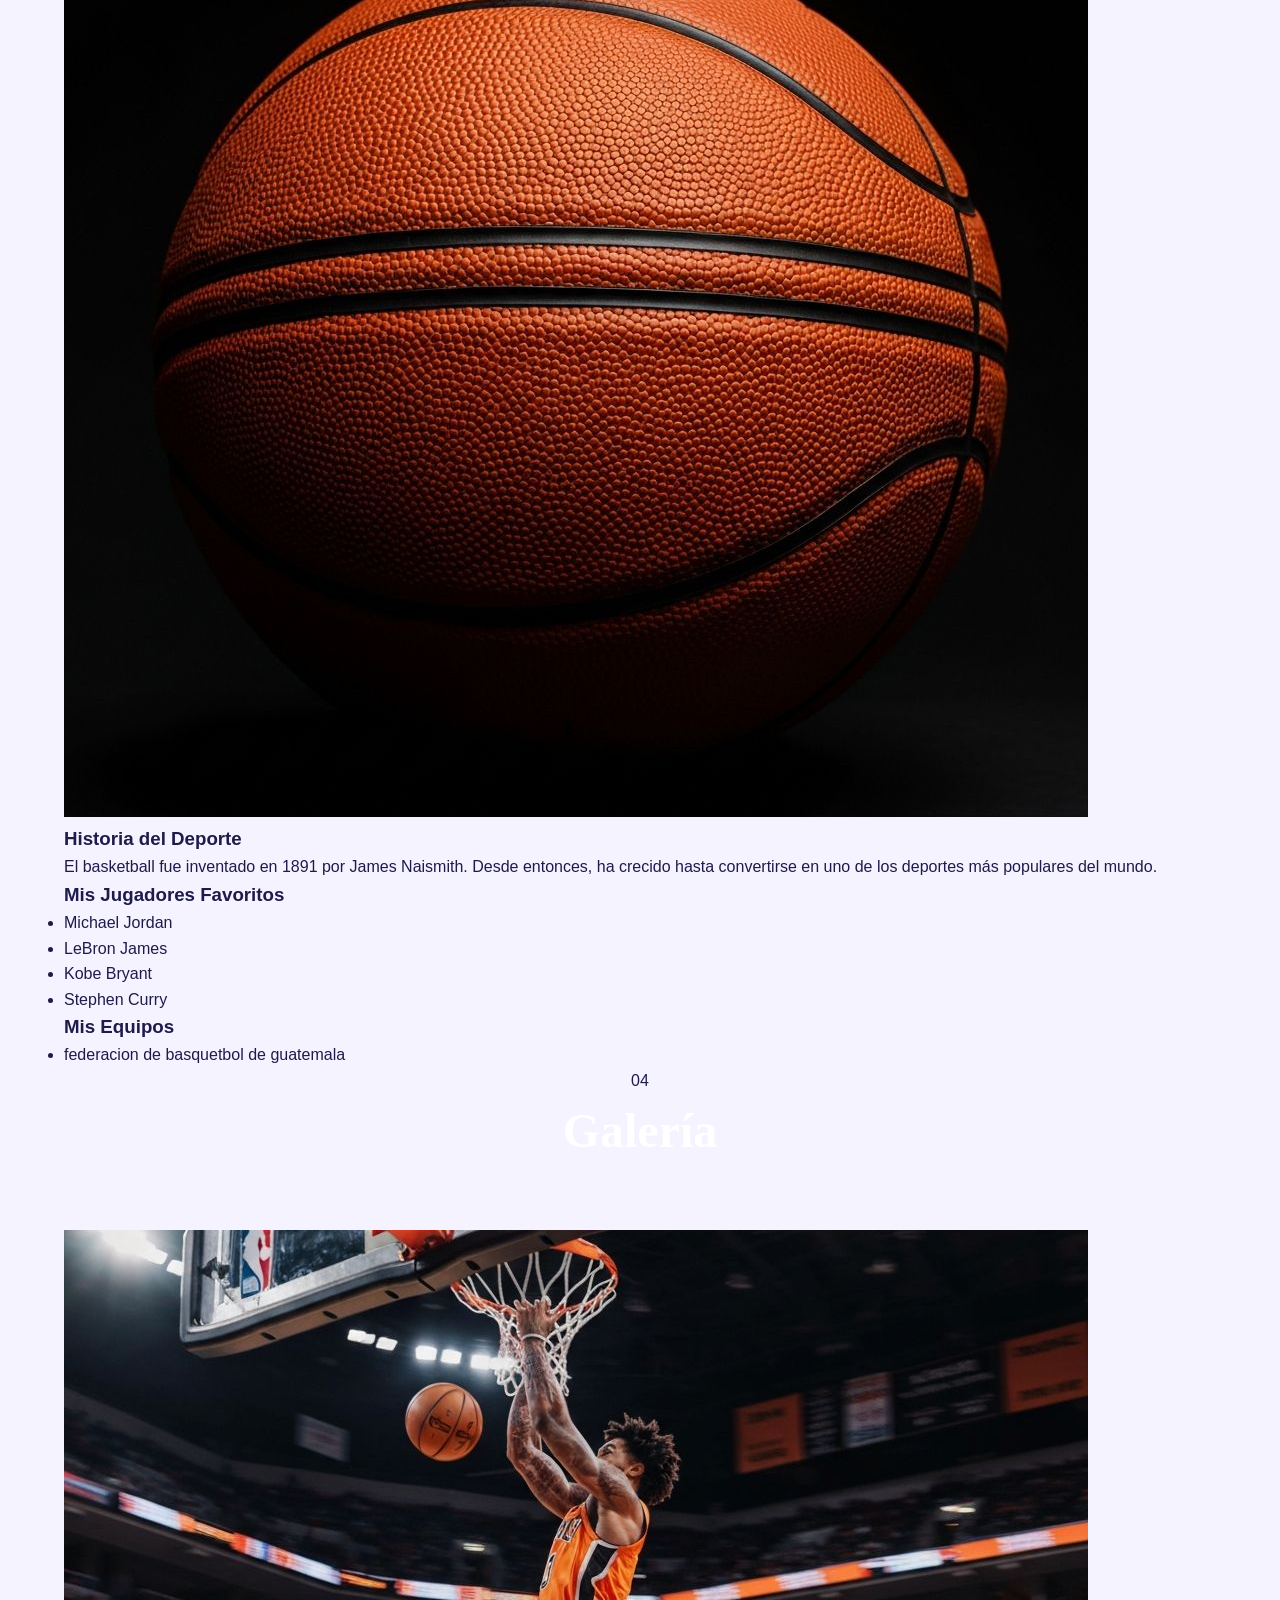
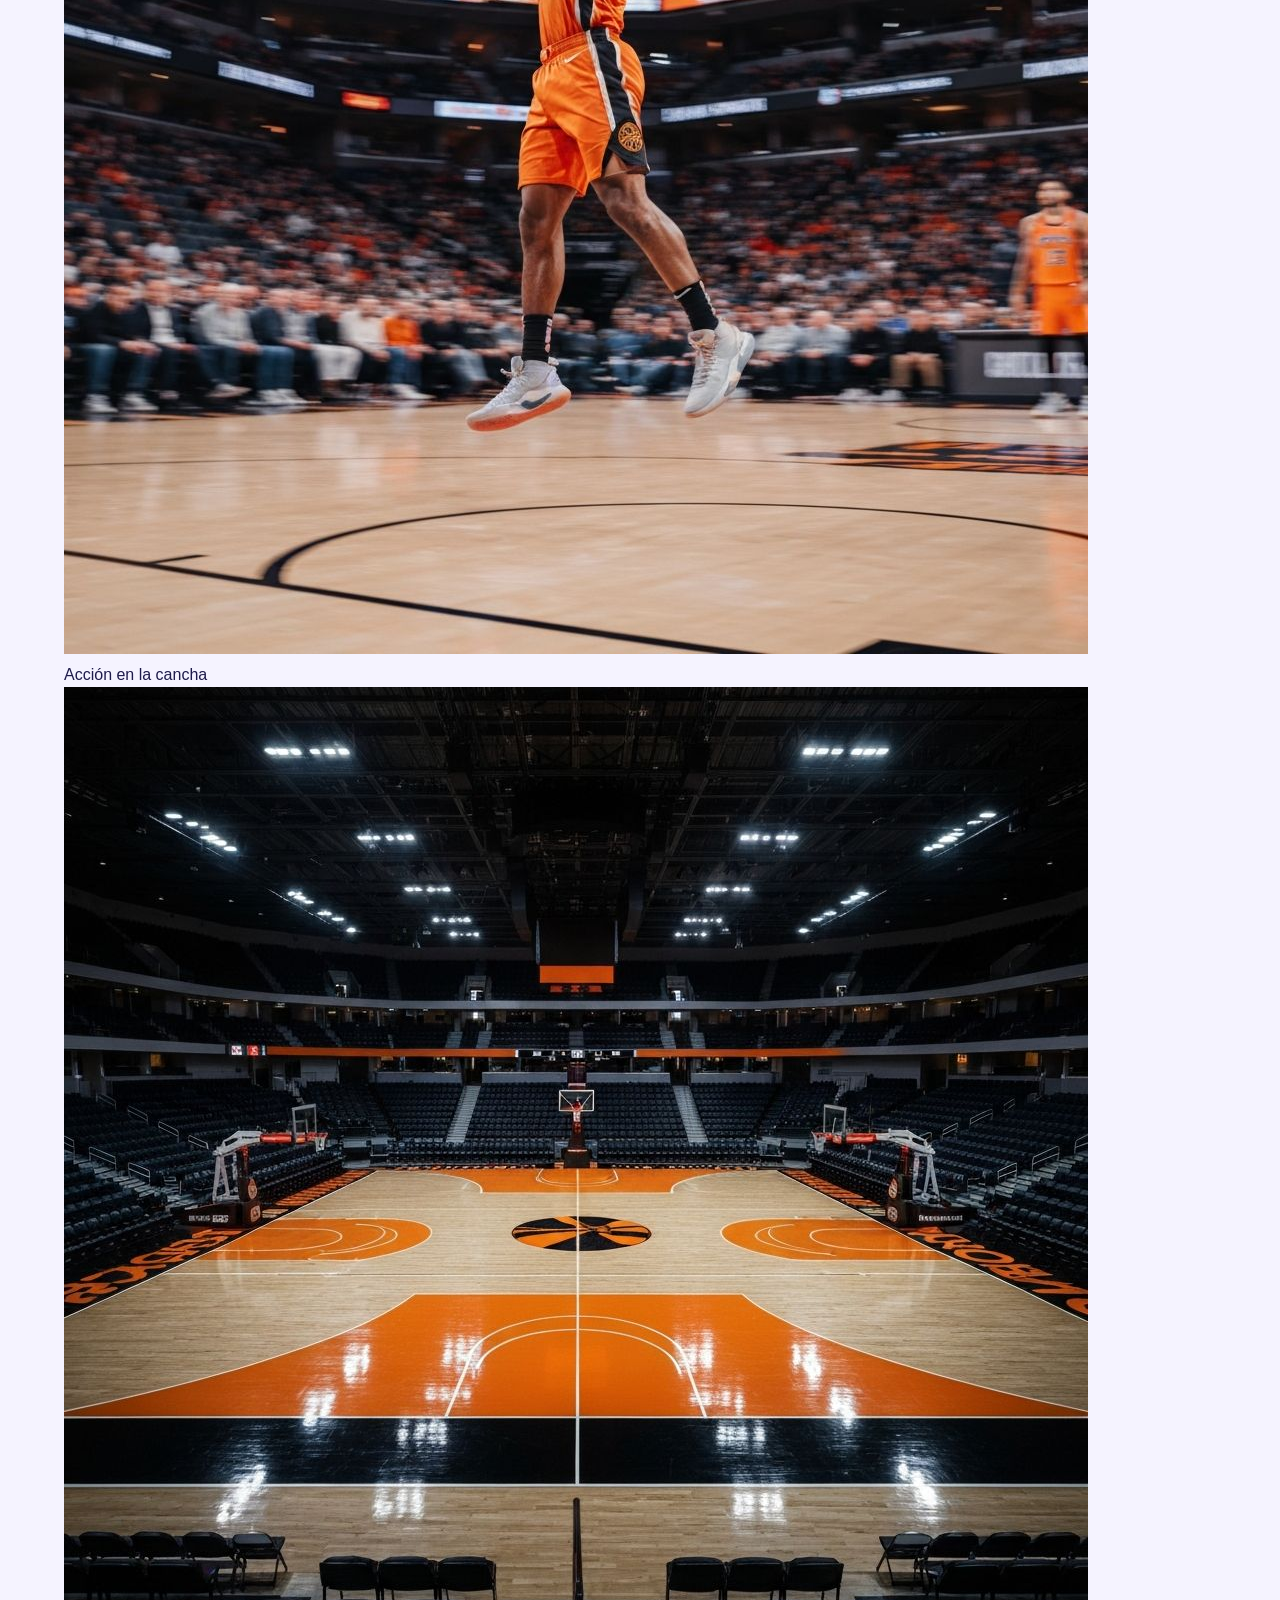
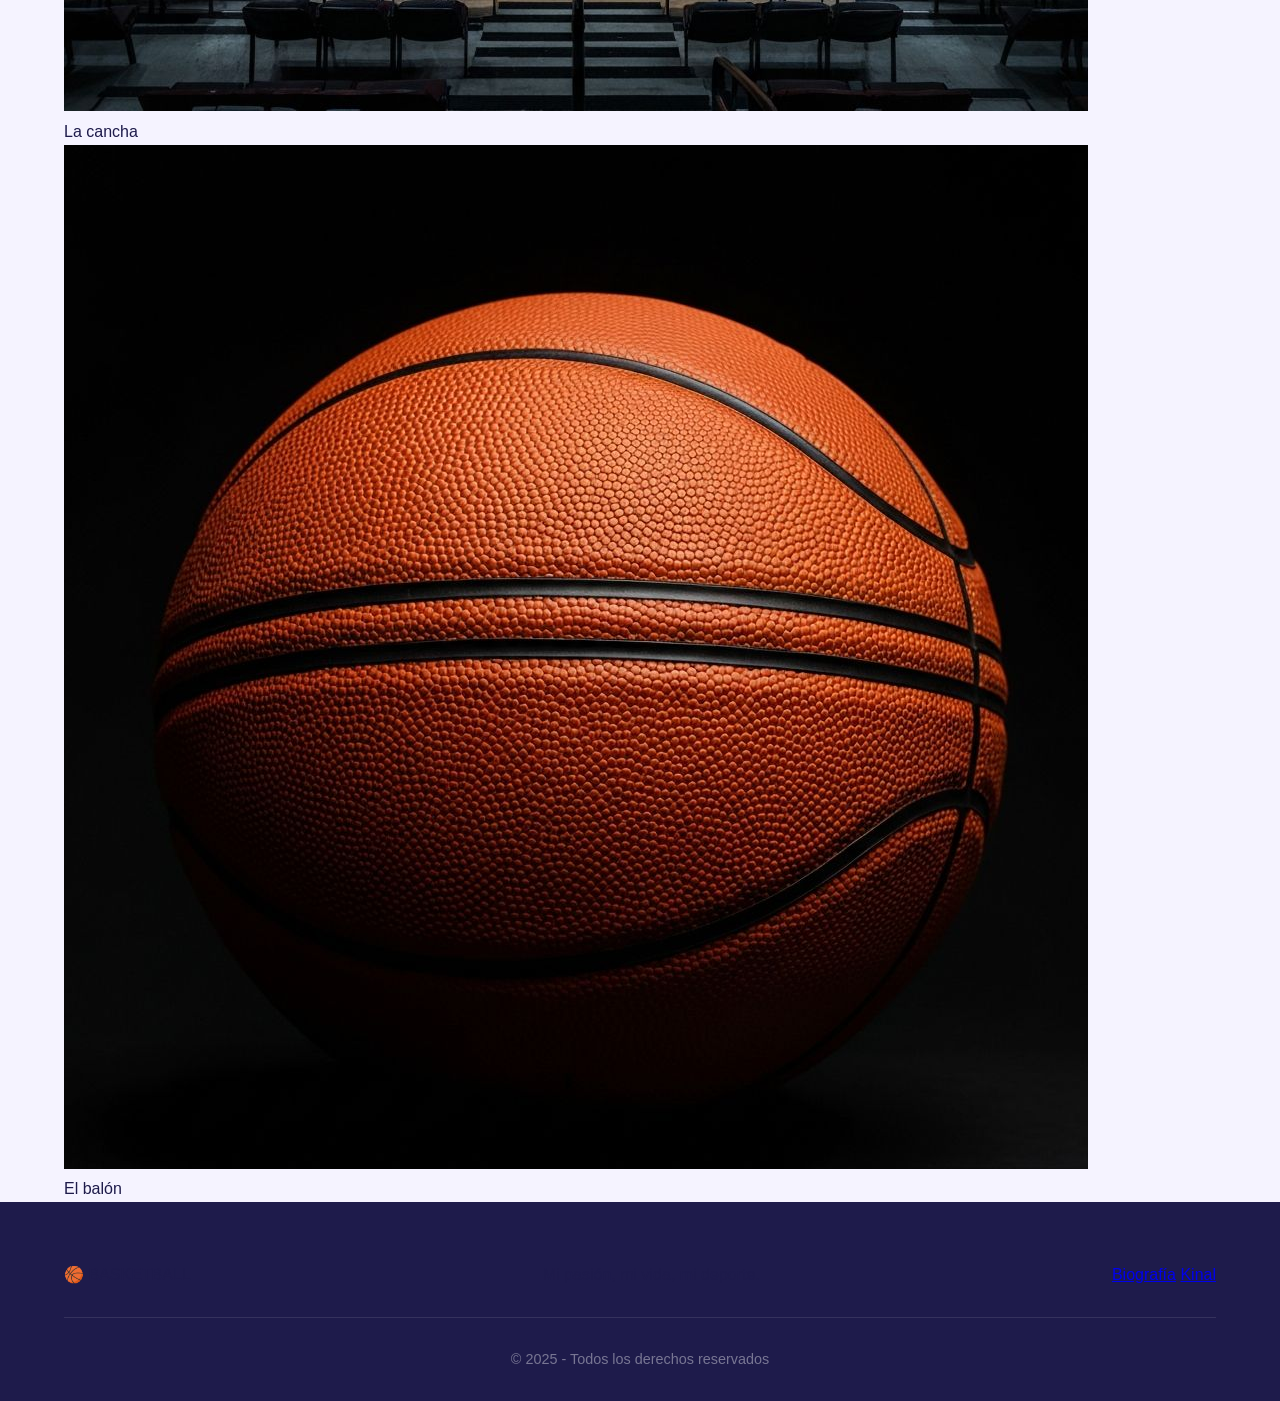
==== commit 56b9957b: "se corrigio un link en el index" ====
--- a/html/index.html
+++ b/html/index.html
@@ -205,8 +205,8 @@
                 </div>
                 <p class="footer-text">Mi pasión, mi vida, mi deporte.</p>
                 <div class="footer-links">
-                    <a href="html/biografia.html">Biografía</a>
-                    <a href="html/kinal.html">Kinal</a>
+                    <a href="../html/segunda.html">Biografía</a>
+                    <a href="../html/kinal.html">Kinal</a>
                 </div>
             </div>
             <div class="footer-bottom">
--- a/css/index.css
+++ b/css/index.css
@@ -1,19 +1,24 @@
 :root {
-    --primary-color: #FF6B35;
-    --primary-dark: #E55A2B;
-    --secondary-color: #1A1A2E;
-    --accent-color: #FFD700;
+    --primary-color: #7C3AED;
+    --primary-light: #A78BFA;
+    --primary-dark: #5B21B6;
+    --secondary-color: #1E1B4B;
+    --accent-color: #C4B5FD;
     --text-light: #FFFFFF;
-    --text-dark: #1A1A2E;
-    --bg-dark: #0F0F1A;
-    --bg-light: #F5F5F5;
-    --gradient-primary: linear-gradient(135deg, #FF6B35 0%, #FFD700 100%);
-    --gradient-dark: linear-gradient(135deg, #1A1A2E 0%, #16213E 100%);
-    --shadow-card: 0 10px 40px rgba(0, 0, 0, 0.2);
-    --shadow-hover: 0 20px 60px rgba(255, 107, 53, 0.3);
+    --text-dark: #1E1B4B;
+    --text-muted: #6B7280;
+    --bg-light: #F5F3FF;
+    --bg-white: #FFFFFF;
+    --bg-dark: #1E1B4B;
+    --gradient-primary: linear-gradient(135deg, #7C3AED 0%, #A78BFA 100%);
+    --gradient-dark: linear-gradient(135deg, #1E1B4B 0%, #312E81 100%);
+    --gradient-soft: linear-gradient(135deg, #EDE9FE 0%, #DDD6FE 100%);
+    --shadow-sm: 0 4px 20px rgba(124, 58, 237, 0.1);
+    --shadow-md: 0 10px 40px rgba(124, 58, 237, 0.15);
+    --shadow-lg: 0 20px 60px rgba(124, 58, 237, 0.2);
     --transition-fast: 0.3s ease;
     --transition-medium: 0.5s ease;
-    --transition-slow: 0.8s ease;
+    --border-radius: 16px;
 }
 
 * {
@@ -27,17 +32,17 @@
 }
 
 body {
-    font-family: 'Montserrat', sans-serif;
+    font-family: 'Inter', sans-serif;
     background-color: var(--bg-light);
     color: var(--text-dark);
+    line-height: 1.6;
     overflow-x: hidden;
-    line-height: 1.6;
 }
 
 .container {
     max-width: 1200px;
     margin: 0 auto;
-    padding: 0 20px;
+    padding: 0 24px;
 }
 
 /* ========================================
@@ -49,50 +54,67 @@
     left: 0;
     right: 0;
     z-index: 1000;
+    padding: 16px 0;
+    background: rgba(255, 255, 255, 0.9);
+    backdrop-filter: blur(20px);
+    border-bottom: 1px solid rgba(124, 58, 237, 0.1);
+    transition: var(--transition-fast);
+}
+
+.navbar.scrolled {
+    box-shadow: var(--shadow-sm);
+}
+
+.nav-container {
+    max-width: 1200px;
+    margin: 0 auto;
+    padding: 0 24px;
     display: flex;
     justify-content: space-between;
     align-items: center;
-    padding: 20px 50px;
-    background: rgba(26, 26, 46, 0.95);
-    backdrop-filter: blur(10px);
-    transition: var(--transition-fast);
-}
-
-.navbar.scrolled {
-    padding: 15px 50px;
-    box-shadow: 0 5px 30px rgba(0, 0, 0, 0.3);
 }
 
 .nav-logo {
     display: flex;
     align-items: center;
-    gap: 10px;
-    font-family: 'Bebas Neue', cursive;
-    font-size: 1.8rem;
-    color: var(--text-light);
+    gap: 12px;
     text-decoration: none;
 }
 
-.logo-icon {
-    font-size: 2rem;
-    animation: bounce 2s infinite;
+.logo-initial {
+    width: 40px;
+    height: 40px;
+    display: flex;
+    align-items: center;
+    justify-content: center;
+    background: var(--gradient-primary);
+    color: white;
+    font-family: 'Playfair Display', serif;
+    font-weight: 700;
+    font-size: 1.2rem;
+    border-radius: 12px;
+}
+
+.logo-text {
+    font-family: 'Playfair Display', serif;
+    font-weight: 600;
+    font-size: 1.1rem;
+    color: var(--text-dark);
 }
 
 .nav-links {
     display: flex;
     list-style: none;
-    gap: 40px;
+    gap: 32px;
 }
 
 .nav-link {
-    color: var(--text-light);
+    color: var(--text-muted);
     text-decoration: none;
-    font-weight: 600;
+    font-weight: 500;
     font-size: 0.9rem;
-    text-transform: uppercase;
-    letter-spacing: 1px;
     position: relative;
-    padding: 5px 0;
+    padding: 8px 0;
     transition: var(--transition-fast);
 }
 
@@ -104,7 +126,13 @@
     width: 0;
     height: 2px;
     background: var(--gradient-primary);
-    transition: var(--transition-fast);
+    border-radius: 2px;
+    transition: var(--transition-fast);
+}
+
+.nav-link:hover,
+.nav-link.active {
+    color: var(--primary-color);
 }
 
 .nav-link:hover::after,
@@ -112,25 +140,21 @@
     width: 100%;
 }
 
-.nav-link:hover {
-    color: var(--primary-color);
-}
-
 .menu-toggle {
     display: none;
     flex-direction: column;
-    gap: 5px;
+    gap: 6px;
     background: none;
     border: none;
     cursor: pointer;
-    padding: 5px;
+    padding: 8px;
 }
 
 .menu-toggle span {
-    width: 25px;
-    height: 3px;
-    background: var(--text-light);
-    border-radius: 3px;
+    width: 24px;
+    height: 2px;
+    background: var(--text-dark);
+    border-radius: 2px;
     transition: var(--transition-fast);
 }
 
@@ -138,101 +162,226 @@
    HERO SECTION
 ======================================== */
 .hero {
+    min-height: 100vh;
+    display: flex;
+    align-items: center;
     position: relative;
-    height: 100vh;
-    min-height: 600px;
-    display: flex;
-    align-items: center;
-    justify-content: center;
-    background: url('../images/hero-basketball.jpg') center/cover no-repeat;
+    padding: 120px 24px 80px;
     overflow: hidden;
 }
 
-.hero-overlay {
+.hero-background {
     position: absolute;
     inset: 0;
-    background: linear-gradient(135deg, rgba(26, 26, 46, 0.9) 0%, rgba(15, 15, 26, 0.7) 100%);
+    overflow: hidden;
+}
+
+.gradient-blob {
+    position: absolute;
+    border-radius: 50%;
+    filter: blur(80px);
+    opacity: 0.6;
+    animation: blobFloat 20s ease-in-out infinite;
+}
+
+.blob-1 {
+    width: 500px;
+    height: 500px;
+    background: var(--primary-light);
+    top: -10%;
+    right: -10%;
+    animation-delay: 0s;
+}
+
+.blob-2 {
+    width: 400px;
+    height: 400px;
+    background: var(--accent-color);
+    bottom: 10%;
+    left: -5%;
+    animation-delay: -5s;
+}
+
+.blob-3 {
+    width: 300px;
+    height: 300px;
+    background: var(--primary-color);
+    top: 50%;
+    right: 30%;
+    animation-delay: -10s;
+}
+
+@keyframes blobFloat {
+    0%, 100% {
+        transform: translate(0, 0) scale(1);
+    }
+    25% {
+        transform: translate(30px, -30px) scale(1.05);
+    }
+    50% {
+        transform: translate(-20px, 20px) scale(0.95);
+    }
+    75% {
+        transform: translate(20px, 10px) scale(1.02);
+    }
 }
 
 .hero-content {
+    max-width: 1200px;
+    margin: 0 auto;
+    display: grid;
+    grid-template-columns: 1fr 1fr;
+    gap: 80px;
+    align-items: center;
     position: relative;
-    z-index: 2;
-    text-align: center;
-    padding: 0 20px;
+    z-index: 1;
+}
+
+.hero-greeting {
+    display: block;
+    color: var(--primary-color);
+    font-weight: 500;
+    font-size: 1.1rem;
+    margin-bottom: 12px;
+    letter-spacing: 1px;
+}
+
+.hero-name {
+    font-family: 'Playfair Display', serif;
+    font-size: clamp(2.5rem, 5vw, 4rem);
+    font-weight: 700;
+    color: var(--text-dark);
+    margin-bottom: 8px;
+    line-height: 1.2;
 }
 
 .hero-title {
-    font-family: 'Bebas Neue', cursive;
-    font-size: clamp(3rem, 10vw, 8rem);
-    line-height: 1;
-    margin-bottom: 20px;
-}
-
-.title-line {
-    display: block;
-    color: var(--text-light);
-    text-shadow: 2px 2px 4px rgba(0, 0, 0, 0.3);
-}
-
-.title-accent {
-    display: block;
+    font-size: 1.3rem;
+    color: var(--primary-dark);
+    margin-bottom: 24px;
+    font-weight: 500;
+}
+
+.hero-description {
+    color: var(--text-muted);
+    font-size: 1.1rem;
+    line-height: 1.8;
+    margin-bottom: 32px;
+    max-width: 480px;
+}
+
+.hero-buttons {
+    display: flex;
+    gap: 16px;
+    flex-wrap: wrap;
+}
+
+.btn {
+    display: inline-flex;
+    align-items: center;
+    gap: 8px;
+    padding: 14px 28px;
+    border-radius: 12px;
+    font-weight: 600;
+    font-size: 0.95rem;
+    text-decoration: none;
+    transition: var(--transition-fast);
+    cursor: pointer;
+    border: none;
+}
+
+.btn-primary {
     background: var(--gradient-primary);
-    -webkit-background-clip: text;
-    -webkit-text-fill-color: transparent;
-    background-clip: text;
-    filter: drop-shadow(2px 2px 4px rgba(255, 107, 53, 0.3));
-}
-
-.hero-subtitle {
-    font-size: clamp(1rem, 2vw, 1.3rem);
-    color: rgba(255, 255, 255, 0.8);
-    max-width: 600px;
-    margin: 0 auto 40px;
-}
-
-.hero-btn {
-    display: inline-flex;
-    align-items: center;
-    gap: 10px;
-    padding: 15px 35px;
-    background: var(--gradient-primary);
-    color: var(--text-light);
-    text-decoration: none;
-    font-weight: 700;
-    text-transform: uppercase;
-    letter-spacing: 2px;
-    border-radius: 50px;
-    transition: var(--transition-fast);
-    box-shadow: 0 10px 30px rgba(255, 107, 53, 0.4);
-}
-
-.hero-btn:hover {
-    transform: translateY(-5px);
-    box-shadow: 0 15px 40px rgba(255, 107, 53, 0.5);
-}
-
-.hero-ball {
-    position: absolute;
-    width: 150px;
-    height: 150px;
-    background: radial-gradient(circle at 30% 30%, #FF8C42, #FF6B35, #E55A2B);
-    border-radius: 50%;
-    bottom: 10%;
-    right: 10%;
-    animation: float 6s ease-in-out infinite;
-    box-shadow: inset -10px -10px 30px rgba(0, 0, 0, 0.3),
-                0 20px 40px rgba(255, 107, 53, 0.3);
-}
-
-.hero-ball::before {
-    content: '';
+    color: white;
+    box-shadow: var(--shadow-md);
+}
+
+.btn-primary:hover {
+    transform: translateY(-3px);
+    box-shadow: var(--shadow-lg);
+}
+
+.btn-outline {
+    background: transparent;
+    color: var(--primary-color);
+    border: 2px solid var(--primary-color);
+}
+
+.btn-outline:hover {
+    background: var(--primary-color);
+    color: white;
+}
+
+.btn-full {
+    width: 100%;
+    justify-content: center;
+}
+
+.btn svg {
+    width: 18px;
+    height: 18px;
+}
+
+.hero-image {
+    display: flex;
+    justify-content: center;
+}
+
+.image-frame {
+    position: relative;
+    width: 350px;
+    height: 400px;
+}
+
+.image-placeholder {
+    width: 100%;
+    height: 100%;
+    background: var(--gradient-soft);
+    border-radius: 24px;
+    display: flex;
+    align-items: center;
+    justify-content: center;
+    color: var(--primary-color);
+    font-weight: 600;
+    font-size: 1.2rem;
+    border: 2px dashed var(--primary-light);
+}
+
+.frame-decoration {
     position: absolute;
     width: 100%;
     height: 100%;
-    border-radius: 50%;
-    background: 
-        linear-gradient(90deg, transparent 48%, #1A1A2E 48%, #1A1A2E 52%, transparent 52%),
-        linear-gradient(0deg, transparent 48%, #1A1A2E 48%, #1A1A2E 52%, transparent 52%);
+    border: 3px solid var(--primary-color);
+    border-radius: 24px;
+    top: 20px;
+    left: 20px;
+    z-index: -1;
+}
+
+.scroll-indicator {
+    position: absolute;
+    bottom: 40px;
+    left: 50%;
+    transform: translateX(-50%);
+    display: flex;
+    flex-direction: column;
+    align-items: center;
+    gap: 8px;
+    color: var(--text-muted);
+    font-size: 0.85rem;
+    animation: scrollBounce 2s ease-in-out infinite;
+}
+
+.scroll-line {
+    width: 2px;
+    height: 40px;
+    background: linear-gradient(to bottom, var(--primary-color), transparent);
+    border-radius: 2px;
+}
+
+@keyframes scrollBounce {
+    0%, 100% { transform: translateX(-50%) translateY(0); }
+    50% { transform: translateX(-50%) translateY(10px); }
 }
 
 /* ========================================
@@ -244,477 +393,646 @@
 }
 
 .section-header.light .section-title,
-.section-header.light .section-number {
+.section-header.light .section-label {
     color: var(--text-light);
 }
 
-.section-number {
-    font-family: 'Bebas Neue', cursive;
-    font-size: 1.2rem;
+.section-label {
+    display: inline-block;
     color: var(--primary-color);
-    letter-spacing: 3px;
-    display: block;
-    margin-bottom: 10px;
+    font-weight: 600;
+    font-size: 0.9rem;
+    text-transform: uppercase;
+    letter-spacing: 2px;
+    margin-bottom: 12px;
 }
 
 .section-title {
-    font-family: 'Bebas Neue', cursive;
-    font-size: clamp(2.5rem, 5vw, 4rem);
+    font-family: 'Playfair Display', serif;
+    font-size: clamp(2rem, 4vw, 3rem);
+    font-weight: 700;
     color: var(--text-dark);
-    position: relative;
-    display: inline-block;
-}
-
-.section-title::after {
-    content: '';
-    position: absolute;
-    bottom: -10px;
-    left: 50%;
-    transform: translateX(-50%);
-    width: 80px;
-    height: 4px;
-    background: var(--gradient-primary);
-    border-radius: 2px;
 }
 
 /* ========================================
-   PASSION SECTION
+   ABOUT SECTION
 ======================================== */
-.passion-section {
-    padding: 120px 0;
-    background: var(--bg-light);
-}
-
-.passion-grid {
+.about-section {
+    padding: 100px 0;
+    background: var(--bg-white);
+}
+
+.about-content {
     display: grid;
-    grid-template-columns: repeat(auto-fit, minmax(280px, 1fr));
+    grid-template-columns: 2fr 1fr;
     gap: 30px;
 }
 
-.passion-card {
-    background: white;
-    padding: 40px 30px;
-    border-radius: 20px;
+.about-card {
+    background: var(--bg-white);
+    border-radius: var(--border-radius);
+    padding: 32px;
+    box-shadow: var(--shadow-sm);
+    border: 1px solid rgba(124, 58, 237, 0.1);
+    transition: var(--transition-fast);
+}
+
+.about-card:hover {
+    box-shadow: var(--shadow-md);
+    transform: translateY(-5px);
+}
+
+.main-card {
+    grid-row: span 2;
+}
+
+.card-header {
+    display: flex;
+    align-items: center;
+    gap: 16px;
+    margin-bottom: 24px;
+}
+
+.card-icon {
+    width: 56px;
+    height: 56px;
+    display: flex;
+    align-items: center;
+    justify-content: center;
+    background: var(--gradient-soft);
+    border-radius: 14px;
+}
+
+.card-icon svg {
+    width: 28px;
+    height: 28px;
+    stroke: var(--primary-color);
+}
+
+.card-icon.small {
+    width: 48px;
+    height: 48px;
+    margin-bottom: 16px;
+}
+
+.card-icon.small svg {
+    width: 24px;
+    height: 24px;
+}
+
+.about-card h3 {
+    font-family: 'Playfair Display', serif;
+    font-size: 1.5rem;
+    color: var(--text-dark);
+}
+
+.about-card h4 {
+    font-size: 1.1rem;
+    color: var(--text-dark);
+    margin-bottom: 8px;
+}
+
+.about-card p {
+    color: var(--text-muted);
+    line-height: 1.8;
+    margin-bottom: 16px;
+}
+
+.about-grid {
+    display: flex;
+    flex-direction: column;
+    gap: 20px;
+}
+
+.small-card {
     text-align: center;
-    box-shadow: var(--shadow-card);
-    transition: var(--transition-medium);
-    position: relative;
-    overflow: hidden;
-}
-
-.passion-card::before {
-    content: '';
-    position: absolute;
-    top: 0;
-    left: 0;
-    width: 100%;
-    height: 5px;
-    background: var(--gradient-primary);
-    transform: scaleX(0);
-    transition: var(--transition-fast);
-}
-
-.passion-card:hover {
-    transform: translateY(-10px);
-    box-shadow: var(--shadow-hover);
-}
-
-.passion-card:hover::before {
-    transform: scaleX(1);
-}
-
-.card-icon {
-    width: 80px;
-    height: 80px;
-    margin: 0 auto 25px;
-    display: flex;
-    align-items: center;
-    justify-content: center;
-    background: var(--gradient-primary);
-    border-radius: 50%;
-    transition: var(--transition-fast);
-}
-
-.card-icon svg {
-    width: 40px;
-    height: 40px;
-    stroke: white;
-}
-
-.passion-card:hover .card-icon {
-    transform: rotate(360deg) scale(1.1);
-}
-
-.passion-card h3 {
-    font-family: 'Bebas Neue', cursive;
-    font-size: 1.8rem;
-    color: var(--text-dark);
-    margin-bottom: 15px;
-}
-
-.passion-card p {
-    color: #666;
-    line-height: 1.7;
 }
 
 /* ========================================
-   TIME SECTION
+   EXPECTATIONS SECTION
 ======================================== */
-.time-section {
-    padding: 120px 0;
+.expectations-section {
+    padding: 100px 0;
     background: var(--gradient-dark);
-    position: relative;
-}
-
-.time-content {
+}
+
+.expectations-grid {
     display: grid;
-    grid-template-columns: 1fr 1fr;
-    gap: 60px;
-    align-items: center;
-}
-
-.time-image {
-    position: relative;
-    border-radius: 20px;
-    overflow: hidden;
-    box-shadow: var(--shadow-card);
-}
-
-.time-image img {
-    width: 100%;
-    height: 400px;
-    object-fit: cover;
-    transition: var(--transition-medium);
-}
-
-.time-image:hover img {
-    transform: scale(1.05);
-}
-
-.image-overlay {
-    position: absolute;
-    inset: 0;
-    background: linear-gradient(45deg, rgba(255, 107, 53, 0.3), transparent);
-    pointer-events: none;
-}
-
-.time-info {
-    display: grid;
+    grid-template-columns: repeat(2, 1fr);
     gap: 30px;
 }
 
-.time-stat {
-    text-align: center;
-    padding: 20px;
+.expectation-card {
     background: rgba(255, 255, 255, 0.05);
-    border-radius: 15px;
+    border-radius: var(--border-radius);
+    padding: 32px;
     border: 1px solid rgba(255, 255, 255, 0.1);
     transition: var(--transition-fast);
 }
 
-.time-stat:hover {
-    background: rgba(255, 107, 53, 0.1);
-    border-color: var(--primary-color);
-    transform: scale(1.02);
-}
-
-.stat-number {
-    font-family: 'Bebas Neue', cursive;
-    font-size: 4rem;
+.expectation-card:hover {
+    background: rgba(255, 255, 255, 0.1);
+    transform: translateY(-5px);
+}
+
+.expectation-card.large {
+    grid-column: span 2;
+}
+
+.card-number {
+    font-family: 'Playfair Display', serif;
+    font-size: 3rem;
+    font-weight: 700;
     background: var(--gradient-primary);
     -webkit-background-clip: text;
     -webkit-text-fill-color: transparent;
     background-clip: text;
-    display: block;
-}
-
-.stat-label {
+    margin-bottom: 16px;
+}
+
+.expectation-card h3 {
+    font-family: 'Playfair Display', serif;
+    font-size: 1.4rem;
+    color: var(--text-light);
+    margin-bottom: 20px;
+}
+
+.expectation-card p {
+    color: rgba(255, 255, 255, 0.7);
+    line-height: 1.8;
+}
+
+.expectation-list {
+    list-style: none;
+}
+
+.expectation-list li {
+    color: rgba(255, 255, 255, 0.7);
+    padding: 12px 0;
+    border-bottom: 1px solid rgba(255, 255, 255, 0.1);
+    position: relative;
+    padding-left: 24px;
+}
+
+.expectation-list li::before {
+    content: '';
+    position: absolute;
+    left: 0;
+    top: 50%;
+    transform: translateY(-50%);
+    width: 8px;
+    height: 8px;
+    background: var(--primary-light);
+    border-radius: 50%;
+}
+
+.time-chart {
+    display: flex;
+    flex-direction: column;
+    gap: 20px;
+}
+
+.time-bar {
+    display: flex;
+    align-items: center;
+    gap: 16px;
+}
+
+.bar-label {
+    width: 80px;
     color: rgba(255, 255, 255, 0.7);
     font-size: 0.9rem;
-    text-transform: uppercase;
-    letter-spacing: 2px;
-}
-
-.time-description {
-    color: rgba(255, 255, 255, 0.8);
-    line-height: 1.8;
-    padding: 20px;
-    background: rgba(255, 255, 255, 0.05);
-    border-radius: 15px;
-    border-left: 4px solid var(--primary-color);
+}
+
+.bar-fill {
+    flex: 1;
+    height: 8px;
+    background: rgba(255, 255, 255, 0.1);
+    border-radius: 4px;
+    position: relative;
+    overflow: hidden;
+}
+
+.bar-fill::after {
+    content: '';
+    position: absolute;
+    left: 0;
+    top: 0;
+    height: 100%;
+    width: var(--width);
+    background: var(--gradient-primary);
+    border-radius: 4px;
+    animation: barGrow 1.5s ease forwards;
+}
+
+@keyframes barGrow {
+    from { width: 0; }
+    to { width: var(--width); }
+}
+
+.bar-value {
+    color: var(--primary-light);
+    font-size: 0.85rem;
+    min-width: 100px;
+    text-align: right;
+}
+
+.vision-tags {
+    display: flex;
+    flex-wrap: wrap;
+    gap: 12px;
+    margin-top: 24px;
+}
+
+.tag {
+    padding: 8px 16px;
+    background: rgba(124, 58, 237, 0.3);
+    color: var(--primary-light);
+    border-radius: 20px;
+    font-size: 0.85rem;
+    font-weight: 500;
 }
 
 /* ========================================
-   INFO SECTION
+   SKILLS SECTION
 ======================================== */
-.info-section {
-    padding: 120px 0;
-    background: var(--bg-light);
-}
-
-.info-grid {
+.skills-section {
+    padding: 100px 0;
+    background: var(--bg-white);
+}
+
+.skills-content {
     display: grid;
-    grid-template-columns: 2fr 1fr 1fr;
-    gap: 30px;
-}
-
-.info-card {
-    background: white;
-    border-radius: 20px;
-    overflow: hidden;
-    box-shadow: var(--shadow-card);
-    transition: var(--transition-fast);
-    padding: 30px;
-}
-
-.info-card:hover {
-    transform: translateY(-5px);
-    box-shadow: var(--shadow-hover);
-}
-
-.info-card.large {
-    padding: 0;
-    grid-row: span 2;
-}
-
-.info-card.large img {
-    width: 100%;
-    height: 250px;
-    object-fit: cover;
-}
-
-.info-card-content {
-    padding: 30px;
-}
-
-.info-card h3 {
-    font-family: 'Bebas Neue', cursive;
+    grid-template-columns: 1fr 1fr;
+    gap: 60px;
+}
+
+.skills-category h3 {
+    font-family: 'Playfair Display', serif;
     font-size: 1.5rem;
     color: var(--text-dark);
-    margin-bottom: 15px;
-}
-
-.info-card p {
-    color: #666;
-    line-height: 1.7;
-}
-
-.player-list,
-.team-list {
-    list-style: none;
-}
-
-.player-list li,
-.team-list li {
-    padding: 12px 0;
-    border-bottom: 1px solid #eee;
-    color: #555;
-    transition: var(--transition-fast);
+    margin-bottom: 32px;
     position: relative;
-    padding-left: 20px;
-}
-
-.player-list li::before,
-.team-list li::before {
-    content: '🏀';
+    padding-bottom: 12px;
+}
+
+.skills-category h3::after {
+    content: '';
     position: absolute;
+    bottom: 0;
     left: 0;
-    font-size: 0.8rem;
-}
-
-.player-list li:hover,
-.team-list li:hover {
-    color: var(--primary-color);
-    padding-left: 25px;
+    width: 50px;
+    height: 3px;
+    background: var(--gradient-primary);
+    border-radius: 2px;
+}
+
+.skills-grid {
+    display: grid;
+    grid-template-columns: repeat(2, 1fr);
+    gap: 20px;
+}
+
+.skill-item {
+    background: var(--bg-light);
+    padding: 24px;
+    border-radius: var(--border-radius);
+    text-align: center;
+    transition: var(--transition-fast);
+}
+
+.skill-item:hover {
+    background: var(--gradient-soft);
+    transform: translateY(-5px);
+}
+
+.skill-icon {
+    width: 56px;
+    height: 56px;
+    margin: 0 auto 16px;
+    display: flex;
+    align-items: center;
+    justify-content: center;
+    background: var(--bg-white);
+    border-radius: 14px;
+    box-shadow: var(--shadow-sm);
+}
+
+.skill-icon svg {
+    width: 28px;
+    height: 28px;
+    stroke: var(--primary-color);
+}
+
+.skill-item span {
+    display: block;
+    font-weight: 600;
+    color: var(--text-dark);
+    margin-bottom: 12px;
+}
+
+.skill-level {
+    height: 6px;
+    background: rgba(124, 58, 237, 0.2);
+    border-radius: 3px;
+    overflow: hidden;
+}
+
+.level-fill {
+    height: 100%;
+    width: var(--level);
+    background: var(--gradient-primary);
+    border-radius: 3px;
+    animation: levelGrow 1.5s ease forwards;
+}
+
+@keyframes levelGrow {
+    from { width: 0; }
+    to { width: var(--level); }
+}
+
+.soft-skills {
+    display: flex;
+    flex-direction: column;
+    gap: 24px;
+}
+
+.soft-skill {
+    display: flex;
+    justify-content: space-between;
+    align-items: center;
+    padding: 16px 24px;
+    background: var(--bg-light);
+    border-radius: 12px;
+    transition: var(--transition-fast);
+}
+
+.soft-skill:hover {
+    background: var(--gradient-soft);
+}
+
+.soft-skill-name {
+    font-weight: 500;
+    color: var(--text-dark);
+}
+
+.soft-skill-dots {
+    display: flex;
+    gap: 8px;
+}
+
+.dot {
+    width: 12px;
+    height: 12px;
+    border-radius: 50%;
+    background: rgba(124, 58, 237, 0.2);
+    transition: var(--transition-fast);
+}
+
+.dot.filled {
+    background: var(--primary-color);
 }
 
 /* ========================================
-   GALLERY SECTION
+   ADDITIONAL SECTION
 ======================================== */
-.gallery-section {
-    padding: 120px 0;
+.additional-section {
+    padding: 100px 0;
     background: var(--gradient-dark);
 }
 
-.gallery-grid {
+.additional-grid {
     display: grid;
     grid-template-columns: repeat(3, 1fr);
     gap: 30px;
 }
 
-.gallery-item {
-    position: relative;
-    border-radius: 20px;
-    overflow: hidden;
-    aspect-ratio: 4/3;
-    cursor: pointer;
-}
-
-.gallery-item img {
-    width: 100%;
-    height: 100%;
-    object-fit: cover;
-    transition: var(--transition-medium);
-}
-
-.gallery-overlay {
-    position: absolute;
-    inset: 0;
-    background: linear-gradient(to top, rgba(255, 107, 53, 0.9), transparent);
-    display: flex;
-    align-items: flex-end;
-    justify-content: center;
-    padding: 30px;
-    opacity: 0;
-    transition: var(--transition-fast);
-}
-
-.gallery-overlay span {
-    color: white;
-    font-weight: 700;
-    text-transform: uppercase;
-    letter-spacing: 2px;
-    transform: translateY(20px);
-    transition: var(--transition-fast);
-}
-
-.gallery-item:hover img {
-    transform: scale(1.1);
-}
-
-.gallery-item:hover .gallery-overlay {
-    opacity: 1;
-}
-
-.gallery-item:hover .gallery-overlay span {
-    transform: translateY(0);
+.additional-card {
+    background: rgba(255, 255, 255, 0.05);
+    border-radius: var(--border-radius);
+    padding: 32px;
+    border: 1px solid rgba(255, 255, 255, 0.1);
+    transition: var(--transition-fast);
+}
+
+.additional-card:hover {
+    background: rgba(255, 255, 255, 0.1);
+    transform: translateY(-5px);
+}
+
+.additional-card h3 {
+    font-family: 'Playfair Display', serif;
+    font-size: 1.3rem;
+    color: var(--text-light);
+    margin-bottom: 20px;
+}
+
+.additional-card ul {
+    list-style: none;
+}
+
+.additional-card li {
+    color: rgba(255, 255, 255, 0.7);
+    padding: 10px 0;
+    border-bottom: 1px solid rgba(255, 255, 255, 0.1);
+}
+
+.additional-card li:last-child {
+    border-bottom: none;
 }
 
 /* ========================================
    CONTACT SECTION
 ======================================== */
 .contact-section {
-    padding: 120px 0;
-    background: var(--bg-light);
+    padding: 100px 0;
+    background: var(--bg-white);
 }
 
 .contact-content {
-    max-width: 600px;
-    margin: 0 auto;
-    text-align: center;
-}
-
-.contact-text {
-    font-size: 1.2rem;
-    color: #666;
-    margin-bottom: 40px;
-}
-
-.contact-form {
+    display: grid;
+    grid-template-columns: 1fr 1fr;
+    gap: 60px;
+    align-items: start;
+}
+
+.contact-description {
+    color: var(--text-muted);
+    font-size: 1.1rem;
+    line-height: 1.8;
+    margin-bottom: 32px;
+}
+
+.contact-methods {
     display: flex;
     flex-direction: column;
     gap: 20px;
+}
+
+.contact-method {
+    display: flex;
+    align-items: center;
+    gap: 16px;
+    padding: 20px;
+    background: var(--bg-light);
+    border-radius: 12px;
+    transition: var(--transition-fast);
+}
+
+.contact-method:hover {
+    background: var(--gradient-soft);
+}
+
+.method-icon {
+    width: 48px;
+    height: 48px;
+    display: flex;
+    align-items: center;
+    justify-content: center;
+    background: var(--bg-white);
+    border-radius: 12px;
+    box-shadow: var(--shadow-sm);
+}
+
+.method-icon svg {
+    width: 24px;
+    height: 24px;
+    stroke: var(--primary-color);
+}
+
+.method-info {
+    display: flex;
+    flex-direction: column;
+}
+
+.method-label {
+    font-size: 0.85rem;
+    color: var(--text-muted);
+}
+
+.method-value {
+    font-weight: 600;
+    color: var(--text-dark);
+}
+
+.contact-form {
+    background: var(--bg-light);
+    padding: 40px;
+    border-radius: var(--border-radius);
+}
+
+.form-row {
+    display: grid;
+    grid-template-columns: 1fr 1fr;
+    gap: 20px;
+}
+
+.form-group {
+    margin-bottom: 20px;
+}
+
+.form-group label {
+    display: block;
+    font-weight: 500;
+    color: var(--text-dark);
+    margin-bottom: 8px;
+    font-size: 0.9rem;
 }
 
 .form-group input,
 .form-group textarea {
     width: 100%;
-    padding: 18px 25px;
-    border: 2px solid #eee;
-    border-radius: 15px;
-    font-family: 'Montserrat', sans-serif;
+    padding: 14px 18px;
+    border: 2px solid transparent;
+    border-radius: 12px;
+    font-family: 'Inter', sans-serif;
     font-size: 1rem;
-    transition: var(--transition-fast);
-    background: white;
+    background: var(--bg-white);
+    transition: var(--transition-fast);
 }
 
 .form-group input:focus,
 .form-group textarea:focus {
     outline: none;
     border-color: var(--primary-color);
-    box-shadow: 0 0 20px rgba(255, 107, 53, 0.2);
+    box-shadow: 0 0 0 4px rgba(124, 58, 237, 0.1);
 }
 
 .form-group textarea {
     resize: vertical;
     min-height: 120px;
-}
-
-.submit-btn {
-    display: inline-flex;
-    align-items: center;
-    justify-content: center;
-    gap: 10px;
-    padding: 18px 40px;
-    background: var(--gradient-primary);
-    color: white;
-    border: none;
-    border-radius: 50px;
-    font-family: 'Montserrat', sans-serif;
-    font-size: 1rem;
-    font-weight: 700;
-    text-transform: uppercase;
-    letter-spacing: 2px;
-    cursor: pointer;
-    transition: var(--transition-fast);
-    box-shadow: 0 10px 30px rgba(255, 107, 53, 0.4);
-}
-
-.submit-btn:hover {
-    transform: translateY(-3px);
-    box-shadow: 0 15px 40px rgba(255, 107, 53, 0.5);
 }
 
 /* ========================================
    FOOTER
 ======================================== */
 .footer {
-    background: var(--secondary-color);
+    background: var(--bg-dark);
     padding: 60px 0 30px;
 }
 
 .footer-content {
-    text-align: center;
+    display: flex;
+    justify-content: space-between;
+    align-items: center;
+    padding-bottom: 30px;
+    border-bottom: 1px solid rgba(255, 255, 255, 0.1);
     margin-bottom: 30px;
 }
 
-.footer-logo {
+.footer-brand {
+    display: flex;
+    align-items: center;
+    gap: 12px;
+    color: var(--text-light);
+    font-family: 'Playfair Display', serif;
+    font-size: 1.2rem;
+}
+
+.footer-nav {
+    display: flex;
+    gap: 32px;
+}
+
+.footer-nav a {
+    color: rgba(255, 255, 255, 0.6);
+    text-decoration: none;
+    transition: var(--transition-fast);
+}
+
+.footer-nav a:hover {
+    color: var(--primary-light);
+}
+
+.footer-social {
+    display: flex;
+    gap: 16px;
+}
+
+.social-link {
+    width: 40px;
+    height: 40px;
     display: flex;
     align-items: center;
     justify-content: center;
-    gap: 10px;
-    font-family: 'Bebas Neue', cursive;
-    font-size: 2rem;
+    background: rgba(255, 255, 255, 0.1);
+    border-radius: 10px;
     color: var(--text-light);
-    margin-bottom: 15px;
-}
-
-.footer-text {
-    color: rgba(255, 255, 255, 0.6);
-    margin-bottom: 20px;
-}
-
-.footer-links {
-    display: flex;
-    justify-content: center;
-    gap: 30px;
-}
-
-.footer-links a {
-    color: var(--primary-color);
-    text-decoration: none;
-    font-weight: 600;
-    transition: var(--transition-fast);
-}
-
-.footer-links a:hover {
-    color: var(--accent-color);
+    transition: var(--transition-fast);
+}
+
+.social-link:hover {
+    background: var(--primary-color);
+    transform: translateY(-3px);
+}
+
+.social-link svg {
+    width: 20px;
+    height: 20px;
 }
 
 .footer-bottom {
     text-align: center;
-    padding-top: 30px;
-    border-top: 1px solid rgba(255, 255, 255, 0.1);
 }
 
 .footer-bottom p {
@@ -725,31 +1043,45 @@
 /* ========================================
    ANIMACIONES
 ======================================== */
-@keyframes bounce {
-    0%, 20%, 50%, 80%, 100% {
-        transform: translateY(0);
-    }
-    40% {
-        transform: translateY(-10px);
-    }
-    60% {
-        transform: translateY(-5px);
-    }
-}
-
-@keyframes float {
-    0%, 100% {
-        transform: translateY(0) rotate(0deg);
-    }
-    50% {
-        transform: translateY(-30px) rotate(180deg);
-    }
+.animate-fade-in {
+    animation: fadeIn 1s ease forwards;
+}
+
+.animate-fade-in-delay {
+    animation: fadeIn 1s ease forwards;
+    animation-delay: 0.3s;
+    opacity: 0;
+}
+
+.animate-fade-in-delay-2 {
+    animation: fadeIn 1s ease forwards;
+    animation-delay: 0.6s;
+    opacity: 0;
+}
+
+.animate-slide-up {
+    animation: slideUp 1s ease forwards;
+}
+
+.animate-slide-up-delay {
+    animation: slideUp 1s ease forwards;
+    animation-delay: 0.2s;
+    opacity: 0;
+}
+
+.animate-float {
+    animation: float 6s ease-in-out infinite;
+}
+
+@keyframes fadeIn {
+    from { opacity: 0; }
+    to { opacity: 1; }
 }
 
 @keyframes slideUp {
     from {
         opacity: 0;
-        transform: translateY(50px);
+        transform: translateY(30px);
     }
     to {
         opacity: 1;
@@ -757,34 +1089,15 @@
     }
 }
 
-@keyframes fadeIn {
-    from {
-        opacity: 0;
-    }
-    to {
-        opacity: 1;
-    }
-}
-
-.animate-slide-up {
-    animation: slideUp 1s ease forwards;
-}
-
-.animate-fade-in {
-    animation: fadeIn 1.5s ease forwards;
-    animation-delay: 0.5s;
-    opacity: 0;
-}
-
-.animate-bounce {
-    animation: bounce 2s ease infinite;
-    animation-delay: 1s;
+@keyframes float {
+    0%, 100% { transform: translateY(0); }
+    50% { transform: translateY(-20px); }
 }
 
 .animate-on-scroll {
     opacity: 0;
     transform: translateY(30px);
-    transition: var(--transition-slow);
+    transition: var(--transition-medium);
 }
 
 .animate-on-scroll.visible {
@@ -796,34 +1109,59 @@
    RESPONSIVE
 ======================================== */
 @media (max-width: 1024px) {
-    .info-grid {
-        grid-template-columns: 1fr 1fr;
-    }
-    
-    .info-card.large {
-        grid-column: span 2;
+    .hero-content {
+        grid-template-columns: 1fr;
+        text-align: center;
+        gap: 60px;
+    }
+    
+    .hero-description {
+        margin-left: auto;
+        margin-right: auto;
+    }
+    
+    .hero-buttons {
+        justify-content: center;
+    }
+    
+    .about-content {
+        grid-template-columns: 1fr;
+    }
+    
+    .main-card {
         grid-row: span 1;
     }
+    
+    .about-grid {
+        display: grid;
+        grid-template-columns: repeat(3, 1fr);
+    }
+    
+    .skills-content {
+        grid-template-columns: 1fr;
+        gap: 40px;
+    }
+    
+    .contact-content {
+        grid-template-columns: 1fr;
+    }
 }
 
 @media (max-width: 768px) {
-    .navbar {
-        padding: 15px 20px;
-    }
-    
     .menu-toggle {
         display: flex;
     }
     
     .nav-links {
         position: fixed;
-        top: 70px;
+        top: 72px;
         left: 0;
         right: 0;
-        background: var(--secondary-color);
+        background: white;
         flex-direction: column;
-        padding: 30px;
-        gap: 20px;
+        padding: 24px;
+        gap: 16px;
+        box-shadow: var(--shadow-md);
         transform: translateY(-100%);
         opacity: 0;
         visibility: hidden;
@@ -836,44 +1174,66 @@
         visibility: visible;
     }
     
-    .time-content {
+    .expectations-grid {
         grid-template-columns: 1fr;
     }
     
-    .info-grid {
+    .expectation-card.large {
+        grid-column: span 1;
+    }
+    
+    .additional-grid {
         grid-template-columns: 1fr;
     }
     
-    .info-card.large {
-        grid-column: span 1;
-    }
-    
-    .gallery-grid {
+    .about-grid {
         grid-template-columns: 1fr;
     }
     
-    .hero-ball {
-        width: 80px;
-        height: 80px;
-        bottom: 5%;
-        right: 5%;
+    .skills-grid {
+        grid-template-columns: 1fr;
+    }
+    
+    .form-row {
+        grid-template-columns: 1fr;
+    }
+    
+    .footer-content {
+        flex-direction: column;
+        gap: 24px;
+        text-align: center;
+    }
+    
+    .footer-nav {
+        flex-wrap: wrap;
+        justify-content: center;
+    }
+    
+    .image-frame {
+        width: 280px;
+        height: 320px;
     }
 }
 
 @media (max-width: 480px) {
-    .hero-title {
-        font-size: 2.5rem;
-    }
-    
-    .section-title {
+    .hero {
+        padding: 100px 16px 60px;
+    }
+    
+    .hero-name {
         font-size: 2rem;
     }
     
-    .passion-grid {
-        grid-template-columns: 1fr;
-    }
-    
-    .stat-number {
-        font-size: 3rem;
-    }
-}
+    .hero-buttons {
+        flex-direction: column;
+    }
+    
+    .btn {
+        width: 100%;
+        justify-content: center;
+    }
+    
+    .contact-form {
+        padding: 24px;
+    }
+}
